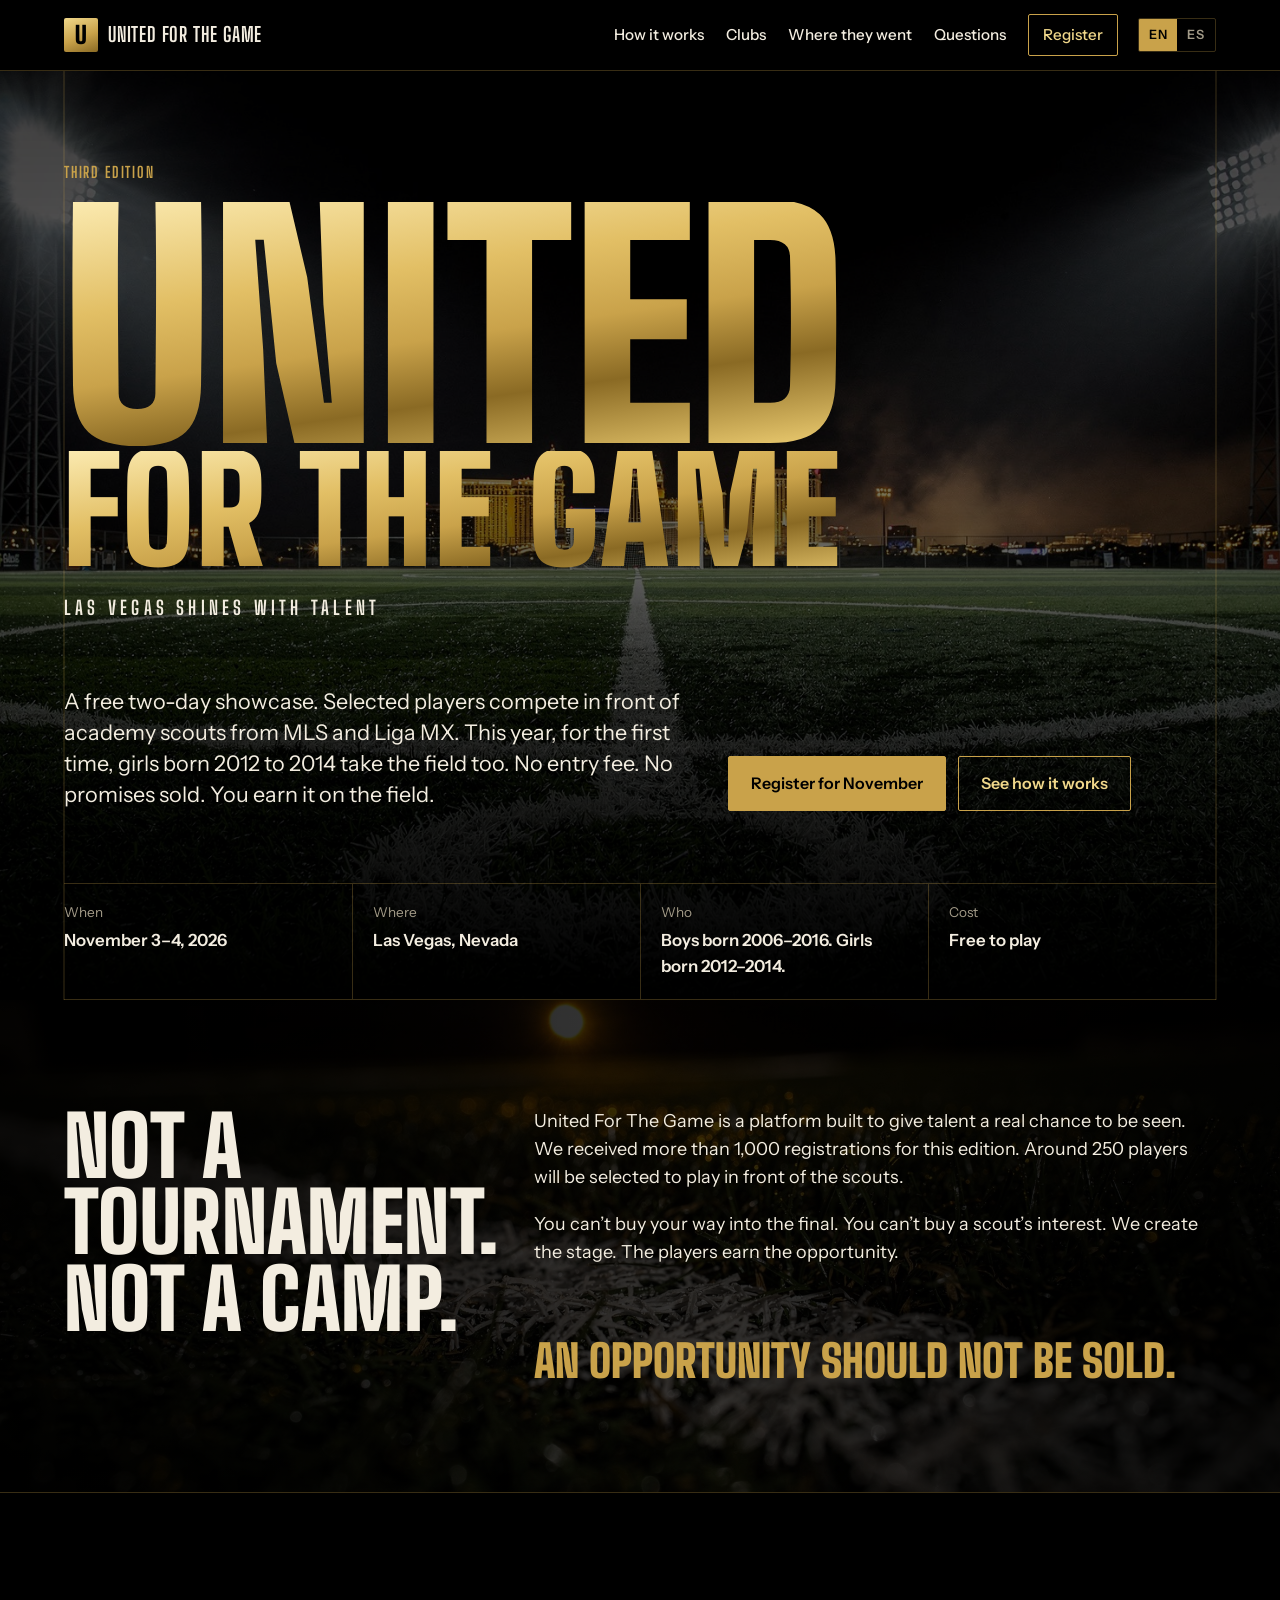
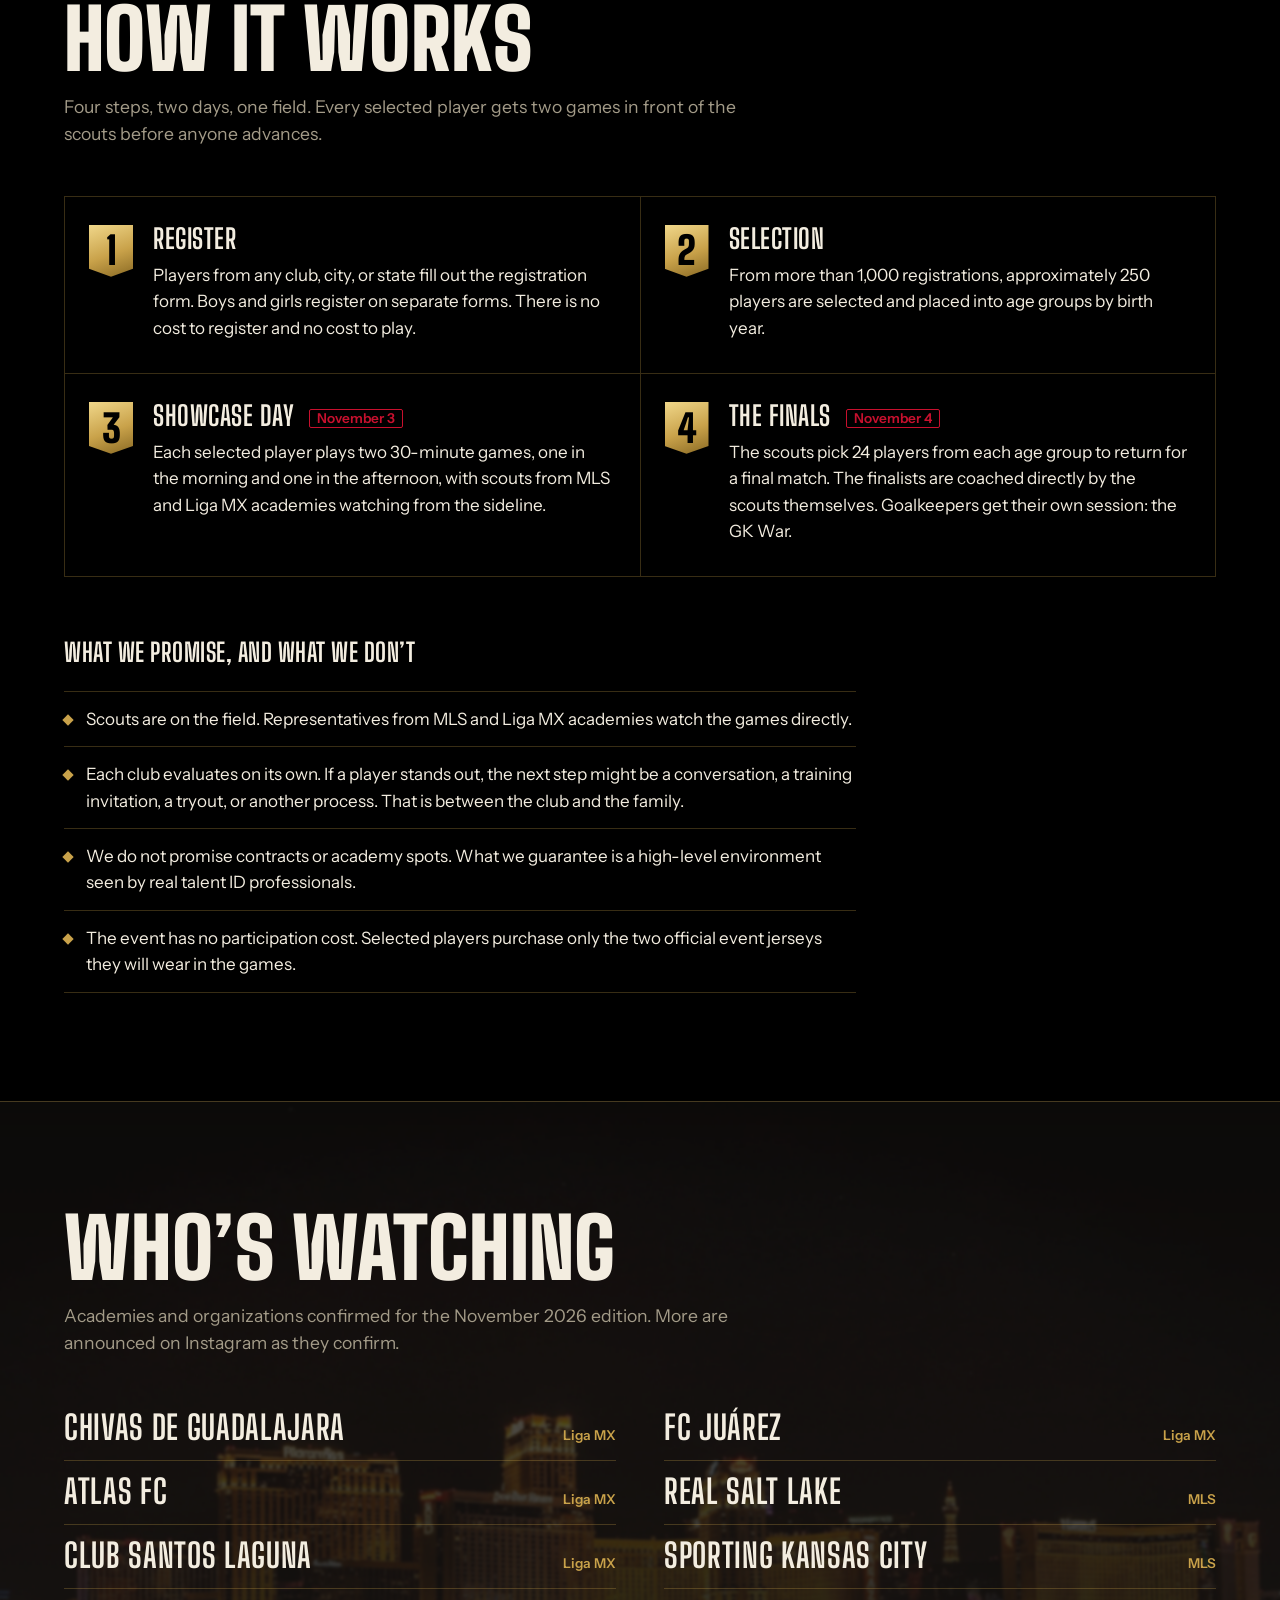
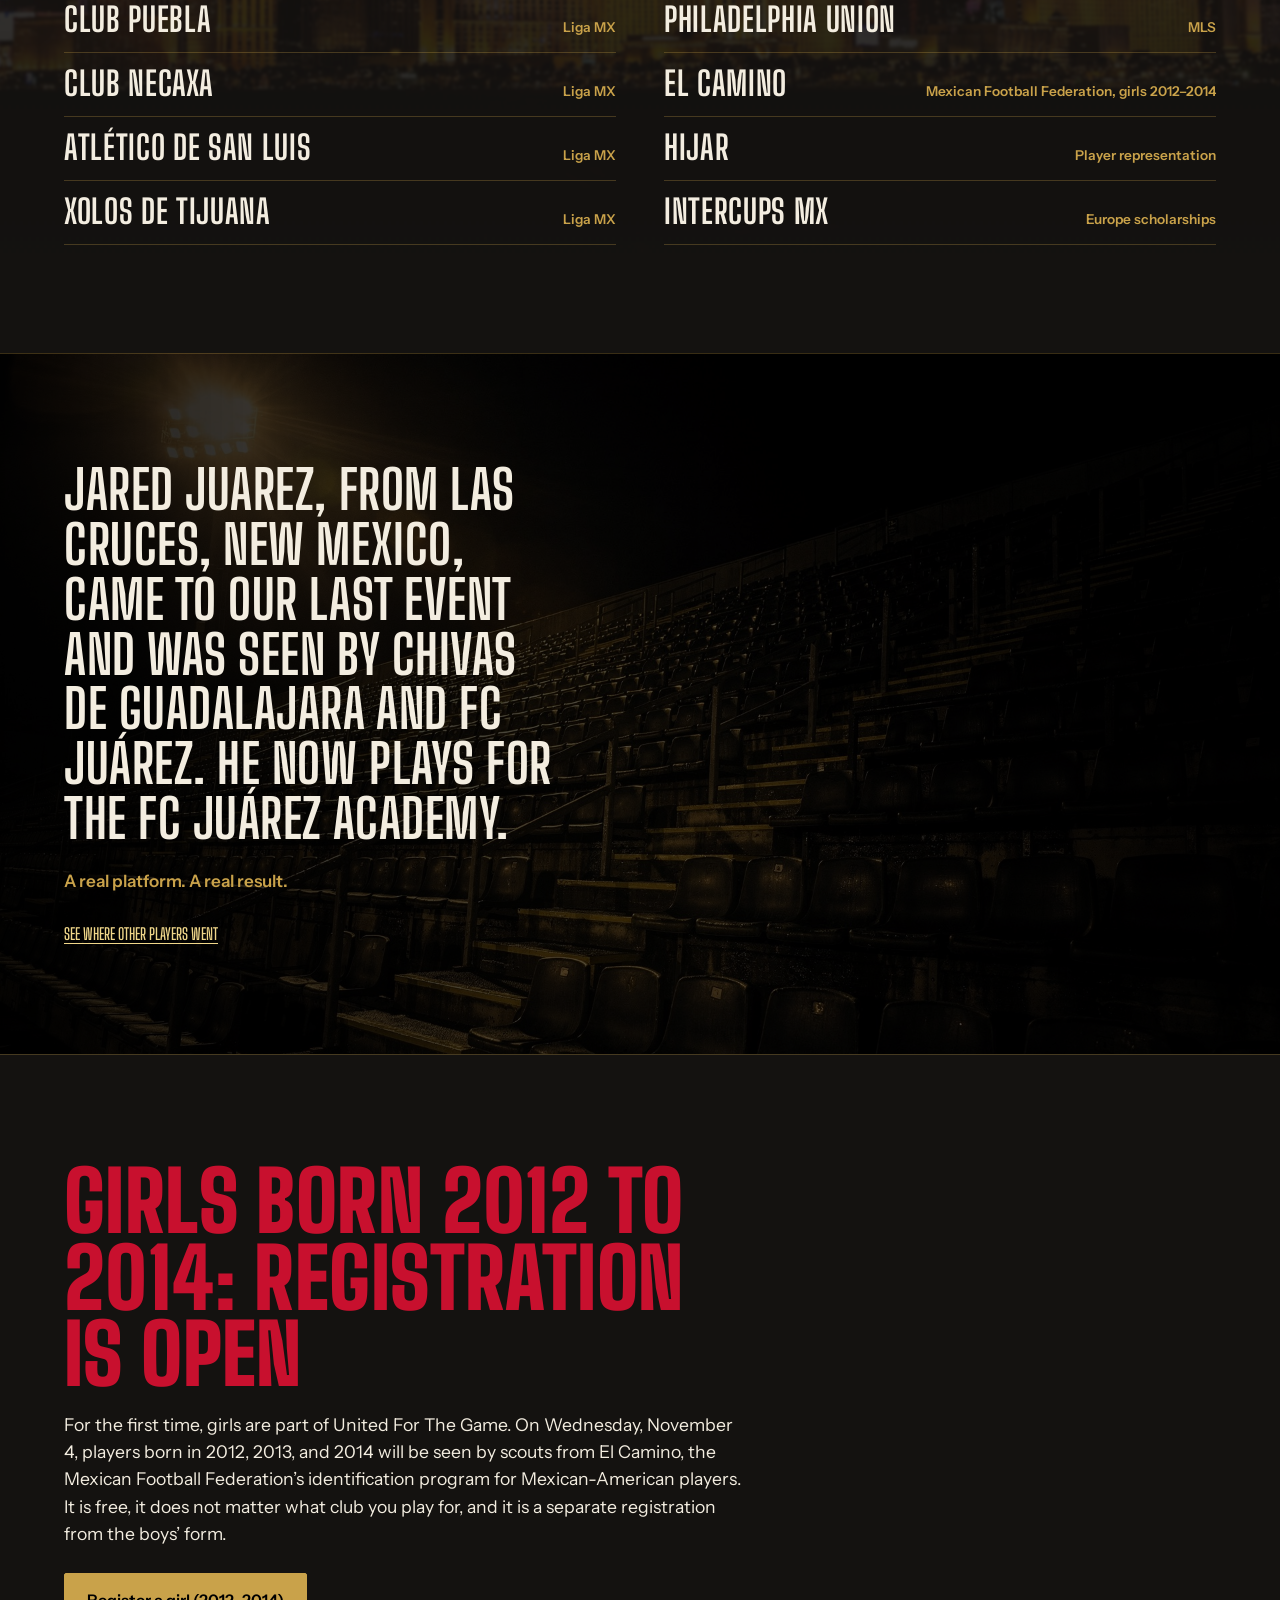
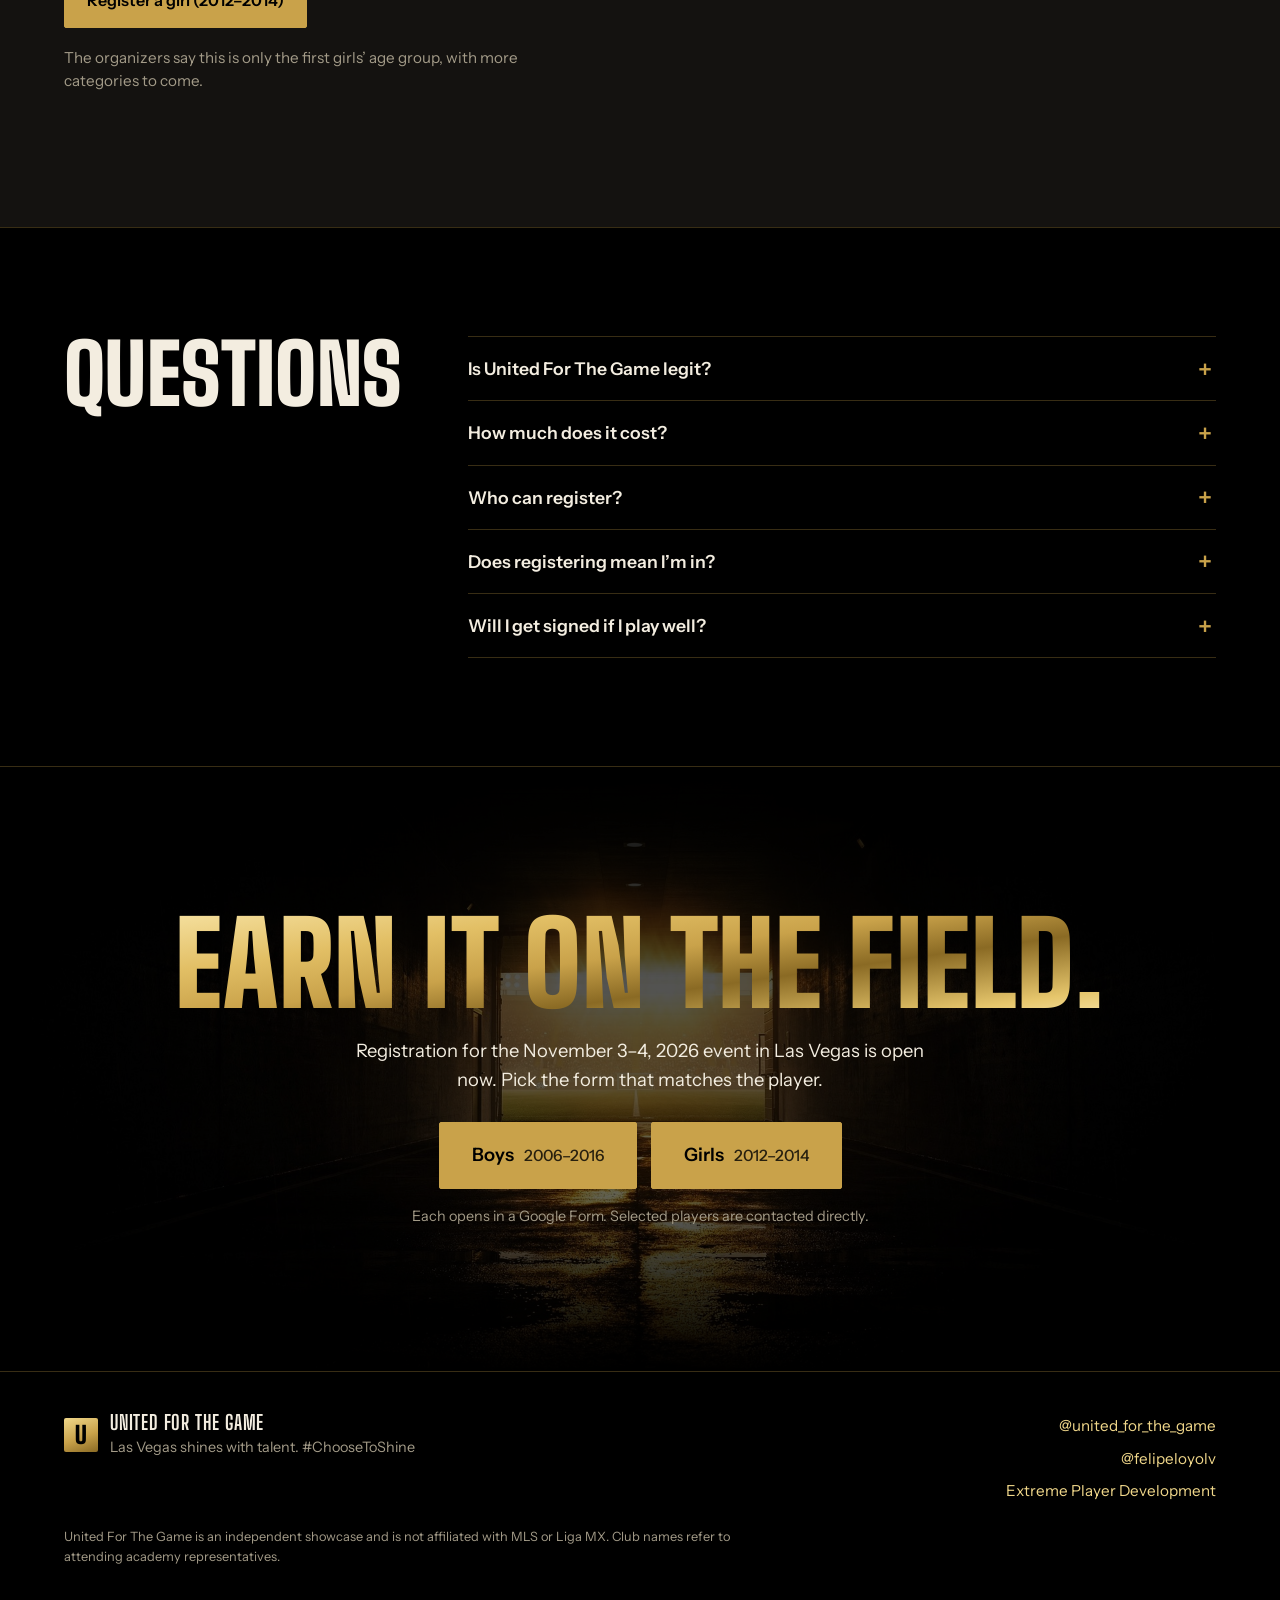
==== public/index.html @ 2190f74b "Add girls registration (2012-2014) and new attendees - Girls section now links to the El Camino / FM" ====
<!doctype html>
<html lang="en">
<head>
  <meta charset="utf-8">
  <meta name="viewport" content="width=device-width, initial-scale=1">
  <title>United For The Game</title>
  <meta name="description" content="A free two-day soccer showcase in Las Vegas where selected players compete in front of MLS and Liga MX academy scouts. November 3–4, 2026.">
  <meta property="og:title" content="United For The Game">
  <meta property="og:description" content="Las Vegas shines with talent. Free showcase in front of MLS and Liga MX academy scouts. November 3–4, 2026.">
  <link rel="preconnect" href="https://fonts.googleapis.com">
  <link rel="preconnect" href="https://fonts.gstatic.com" crossorigin>
  <link href="https://fonts.googleapis.com/css2?family=Big+Shoulders+Display:wght@700;900&family=Instrument+Sans:ital,wght@0,400;0,500;0,600;1,400&display=swap" rel="stylesheet">
  <link rel="stylesheet" href="styles.css">
  <link rel="icon" href="data:image/svg+xml,%3Csvg xmlns='http://www.w3.org/2000/svg' viewBox='0 0 32 32'%3E%3Crect width='32' height='32' fill='%23000'/%3E%3Ctext x='16' y='23' text-anchor='middle' font-family='Impact,Arial Black,sans-serif' font-weight='900' font-size='20' fill='%23c9a24a'%3EU%3C/text%3E%3C/svg%3E">
</head>
<body>

<a class="skip" href="#main" data-i18n="skip">Skip to content</a>

<header class="top">
  <a class="brand" href="#" aria-label="United For The Game, home">
    <span class="brand-mark">U</span>
    <span class="brand-name">United For The Game</span>
  </a>
  <nav class="nav" aria-label="Sections">
    <a href="#how" data-i18n="nav.how">How it works</a>
    <a href="#clubs" data-i18n="nav.clubs">Clubs</a>
    <a href="success.html" data-i18n="nav.results">Where they went</a>
    <a href="#faq" data-i18n="nav.faq">Questions</a>
    <a class="nav-cta" href="#register" data-i18n="nav.register">Register</a>
  </nav>
  <div class="lang" role="group" aria-label="Language">
    <button type="button" data-lang="en" aria-pressed="true">EN</button>
    <button type="button" data-lang="es" aria-pressed="false">ES</button>
  </div>
</header>

<main id="main">

  <!-- HERO -->
  <section class="hero">
    <p class="hero-edition" data-i18n="hero.edition">Third edition</p>
    <h1 class="wordmark" aria-label="United For The Game">
      <span class="wm-line wm-united">United</span>
      <span class="wm-line wm-for">For The Game</span>
    </h1>
    <p class="hero-tag" data-i18n="hero.tag">Las Vegas shines with talent</p>

    <div class="hero-body">
      <p class="hero-lede" data-i18n="hero.lede">A free two-day showcase. Selected players compete in front of academy scouts from MLS and Liga MX. This year, for the first time, girls born 2012 to 2014 take the field too. No entry fee. No promises sold. You earn it on the field.</p>
      <div class="hero-actions">
        <a class="btn btn-gold" href="#register" data-i18n="hero.cta">Register for November</a>
        <a class="btn btn-line" href="#how" data-i18n="hero.cta2">See how it works</a>
      </div>
    </div>

    <dl class="facts">
      <div><dt data-i18n="facts.when">When</dt><dd data-i18n="facts.whenV">November 3–4, 2026</dd></div>
      <div><dt data-i18n="facts.where">Where</dt><dd data-i18n="facts.whereV">Las Vegas, Nevada</dd></div>
      <div><dt data-i18n="facts.who">Who</dt><dd data-i18n="facts.whoV">Boys born 2006–2016. Girls born 2012–2014.</dd></div>
      <div><dt data-i18n="facts.cost">Cost</dt><dd data-i18n="facts.costV">Free to play</dd></div>
    </dl>
  </section>

  <!-- MISSION -->
  <section class="mission">
    <div class="mission-inner">
      <h2 class="display" data-i18n="mission.h">Not a tournament.<br>Not a camp.</h2>
      <div class="mission-text">
        <p data-i18n="mission.p1">United For The Game is a platform built to give talent a real chance to be seen. We received more than 1,000 registrations for this edition. Around 250 players will be selected to play in front of the scouts.</p>
        <p data-i18n="mission.p2">You can’t buy your way into the final. You can’t buy a scout’s interest. We create the stage. The players earn the opportunity.</p>
        <p class="mission-motto" data-i18n="mission.motto">An opportunity should not be sold.</p>
      </div>
    </div>
  </section>

  <!-- HOW IT WORKS -->
  <section class="how" id="how">
    <div class="how-head">
      <h2 class="display" data-i18n="how.h">How it works</h2>
      <p data-i18n="how.sub">Four steps, two days, one field. Every selected player gets two games in front of the scouts before anyone advances.</p>
    </div>

    <ol class="steps">
      <li class="step">
        <span class="step-n">1</span>
        <div class="step-body">
          <h3 data-i18n="s1.h">Register</h3>
          <p data-i18n="s1.p">Players from any club, city, or state fill out the registration form. Boys and girls register on separate forms. There is no cost to register and no cost to play.</p>
        </div>
      </li>
      <li class="step">
        <span class="step-n">2</span>
        <div class="step-body">
          <h3 data-i18n="s2.h">Selection</h3>
          <p data-i18n="s2.p">From more than 1,000 registrations, approximately 250 players are selected and placed into age groups by birth year.</p>
        </div>
      </li>
      <li class="step">
        <span class="step-n">3</span>
        <div class="step-body">
          <h3><span data-i18n="s3.h">Showcase day</span> <span class="step-date" data-i18n="s3.d">November 3</span></h3>
          <p data-i18n="s3.p">Each selected player plays two 30-minute games, one in the morning and one in the afternoon, with scouts from MLS and Liga MX academies watching from the sideline.</p>
        </div>
      </li>
      <li class="step">
        <span class="step-n">4</span>
        <div class="step-body">
          <h3><span data-i18n="s4.h">The finals</span> <span class="step-date" data-i18n="s4.d">November 4</span></h3>
          <p data-i18n="s4.p">The scouts pick 24 players from each age group to return for a final match. The finalists are coached directly by the scouts themselves. Goalkeepers get their own session: the GK War.</p>
        </div>
      </li>
    </ol>

    <div class="promises">
      <h3 data-i18n="pr.h">What we promise, and what we don’t</h3>
      <ul>
        <li data-i18n="pr.1">Scouts are on the field. Representatives from MLS and Liga MX academies watch the games directly.</li>
        <li data-i18n="pr.2">Each club evaluates on its own. If a player stands out, the next step might be a conversation, a training invitation, a tryout, or another process. That is between the club and the family.</li>
        <li data-i18n="pr.3">We do not promise contracts or academy spots. What we guarantee is a high-level environment seen by real talent ID professionals.</li>
        <li data-i18n="pr.4">The event has no participation cost. Selected players purchase only the two official event jerseys they will wear in the games.</li>
      </ul>
    </div>
  </section>

  <!-- CLUBS -->
  <section class="clubs" id="clubs">
    <div class="clubs-head">
      <h2 class="display" data-i18n="clubs.h">Who’s watching</h2>
      <p data-i18n="clubs.sub">Academies and organizations confirmed for the November 2026 edition. More are announced on Instagram as they confirm.</p>
    </div>
    <ul class="club-list">
      <li><span class="club">Chivas de Guadalajara</span><span class="league">Liga MX</span></li>
      <li><span class="club">Atlas FC</span><span class="league">Liga MX</span></li>
      <li><span class="club">Club Santos Laguna</span><span class="league">Liga MX</span></li>
      <li><span class="club">Club Puebla</span><span class="league">Liga MX</span></li>
      <li><span class="club">Club Necaxa</span><span class="league">Liga MX</span></li>
      <li><span class="club">Atlético de San Luis</span><span class="league">Liga MX</span></li>
      <li><span class="club">Xolos de Tijuana</span><span class="league">Liga MX</span></li>
      <li><span class="club">FC Juárez</span><span class="league">Liga MX</span></li>
      <li><span class="club">Real Salt Lake</span><span class="league">MLS</span></li>
      <li><span class="club">Sporting Kansas City</span><span class="league">MLS</span></li>
      <li><span class="club">Philadelphia Union</span><span class="league">MLS</span></li>
      <li><span class="club">El Camino</span><span class="league" data-i18n="org.fmf">Mexican Football Federation, girls 2012–2014</span></li>
      <li><span class="club">HIJAR</span><span class="league" data-i18n="org.hijar">Player representation</span></li>
      <li><span class="club">Intercups MX</span><span class="league" data-i18n="org.intercups">Europe scholarships</span></li>
    </ul>
  </section>

  <!-- STORY -->
  <section class="story">
    <blockquote>
      <p data-i18n="story.q">Jared Juarez, from Las Cruces, New Mexico, came to our last event and was seen by Chivas de Guadalajara and FC Juárez. He now plays for the FC Juárez academy.</p>
      <footer data-i18n="story.f">A real platform. A real result.</footer>
    </blockquote>
    <p class="story-more"><a href="success.html" data-i18n="story.more">See where other players went</a></p>
  </section>

  <!-- GIRLS -->
  <section class="new" id="girls">
    <div class="new-inner">
      <h2 class="display" data-i18n="new.h">Girls born 2012 to 2014: registration is open</h2>
      <p data-i18n="new.p">For the first time, girls are part of United For The Game. On Wednesday, November 4, players born in 2012, 2013, and 2014 will be seen by scouts from El Camino, the Mexican Football Federation’s identification program for Mexican-American players. It is free, it does not matter what club you play for, and it is a separate registration from the boys’ form.</p>
      <a class="btn btn-gold" href="https://docs.google.com/forms/d/e/1FAIpQLSfdWi_WTfTcO3S3W0piuUCB4fBnPrTFHa3G9qvYtv4aIpq_Ag/viewform" target="_blank" rel="noopener" data-i18n="new.cta">Register a girl (2012–2014)</a>
      <p class="new-note" data-i18n="new.note">The organizers say this is only the first girls’ age group, with more categories to come.</p>
    </div>
  </section>

  <!-- FAQ -->
  <section class="faq" id="faq">
    <h2 class="display" data-i18n="faq.h">Questions</h2>
    <div class="faq-list">
      <details>
        <summary data-i18n="q1.q">Is United For The Game legit?</summary>
        <p data-i18n="q1.a">Yes. This is the third edition. Ten MLS and Liga MX academies have confirmed for November 2026, and players from past editions have gone on to academy rosters. Everything we announce is posted publicly on Instagram.</p>
      </details>
      <details>
        <summary data-i18n="q2.q">How much does it cost?</summary>
        <p data-i18n="q2.a">Nothing to register, nothing to play. If you are selected, you buy the two official event jerseys you will wear in your games. That is the only cost.</p>
      </details>
      <details>
        <summary data-i18n="q3.q">Who can register?</summary>
        <p data-i18n="q3.a">Boys born between 2006 and 2016, and girls born in 2012, 2013, or 2014. Any club, city, or state. You do not need to be on a specific team to apply. Boys and girls use separate registration forms.</p>
      </details>
      <details>
        <summary data-i18n="q4.q">Does registering mean I’m in?</summary>
        <p data-i18n="q4.a">No. Registration is the application. Roughly 250 of more than 1,000 applicants are selected. Selected players are contacted directly.</p>
      </details>
      <details>
        <summary data-i18n="q5.q">Will I get signed if I play well?</summary>
        <p data-i18n="q5.a">We don’t promise that, and no one honest can. Each club makes its own evaluation and its own decision. What you get is two games, and possibly a final, in front of people whose job is to find players.</p>
      </details>
    </div>
  </section>

  <!-- REGISTER -->
  <section class="register" id="register">
    <h2 class="display" data-i18n="reg.h">Earn it on the field.</h2>
    <p data-i18n="reg.p">Registration for the November 3–4, 2026 event in Las Vegas is open now. Pick the form that matches the player.</p>
    <div class="reg-choices">
      <a class="btn btn-gold btn-big" href="https://forms.gle/nyDRHo4Hr1bUpFBu7" target="_blank" rel="noopener"><span data-i18n="reg.boys">Boys</span> <span class="btn-sub">2006–2016</span></a>
      <a class="btn btn-gold btn-big" href="https://docs.google.com/forms/d/e/1FAIpQLSfdWi_WTfTcO3S3W0piuUCB4fBnPrTFHa3G9qvYtv4aIpq_Ag/viewform" target="_blank" rel="noopener"><span data-i18n="reg.girls">Girls</span> <span class="btn-sub">2012–2014</span></a>
    </div>
    <p class="register-note" data-i18n="reg.note">Each opens in a Google Form. Selected players are contacted directly.</p>
  </section>

</main>

<footer class="foot">
  <div class="foot-brand">
    <span class="brand-mark">U</span>
    <div>
      <p class="foot-name">United For The Game</p>
      <p class="foot-tag" data-i18n="foot.tag">Las Vegas shines with talent. #ChooseToShine</p>
    </div>
  </div>
  <ul class="foot-links">
    <li><a href="https://www.instagram.com/united_for_the_game/" target="_blank" rel="noopener">@united_for_the_game</a></li>
    <li><a href="https://www.instagram.com/felipeloyolv/" target="_blank" rel="noopener">@felipeloyolv</a></li>
    <li><a href="https://www.instagram.com/extreme_player_development/" target="_blank" rel="noopener">Extreme Player Development</a></li>
  </ul>
  <p class="foot-legal" data-i18n="foot.legal">United For The Game is an independent showcase and is not affiliated with MLS or Liga MX. Club names refer to attending academy representatives.</p>
</footer>

<script src="script.js"></script>
</body>
</html>
---- public/styles.css ----
/* United For The Game — site styles
   Palette: true black, metallic gold, one red for urgency. */

:root {
  --black: #000000;
  --coal: #141210;
  --ink: #f3ede0;
  --muted: #a39b88;
  --line: rgba(201, 162, 74, 0.28);
  --gold: #c9a24a;
  --gold-light: #f0d78a;
  --gold-deep: #8a6a24;
  --red: #c8102e;

  --display: "Big Shoulders Display", Impact, "Arial Narrow", sans-serif;
  --body: "Instrument Sans", "Helvetica Neue", Arial, sans-serif;

  --gutter: clamp(16px, 5vw, 72px);
  --measure: 62ch;
}

*, *::before, *::after { box-sizing: border-box; }

html { scroll-behavior: smooth; }
@media (prefers-reduced-motion: reduce) {
  html { scroll-behavior: auto; }
  *, *::before, *::after { animation: none !important; transition: none !important; }
}

body {
  margin: 0;
  background: var(--black);
  color: var(--ink);
  font-family: var(--body);
  font-size: 1.0625rem;
  line-height: 1.55;
  -webkit-font-smoothing: antialiased;
}

h1, h2, h3 { margin: 0; }
p { margin: 0; }
a { color: inherit; }
a:focus-visible, button:focus-visible, summary:focus-visible {
  outline: 2px solid var(--gold-light);
  outline-offset: 3px;
}

.skip {
  position: absolute; left: -999px; top: 8px;
  background: var(--gold); color: var(--black);
  padding: 8px 12px; z-index: 100; text-decoration: none;
}
.skip:focus { left: 8px; }

/* Display type ---------------------------------------------------- */
.display {
  font-family: var(--display);
  font-weight: 900;
  text-transform: uppercase;
  line-height: 0.92;
  letter-spacing: 0.005em;
  font-size: clamp(2.6rem, 6.5vw, 5.2rem);
  color: var(--ink);
}

.gold-text,
.wordmark .wm-line {
  background: linear-gradient(172deg, #fbeab0 0%, #e2bf65 28%, #c9a24a 46%, #8a6a24 62%, #e6c66c 84%, #fff2c4 100%);
  -webkit-background-clip: text;
  background-clip: text;
  color: transparent;
}

/* Header ------------------------------------------------------------ */
.top {
  position: sticky; top: 0; z-index: 20;
  display: grid;
  grid-template-columns: 1fr auto auto;
  align-items: center;
  gap: 20px;
  padding: 14px var(--gutter);
  background: rgba(0, 0, 0, 0.86);
  backdrop-filter: blur(8px);
  border-bottom: 1px solid var(--line);
}
.brand { display: inline-flex; align-items: center; gap: 10px; text-decoration: none; }
.brand-mark {
  display: inline-grid; place-items: center;
  width: 34px; height: 34px;
  font-family: var(--display); font-weight: 900; font-size: 1.5rem; line-height: 1;
  color: var(--black);
  background: linear-gradient(160deg, #f0d78a, #c9a24a 55%, #8a6a24);
  border-radius: 2px;
}
.brand-name {
  font-family: var(--display); font-weight: 700; text-transform: uppercase;
  font-size: 1.25rem; letter-spacing: 0.04em; white-space: nowrap;
}
@media (max-width: 360px) { .brand-name { display: none; } }
.nav { display: flex; gap: 22px; align-items: center; }
.nav a { text-decoration: none; font-weight: 500; font-size: 0.95rem; color: var(--ink); }
.nav a:hover { color: var(--gold-light); }
.nav-cta {
  padding: 8px 14px;
  border: 1px solid var(--gold);
  color: var(--gold-light) !important;
  border-radius: 2px;
}
.nav-cta:hover { background: var(--gold); color: var(--black) !important; }

.lang { display: inline-flex; border: 1px solid var(--line); border-radius: 2px; overflow: hidden; }
.lang button {
  appearance: none; border: 0; background: transparent; color: var(--muted);
  font: inherit; font-size: 0.8rem; font-weight: 600; letter-spacing: 0.06em;
  padding: 6px 10px; cursor: pointer;
}
.lang button[aria-pressed="true"] { background: var(--gold); color: var(--black); }

@media (max-width: 720px) {
  .top { grid-template-columns: 1fr auto; }
  .nav { display: none; }
}

/* Hero -------------------------------------------------------------- */
.hero {
  position: relative;
  padding: clamp(56px, 10vh, 120px) var(--gutter) 0;
  overflow: hidden;
}
/* Pitch line: the only decoration on the page. Two faint touchline strokes
   framing the wordmark like a stadium seen from the stands. */
.hero::before {
  content: "";
  position: absolute; inset: 0;
  background:
    linear-gradient(to right, transparent calc(var(--gutter) - 1px), var(--line) var(--gutter), transparent calc(var(--gutter) + 1px)),
    linear-gradient(to left, transparent calc(var(--gutter) - 1px), var(--line) var(--gutter), transparent calc(var(--gutter) + 1px));
  pointer-events: none;
}
.hero-edition {
  font-family: var(--display); font-weight: 700; text-transform: uppercase;
  letter-spacing: 0.12em; font-size: 0.95rem; color: var(--gold);
  margin-bottom: 18px;
}
.wordmark {
  display: grid;
  font-family: var(--display);
  font-weight: 900;
  text-transform: uppercase;
  line-height: 0.82;
  letter-spacing: -0.005em;
  margin-left: -0.04em;
}
.wm-united { font-size: clamp(5.4rem, 27vw, 19rem); }
.wm-for   { font-size: clamp(2.6rem, 12.95vw, 9.1rem); letter-spacing: 0.01em; }
.hero-tag {
  margin-top: 22px;
  font-family: var(--display); font-weight: 700; text-transform: uppercase;
  letter-spacing: 0.22em; font-size: clamp(0.9rem, 1.6vw, 1.2rem);
  color: var(--ink);
}

.hero-body {
  display: grid;
  grid-template-columns: minmax(0, 56ch) auto;
  gap: 28px 48px;
  align-items: end;
  margin-top: clamp(40px, 7vh, 80px);
}
.hero-lede { font-size: clamp(1.1rem, 1.7vw, 1.35rem); line-height: 1.45; color: var(--ink); }
.hero-actions { display: flex; flex-wrap: wrap; gap: 12px; }

.btn {
  display: inline-block;
  padding: 14px 22px;
  font-weight: 600; font-size: 1rem;
  text-decoration: none;
  border-radius: 2px;
  border: 1px solid transparent;
  transition: background-color 120ms ease, color 120ms ease;
}
.btn-gold { background: var(--gold); color: var(--black); border-color: var(--gold); }
.btn-gold:hover { background: var(--gold-light); border-color: var(--gold-light); }
.btn-line { border-color: var(--gold); color: var(--gold-light); }
.btn-line:hover { background: rgba(201,162,74,0.12); }
.btn-big { padding: 18px 32px; font-size: 1.15rem; }

.facts {
  display: grid;
  grid-template-columns: repeat(4, 1fr);
  margin: clamp(48px, 8vh, 96px) 0 0;
  border-top: 1px solid var(--line);
  border-bottom: 1px solid var(--line);
}
.facts > div { padding: 18px 20px 20px 0; }
.facts > div + div { padding-left: 20px; border-left: 1px solid var(--line); }
.facts dt { font-size: 0.85rem; color: var(--muted); margin-bottom: 4px; }
.facts dd { margin: 0; font-weight: 600; font-size: 1.05rem; }

@media (max-width: 860px) {
  .hero-body { grid-template-columns: 1fr; }
  .facts { grid-template-columns: 1fr 1fr; }
  .facts > div { padding: 16px 16px 16px 0; }
  .facts > div:nth-child(odd) { border-left: 0; padding-left: 0; }
  .facts > div:nth-child(n+3) { border-top: 1px solid var(--line); }
}
@media (max-width: 460px) {
  .facts { grid-template-columns: 1fr; }
  .facts > div { padding-left: 0 !important; border-left: 0 !important; }
  .facts > div + div { border-top: 1px solid var(--line); }
}

/* Mission ----------------------------------------------------------- */
.mission { padding: clamp(72px, 12vh, 140px) var(--gutter); }
.mission-inner {
  display: grid;
  grid-template-columns: minmax(0, 1fr) minmax(0, var(--measure));
  gap: 40px 64px;
  align-items: start;
}
.mission-text p + p { margin-top: 1.1em; }
.mission-text { font-size: 1.125rem; }
.mission-motto {
  margin-top: 1.6em !important;
  font-family: var(--display); font-weight: 900; text-transform: uppercase;
  font-size: clamp(1.8rem, 3.6vw, 2.8rem); line-height: 1;
  color: var(--gold);
}
@media (max-width: 860px) { .mission-inner { grid-template-columns: 1fr; } }

/* How it works ------------------------------------------------------ */
.how {
  padding: clamp(72px, 12vh, 140px) var(--gutter);
  border-top: 1px solid var(--line);
}
.how-head { max-width: var(--measure); margin-bottom: 48px; }
.how-head p { margin-top: 16px; color: var(--muted); font-size: 1.1rem; }

.steps {
  list-style: none; margin: 0; padding: 0;
  display: grid;
  grid-template-columns: repeat(2, minmax(0, 1fr));
  gap: 0;
  border-top: 1px solid var(--line);
  border-left: 1px solid var(--line);
}
.step {
  display: grid;
  grid-template-columns: auto 1fr;
  gap: 20px;
  padding: 28px 28px 32px 24px;
  border-right: 1px solid var(--line);
  border-bottom: 1px solid var(--line);
}
.step-n {
  display: grid; place-items: center;
  width: 44px; height: 52px;
  font-family: var(--display); font-weight: 900; font-size: 2.4rem; line-height: 1;
  color: var(--black);
  background: linear-gradient(160deg, #f0d78a, #c9a24a 55%, #8a6a24);
  clip-path: polygon(0 0, 100% 0, 100% 85%, 50% 100%, 0 85%);
}
.step h3 {
  font-family: var(--display); font-weight: 700; text-transform: uppercase;
  font-size: 1.7rem; line-height: 1; letter-spacing: 0.02em;
  margin-bottom: 10px;
}
.step-date {
  display: inline-block;
  margin-left: 8px;
  font-family: var(--body); font-weight: 600; text-transform: none; letter-spacing: 0;
  font-size: 0.85rem; color: var(--red);
  border: 1px solid var(--red); padding: 2px 7px; vertical-align: 3px; border-radius: 2px;
}
.step p { color: var(--ink); }
@media (max-width: 760px) { .steps { grid-template-columns: 1fr; } }

.promises {
  margin-top: 56px;
  max-width: 72ch;
}
.promises h3 {
  font-family: var(--display); font-weight: 700; text-transform: uppercase;
  font-size: 1.6rem; letter-spacing: 0.02em; margin-bottom: 18px;
}
.promises ul { margin: 0; padding: 0; list-style: none; }
.promises li {
  padding: 14px 0 14px 22px;
  border-top: 1px solid var(--line);
  position: relative;
}
.promises li:last-child { border-bottom: 1px solid var(--line); }
.promises li::before {
  content: ""; position: absolute; left: 0; top: 24px;
  width: 8px; height: 8px; background: var(--gold); transform: rotate(45deg);
}

/* Clubs ------------------------------------------------------------- */
.clubs {
  padding: clamp(72px, 12vh, 140px) var(--gutter);
  border-top: 1px solid var(--line);
  background: var(--coal);
}
.clubs-head { max-width: var(--measure); margin-bottom: 40px; }
.clubs-head p { margin-top: 16px; color: var(--muted); font-size: 1.1rem; }
.club-list {
  list-style: none; margin: 0; padding: 0;
  columns: 2; column-gap: 48px;
}
.club-list li {
  break-inside: avoid;
  display: flex; justify-content: space-between; align-items: baseline; gap: 16px;
  padding: 14px 0;
  border-bottom: 1px solid var(--line);
}
.club {
  font-family: var(--display); font-weight: 700; text-transform: uppercase;
  font-size: clamp(1.5rem, 2.6vw, 2.2rem); line-height: 1; letter-spacing: 0.02em;
}
.league { font-size: 0.85rem; color: var(--gold); font-weight: 600; white-space: nowrap; }
@media (max-width: 640px) { .club-list { columns: 1; } }

/* Story ------------------------------------------------------------- */
.story {
  padding: clamp(72px, 12vh, 140px) var(--gutter);
  border-top: 1px solid var(--line);
}
.story blockquote { margin: 0; max-width: 46ch; }
.story p {
  font-family: var(--display); font-weight: 700; text-transform: uppercase;
  font-size: clamp(1.9rem, 4.2vw, 3.4rem); line-height: 1.02; letter-spacing: 0.01em;
}
.story footer {
  margin-top: 22px; font-weight: 600; color: var(--gold);
}

/* New this year ----------------------------------------------------- */
.new {
  padding: clamp(72px, 12vh, 140px) var(--gutter);
  border-top: 1px solid var(--line);
  background: var(--coal);
}
.new-inner { max-width: var(--measure); }
.new p { margin: 18px 0 26px; font-size: 1.1rem; }
.new .display { color: var(--red); }

/* FAQ --------------------------------------------------------------- */
.faq {
  padding: clamp(72px, 12vh, 140px) var(--gutter);
  border-top: 1px solid var(--line);
  display: grid;
  grid-template-columns: minmax(0, 1fr) minmax(0, 68ch);
  gap: 32px 64px;
  align-items: start;
}
.faq-list details { border-top: 1px solid var(--line); }
.faq-list details:last-child { border-bottom: 1px solid var(--line); }
.faq-list summary {
  cursor: pointer; list-style: none;
  padding: 18px 40px 18px 0;
  font-weight: 600; font-size: 1.1rem;
  position: relative;
}
.faq-list summary::-webkit-details-marker { display: none; }
.faq-list summary::after {
  content: "+"; position: absolute; right: 4px; top: 50%;
  transform: translateY(-50%);
  font-family: var(--display); font-weight: 700; font-size: 1.8rem; color: var(--gold);
}
.faq-list details[open] summary::after { content: "–"; }
.faq-list details p { padding: 0 0 20px; color: var(--ink); max-width: 62ch; }
@media (max-width: 860px) { .faq { grid-template-columns: 1fr; } }

/* Register ---------------------------------------------------------- */
.register {
  padding: clamp(88px, 16vh, 180px) var(--gutter);
  border-top: 1px solid var(--line);
  text-align: center;
}
.register .display {
  font-size: clamp(3rem, 9vw, 7.5rem);
  background: linear-gradient(172deg, #fbeab0 0%, #e2bf65 28%, #c9a24a 46%, #8a6a24 62%, #e6c66c 84%, #fff2c4 100%);
  -webkit-background-clip: text; background-clip: text; color: transparent;
}
.register p { margin: 20px auto 28px; max-width: 48ch; font-size: 1.15rem; }
.register-note { font-size: 0.9rem !important; color: var(--muted); margin: 16px auto 0 !important; }

/* Footer ------------------------------------------------------------ */
.foot {
  padding: 40px var(--gutter) 48px;
  border-top: 1px solid var(--line);
  display: grid;
  grid-template-columns: 1fr auto;
  gap: 24px 48px;
  align-items: start;
}
.foot-brand { display: flex; gap: 12px; align-items: center; }
.foot-name {
  font-family: var(--display); font-weight: 700; text-transform: uppercase;
  font-size: 1.25rem; letter-spacing: 0.04em; line-height: 1;
}
.foot-tag { color: var(--muted); font-size: 0.9rem; margin-top: 4px; }
.foot-links { list-style: none; margin: 0; padding: 0; display: grid; gap: 6px; text-align: right; }
.foot-links a { color: var(--gold-light); text-decoration: none; font-size: 0.95rem; }
.foot-links a:hover { text-decoration: underline; }
.foot-legal { grid-column: 1 / -1; font-size: 0.8rem; color: var(--muted); max-width: 80ch; }
@media (max-width: 640px) {
  .foot { grid-template-columns: 1fr; }
  .foot-links { text-align: left; }
}

/* Where they went (success.html) ----------------------------------- */
.nav a[aria-current="page"] { color: var(--gold-light); }

.results-hero {
  padding: clamp(56px, 10vh, 120px) var(--gutter) 0;
}
.results-hero .display {
  font-size: clamp(3.2rem, 11vw, 9.5rem);
  line-height: 0.85;
  margin-left: -0.03em;
}
.results-lede {
  max-width: 60ch;
  margin-top: 28px;
  font-size: clamp(1.05rem, 1.5vw, 1.25rem);
  line-height: 1.5;
}
.results-facts { grid-template-columns: repeat(3, 1fr); margin-top: clamp(40px, 6vh, 72px); }
@media (max-width: 860px) {
  .results-facts { grid-template-columns: 1fr; }
  .results-facts > div { padding-left: 0 !important; border-left: 0 !important; }
  .results-facts > div + div { border-top: 1px solid var(--line); }
}

.results-group {
  padding: clamp(56px, 9vh, 110px) var(--gutter);
}
.results-group + .results-group { border-top: 1px solid var(--line); }
.results-group > h2 {
  font-family: var(--display); font-weight: 900; text-transform: uppercase;
  font-size: clamp(2rem, 4.2vw, 3.4rem); line-height: 0.95;
}
.results-group > p {
  margin: 14px 0 36px;
  max-width: var(--measure);
  color: var(--muted);
  font-size: 1.05rem;
}

.ledger {
  list-style: none; margin: 0; padding: 0;
  border-top: 1px solid var(--line);
}
.ledger li {
  display: grid;
  grid-template-columns: minmax(0, 1fr) minmax(0, 1.5fr);
  gap: 12px 56px;
  padding: 30px 0 34px;
  border-bottom: 1px solid var(--line);
}
.ledger .who {
  font-family: var(--display); font-weight: 900; text-transform: uppercase;
  font-size: clamp(2rem, 4vw, 3.2rem); line-height: 0.95; letter-spacing: 0.005em;
}
.ledger .where {
  margin-top: 10px;
  color: var(--gold);
  font-weight: 600;
  font-size: 1.05rem;
}
.ledger .what p { max-width: 62ch; }
.ledger .src {
  margin-top: 14px;
  font-size: 0.9rem;
  color: var(--muted);
}
.ledger .src a { color: var(--gold-light); text-decoration: underline; text-underline-offset: 3px; }
.ledger .src a:hover { color: var(--ink); }
@media (max-width: 760px) {
  .ledger li { grid-template-columns: 1fr; gap: 14px; }
}
.story-more { margin-top: 28px; font-family: var(--body); font-weight: 400; text-transform: none; font-size: 1rem !important; line-height: 1.5 !important; letter-spacing: 0 !important; }
.story-more a { color: var(--gold-light); font-weight: 600; text-decoration: underline; text-underline-offset: 3px; }

/* Section backgrounds ------------------------------------------------
   Each image sits under a black gradient so the type keeps its contrast.
   The gradient always resolves to solid black at the section edges so
   sections still meet cleanly. */
.hero {
  background:
    linear-gradient(to bottom, rgba(0,0,0,0.75) 0%, rgba(0,0,0,0.55) 45%, rgba(0,0,0,0.85) 80%, #000 100%),
    url("img/hero.jpg") center 70% / cover no-repeat;
}
.mission {
  background:
    linear-gradient(to right, rgba(0,0,0,0.92) 0%, rgba(0,0,0,0.78) 55%, rgba(0,0,0,0.92) 100%),
    url("img/turf.jpg") center / cover no-repeat;
}
.clubs {
  position: relative;
  isolation: isolate;
  overflow: hidden;
}
.clubs::before {
  content: "";
  position: absolute; inset: -8px;
  z-index: -1;
  background:
    linear-gradient(to bottom, rgba(20,18,16,0.55) 0%, rgba(20,18,16,0.88) 60%, var(--coal) 100%),
    url("img/skyline.jpg") center 35% / cover no-repeat;
  filter: blur(1.5px);
}
.story {
  background:
    linear-gradient(to right, rgba(0,0,0,0.88) 0%, rgba(0,0,0,0.6) 60%, rgba(0,0,0,0.85) 100%),
    url("img/stands.jpg") center / cover no-repeat;
}
.register {
  background:
    linear-gradient(to bottom, #000 0%, rgba(0,0,0,0.68) 35%, rgba(0,0,0,0.6) 70%, #000 100%),
    url("img/tunnel.jpg") center / cover no-repeat;
}
.results-hero {
  padding-bottom: clamp(40px, 6vh, 72px);
  background:
    linear-gradient(to bottom, rgba(0,0,0,0.7) 0%, rgba(0,0,0,0.6) 50%, #000 100%),
    url("img/stands.jpg") center 30% / cover no-repeat;
}

/* Register: two forms side by side ---------------------------------- */
.reg-choices {
  display: flex; flex-wrap: wrap; justify-content: center; gap: 14px;
}
.reg-choices .btn { display: inline-flex; align-items: baseline; gap: 10px; }
.btn-sub { font-size: 0.85em; font-weight: 500; opacity: 0.8; }
.new-note { margin-top: 18px !important; font-size: 0.95rem !important; color: var(--muted); max-width: 52ch; }
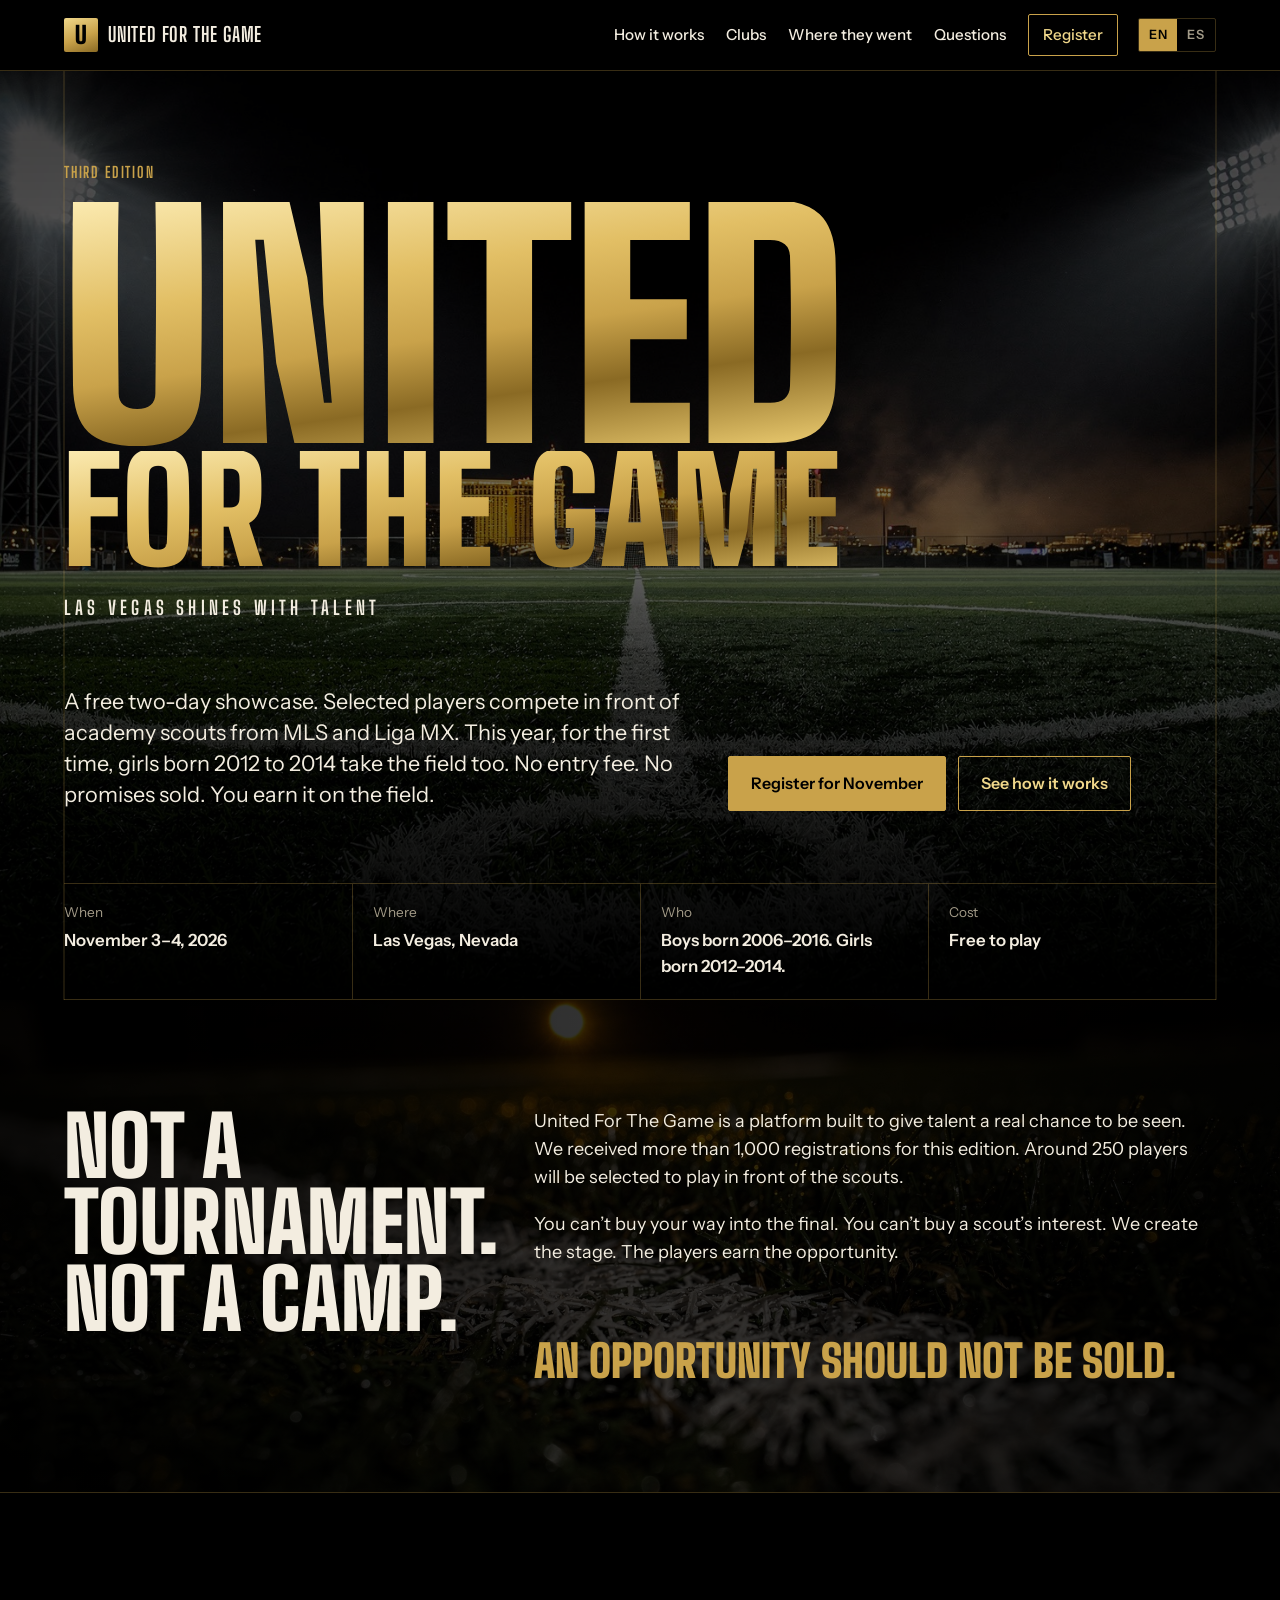
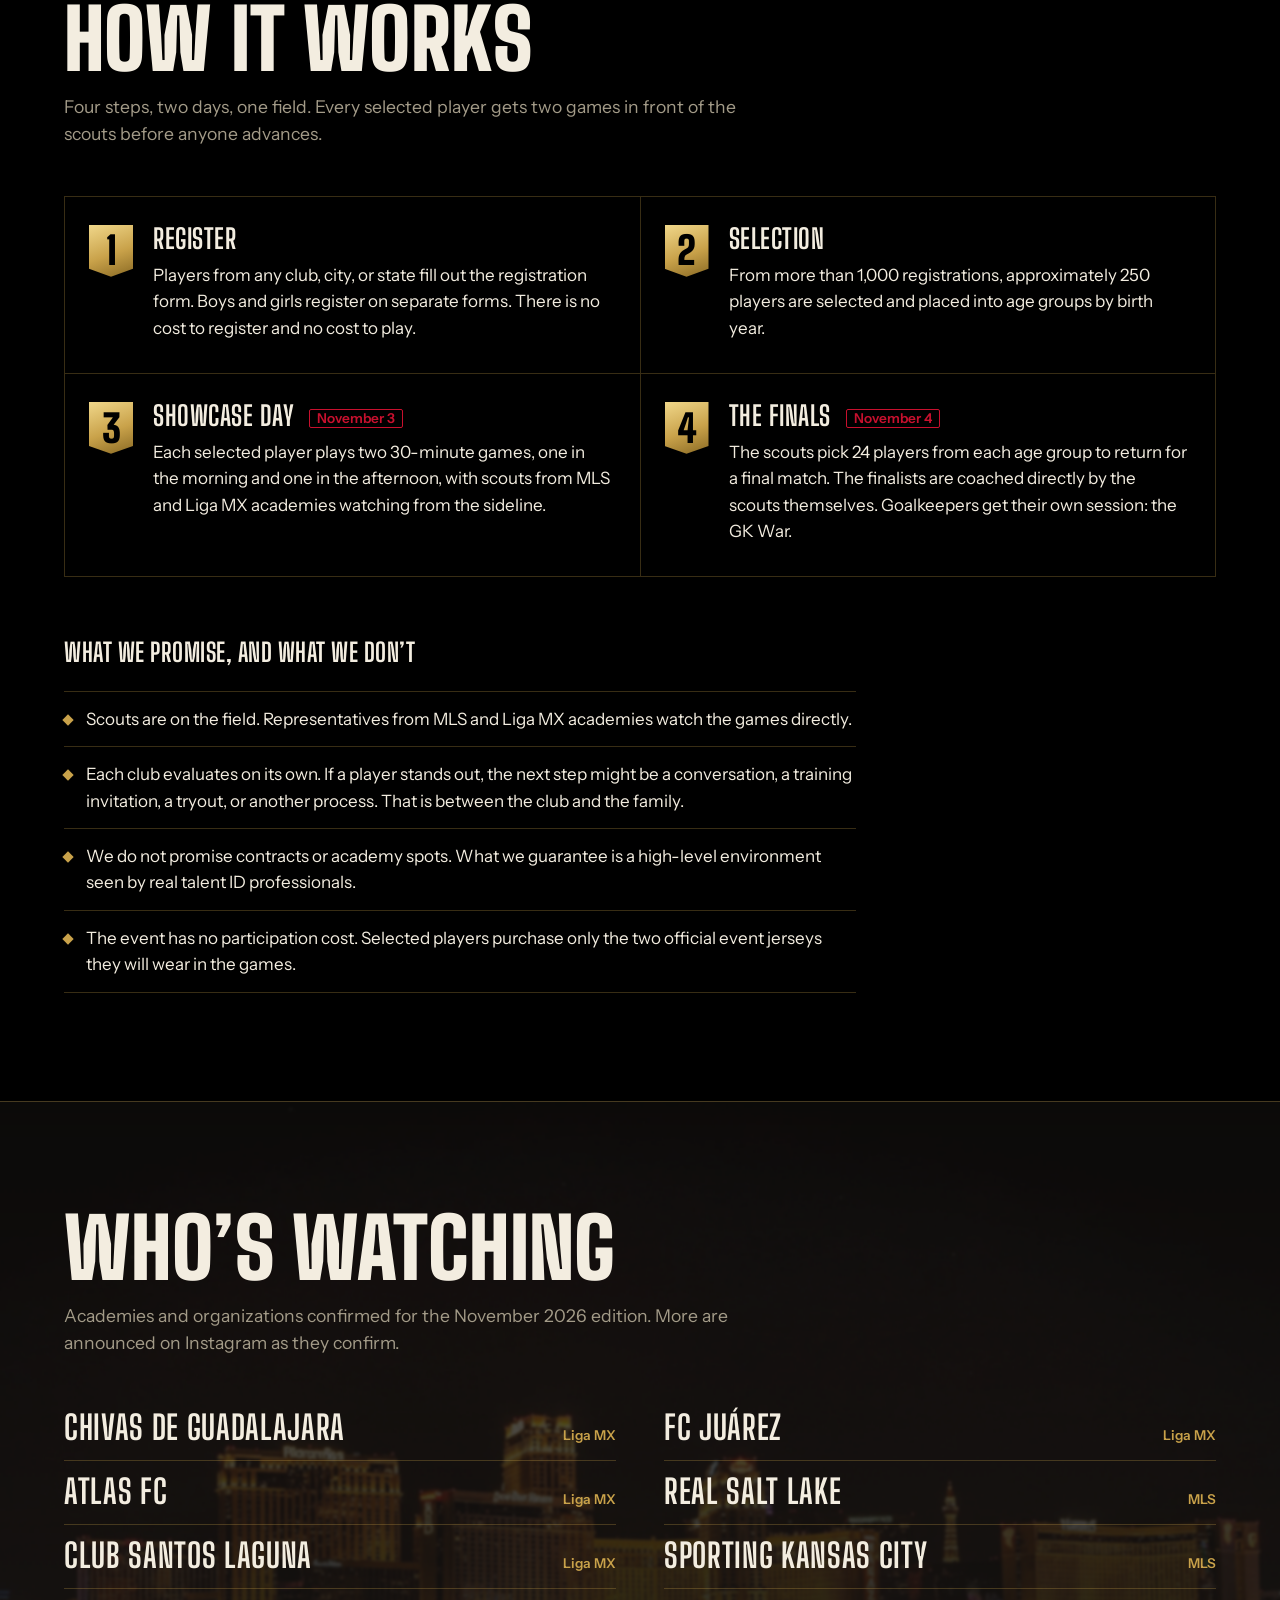
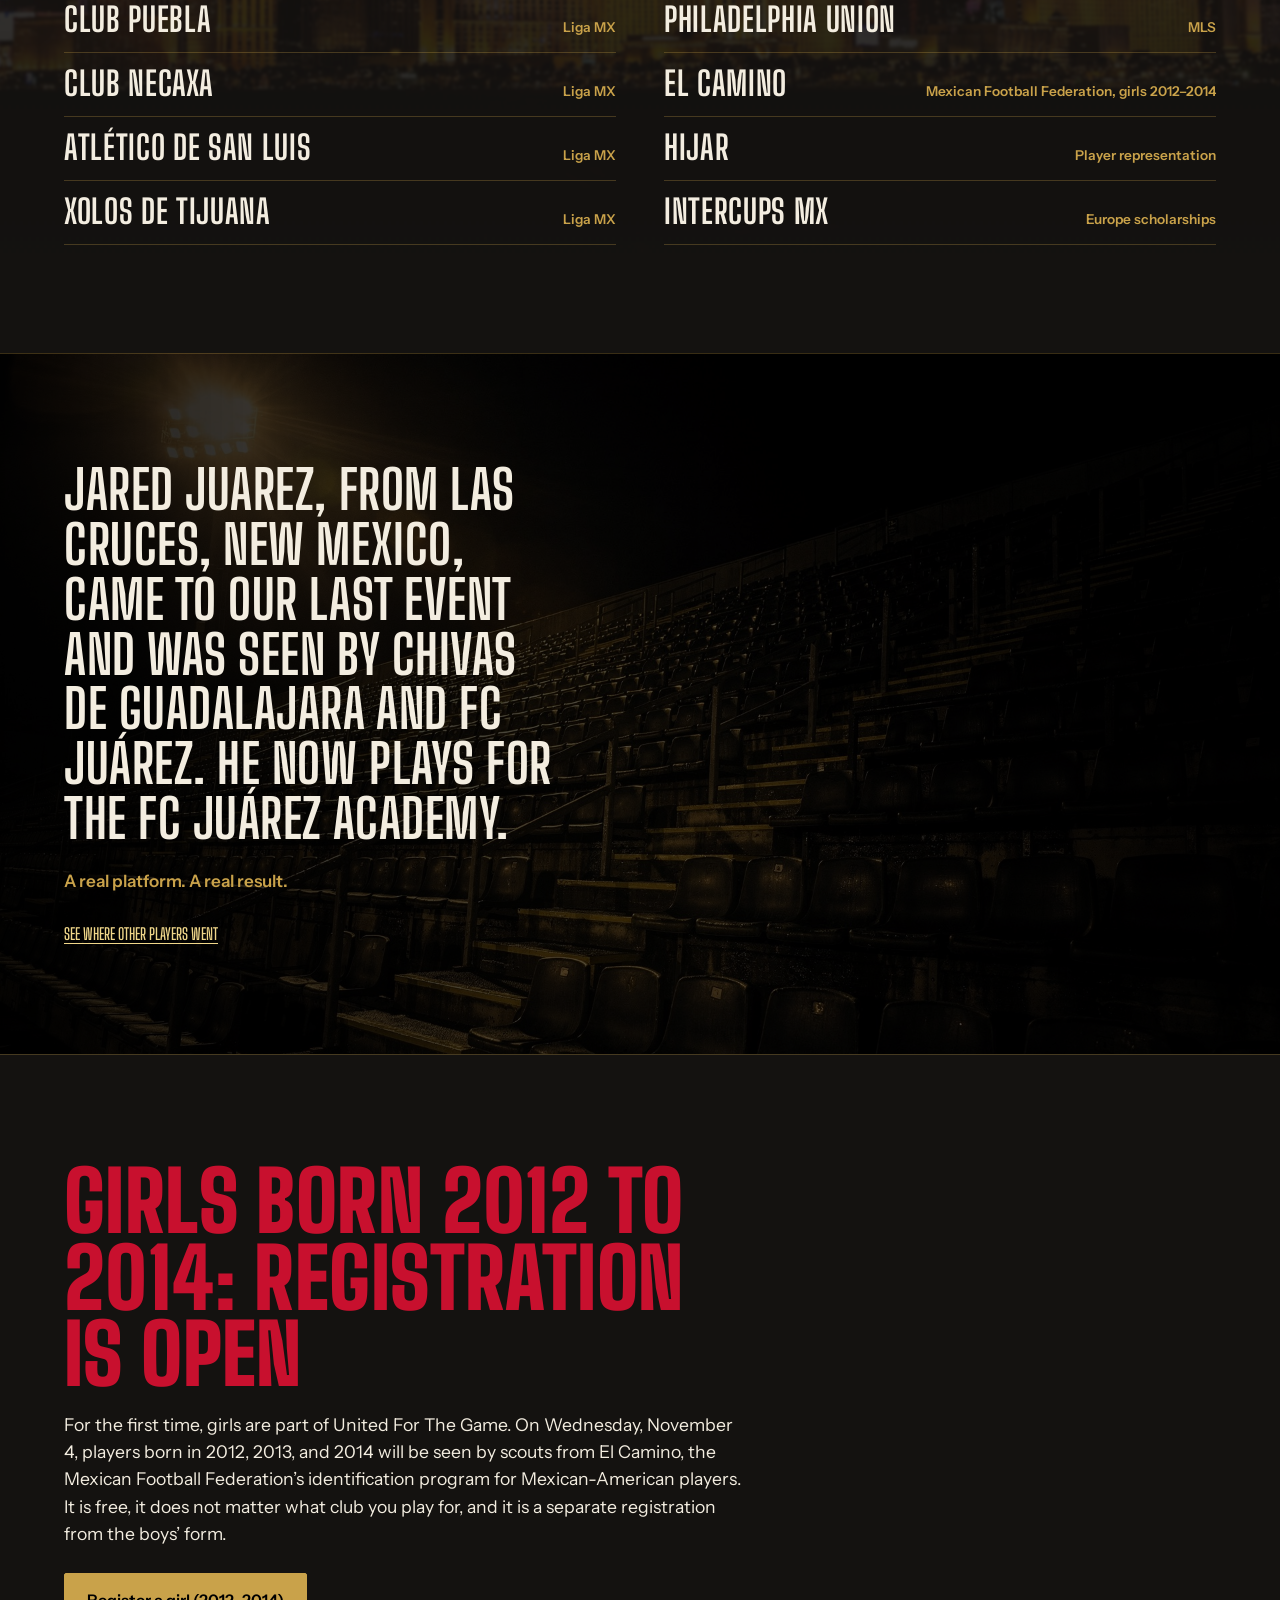
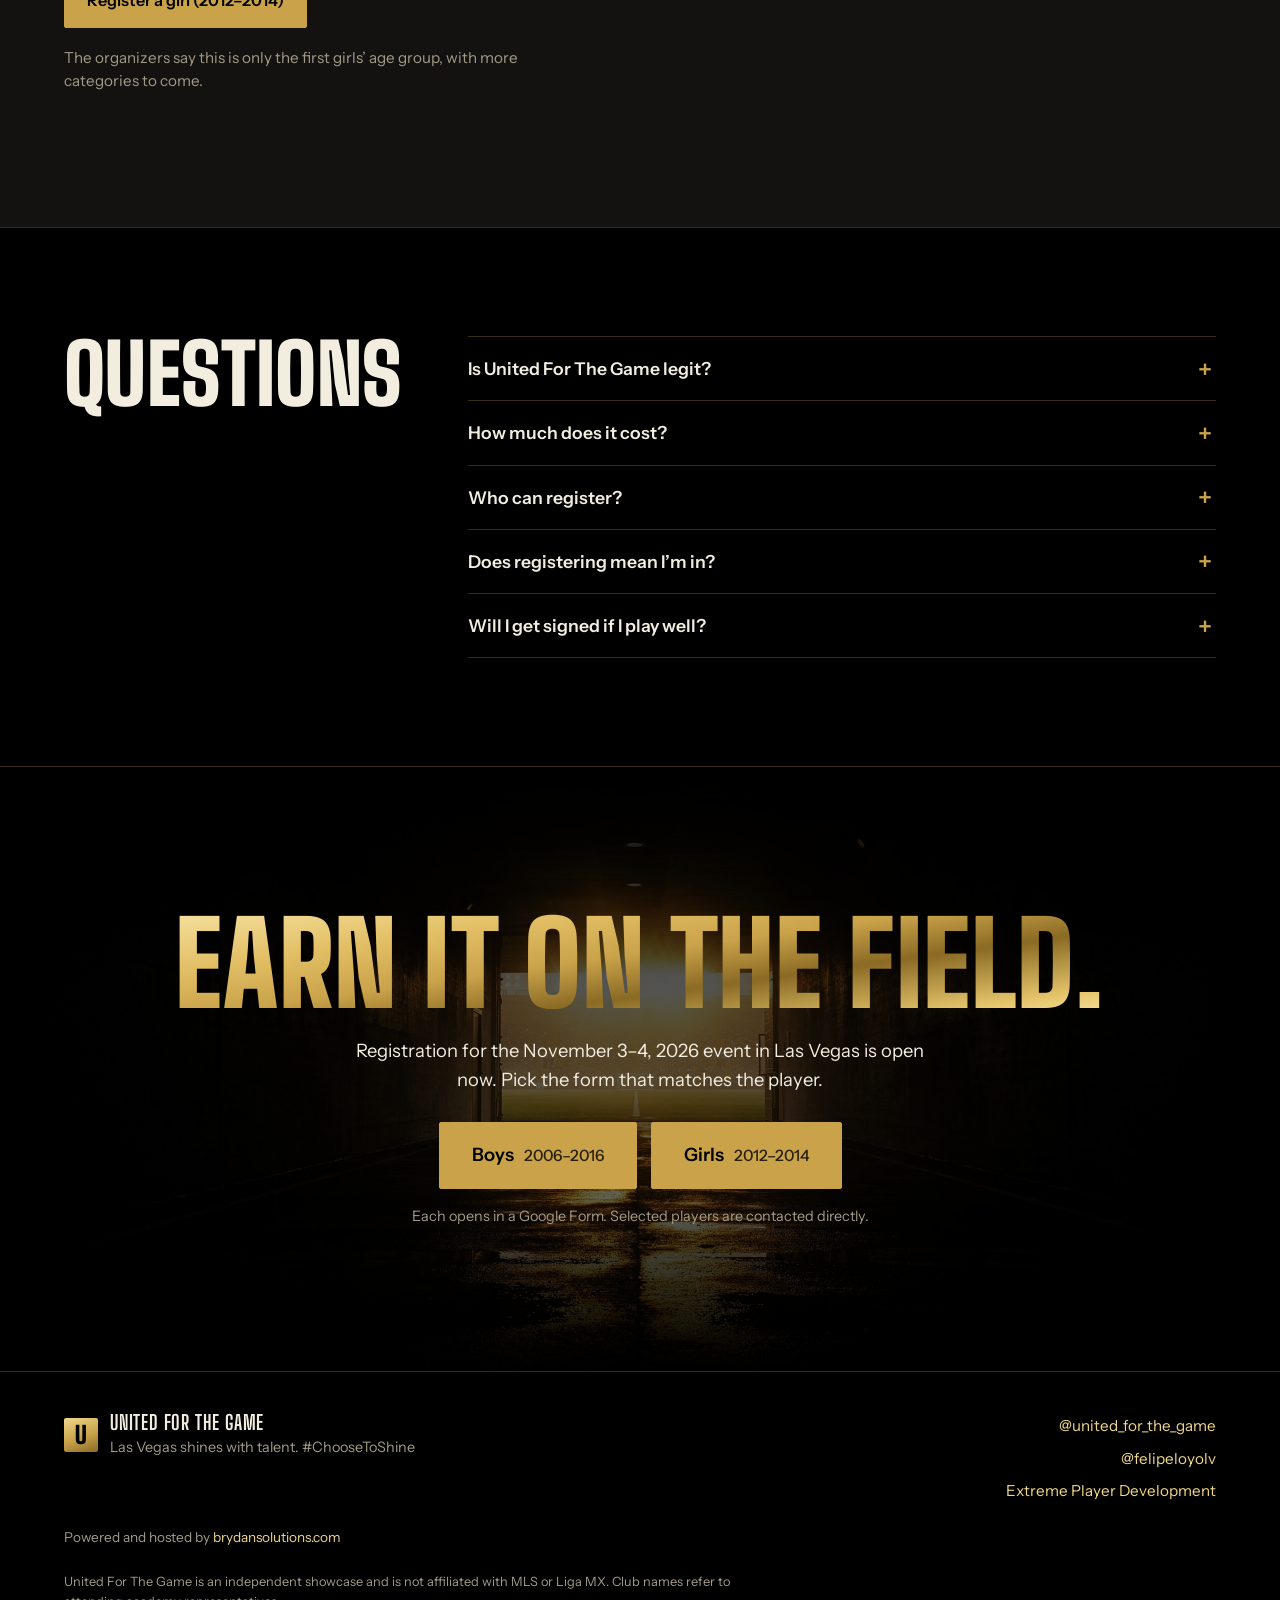
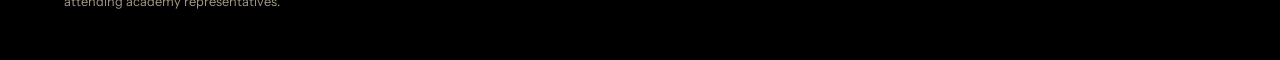
==== commit ac90e175: "Add Brydan Solutions hosting credit to footer" ====
--- a/public/index.html
+++ b/public/index.html
@@ -5,6 +5,8 @@
   <meta name="viewport" content="width=device-width, initial-scale=1">
   <title>United For The Game</title>
   <meta name="description" content="A free two-day soccer showcase in Las Vegas where selected players compete in front of MLS and Liga MX academy scouts. November 3–4, 2026.">
+  <link rel="canonical" href="https://www.united-for-the-game.com/">
+  <meta property="og:url" content="https://www.united-for-the-game.com/">
   <meta property="og:title" content="United For The Game">
   <meta property="og:description" content="Las Vegas shines with talent. Free showcase in front of MLS and Liga MX academy scouts. November 3–4, 2026.">
   <link rel="preconnect" href="https://fonts.googleapis.com">
@@ -219,6 +221,7 @@
     <li><a href="https://www.instagram.com/felipeloyolv/" target="_blank" rel="noopener">@felipeloyolv</a></li>
     <li><a href="https://www.instagram.com/extreme_player_development/" target="_blank" rel="noopener">Extreme Player Development</a></li>
   </ul>
+  <p class="foot-credit"><span data-i18n="foot.credit">Powered and hosted by</span> <a href="https://brydansolutions.com" target="_blank" rel="noopener">brydansolutions.com</a></p>
   <p class="foot-legal" data-i18n="foot.legal">United For The Game is an independent showcase and is not affiliated with MLS or Liga MX. Club names refer to attending academy representatives.</p>
 </footer>
 
--- a/public/styles.css
+++ b/public/styles.css
@@ -535,3 +535,7 @@
 .reg-choices .btn { display: inline-flex; align-items: baseline; gap: 10px; }
 .btn-sub { font-size: 0.85em; font-weight: 500; opacity: 0.8; }
 .new-note { margin-top: 18px !important; font-size: 0.95rem !important; color: var(--muted); max-width: 52ch; }
+
+.foot-credit { grid-column: 1 / -1; font-size: 0.85rem; color: var(--muted); }
+.foot-credit a { color: var(--gold-light); text-decoration: none; }
+.foot-credit a:hover { text-decoration: underline; }
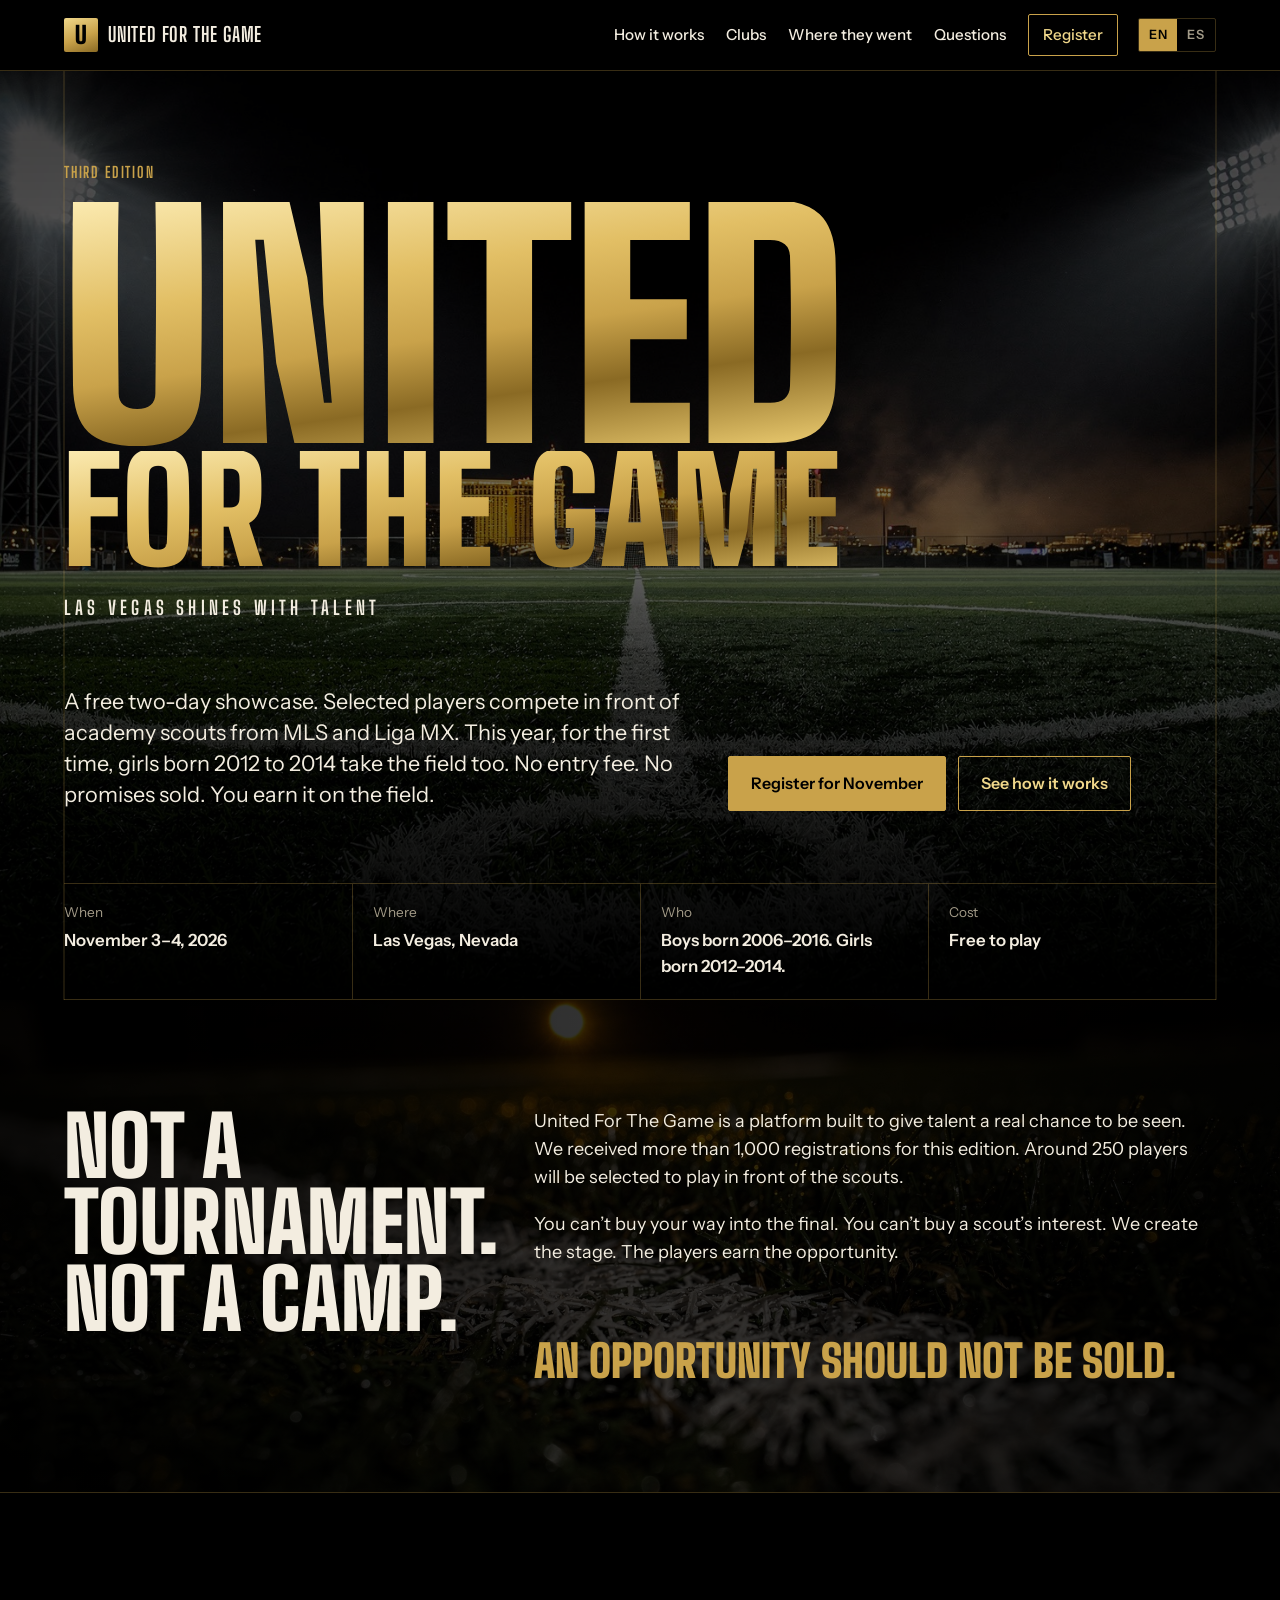
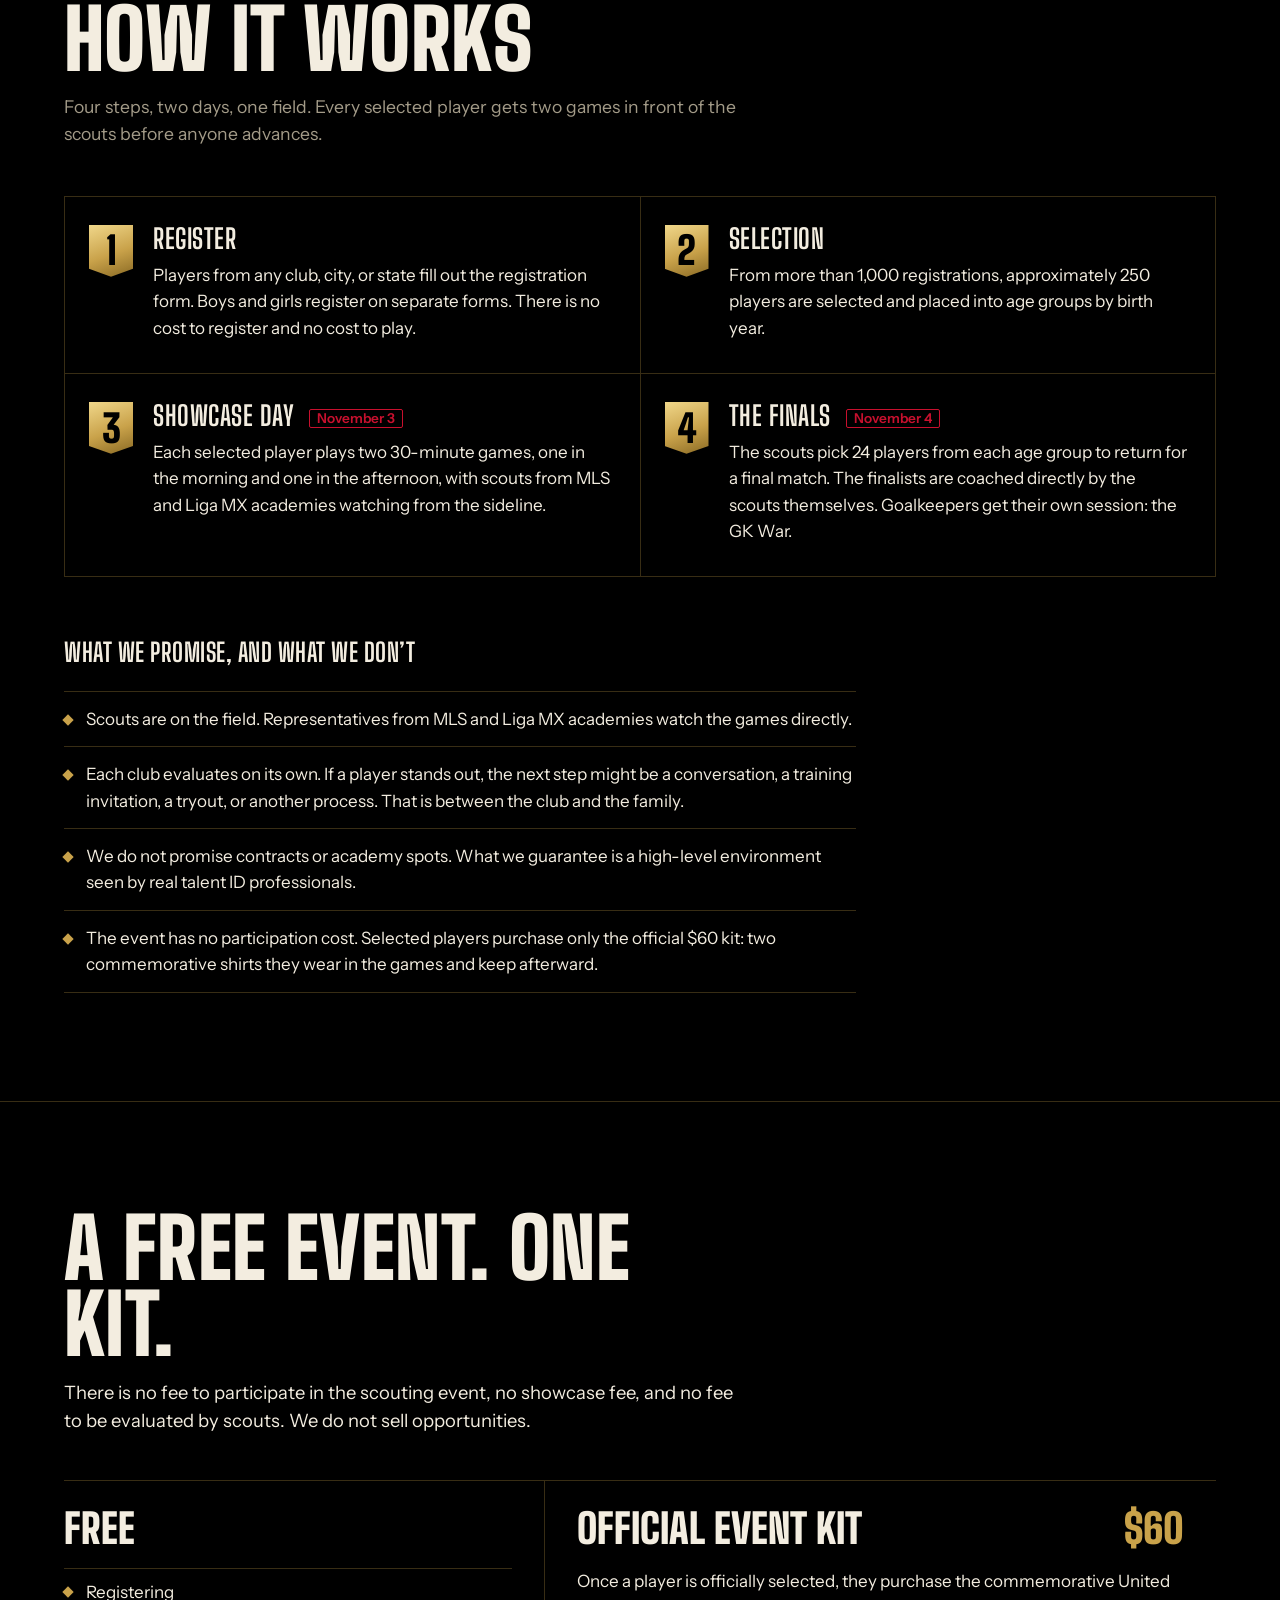
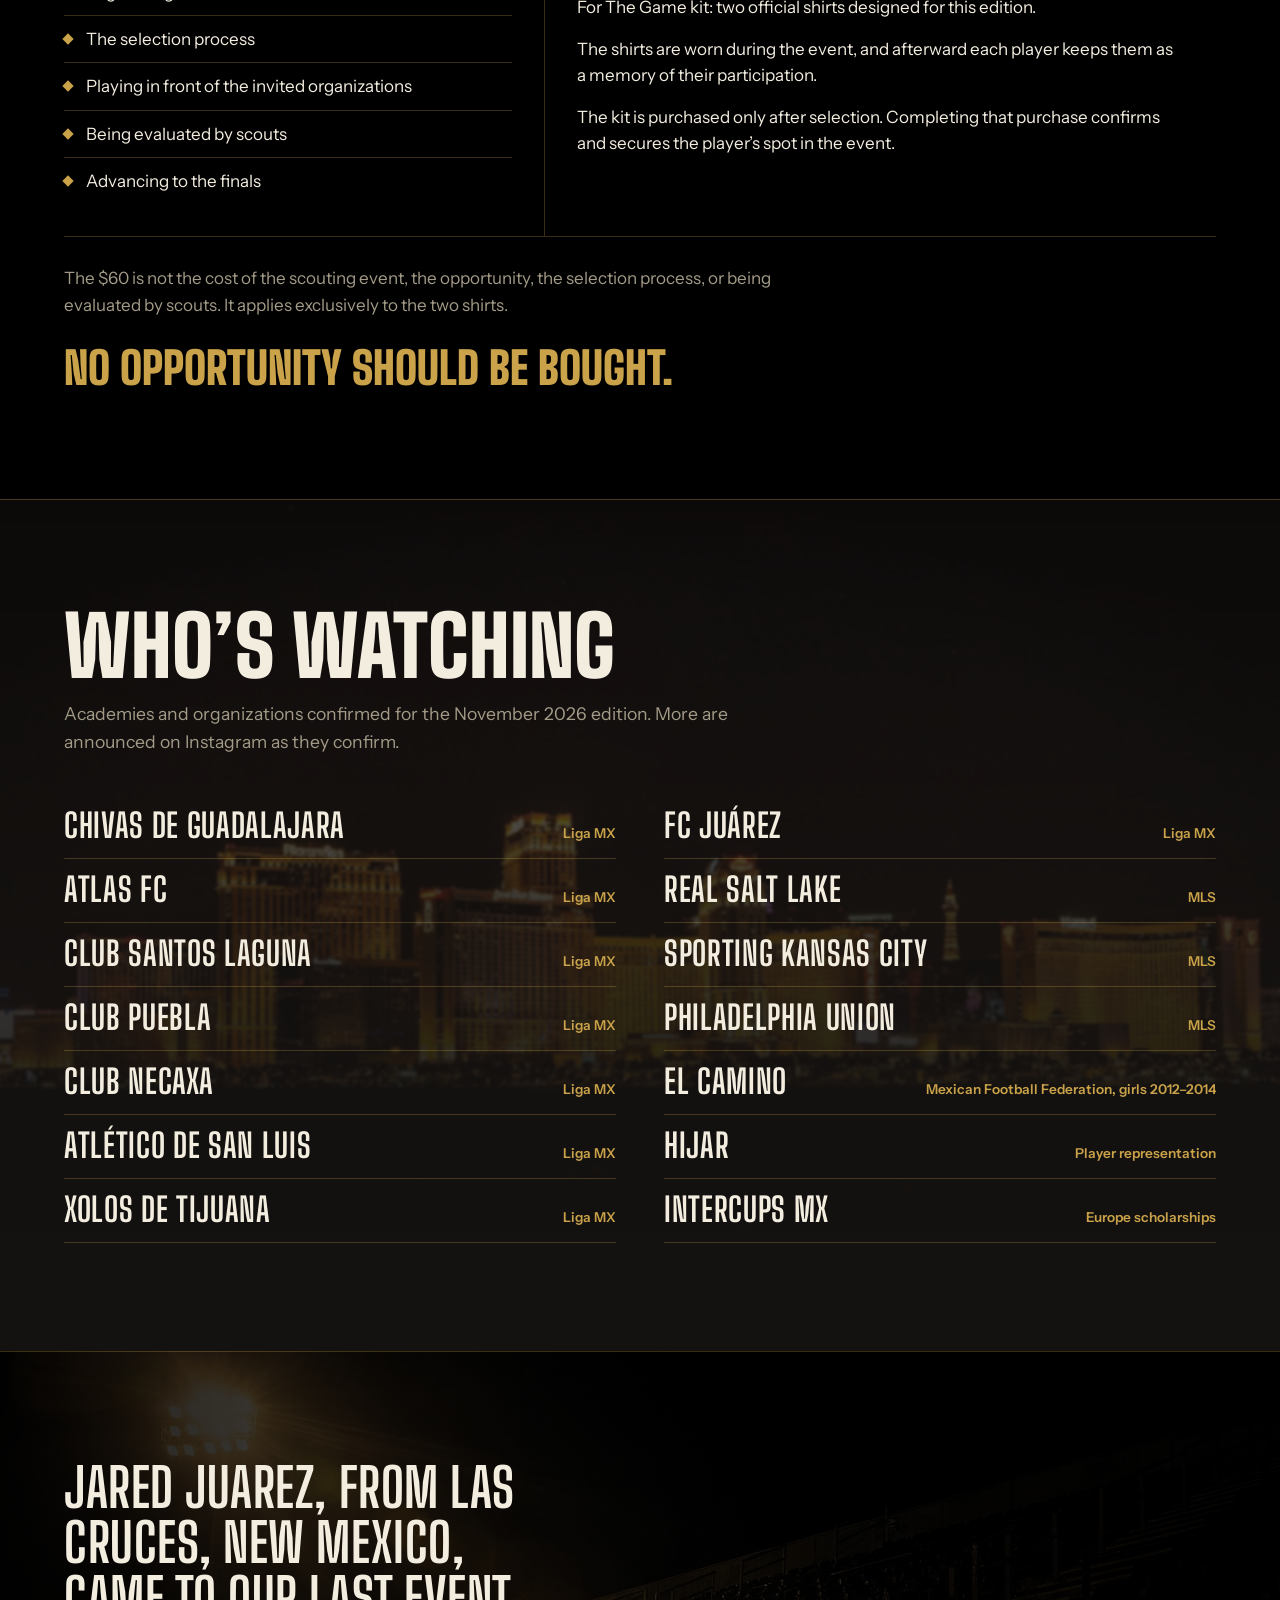
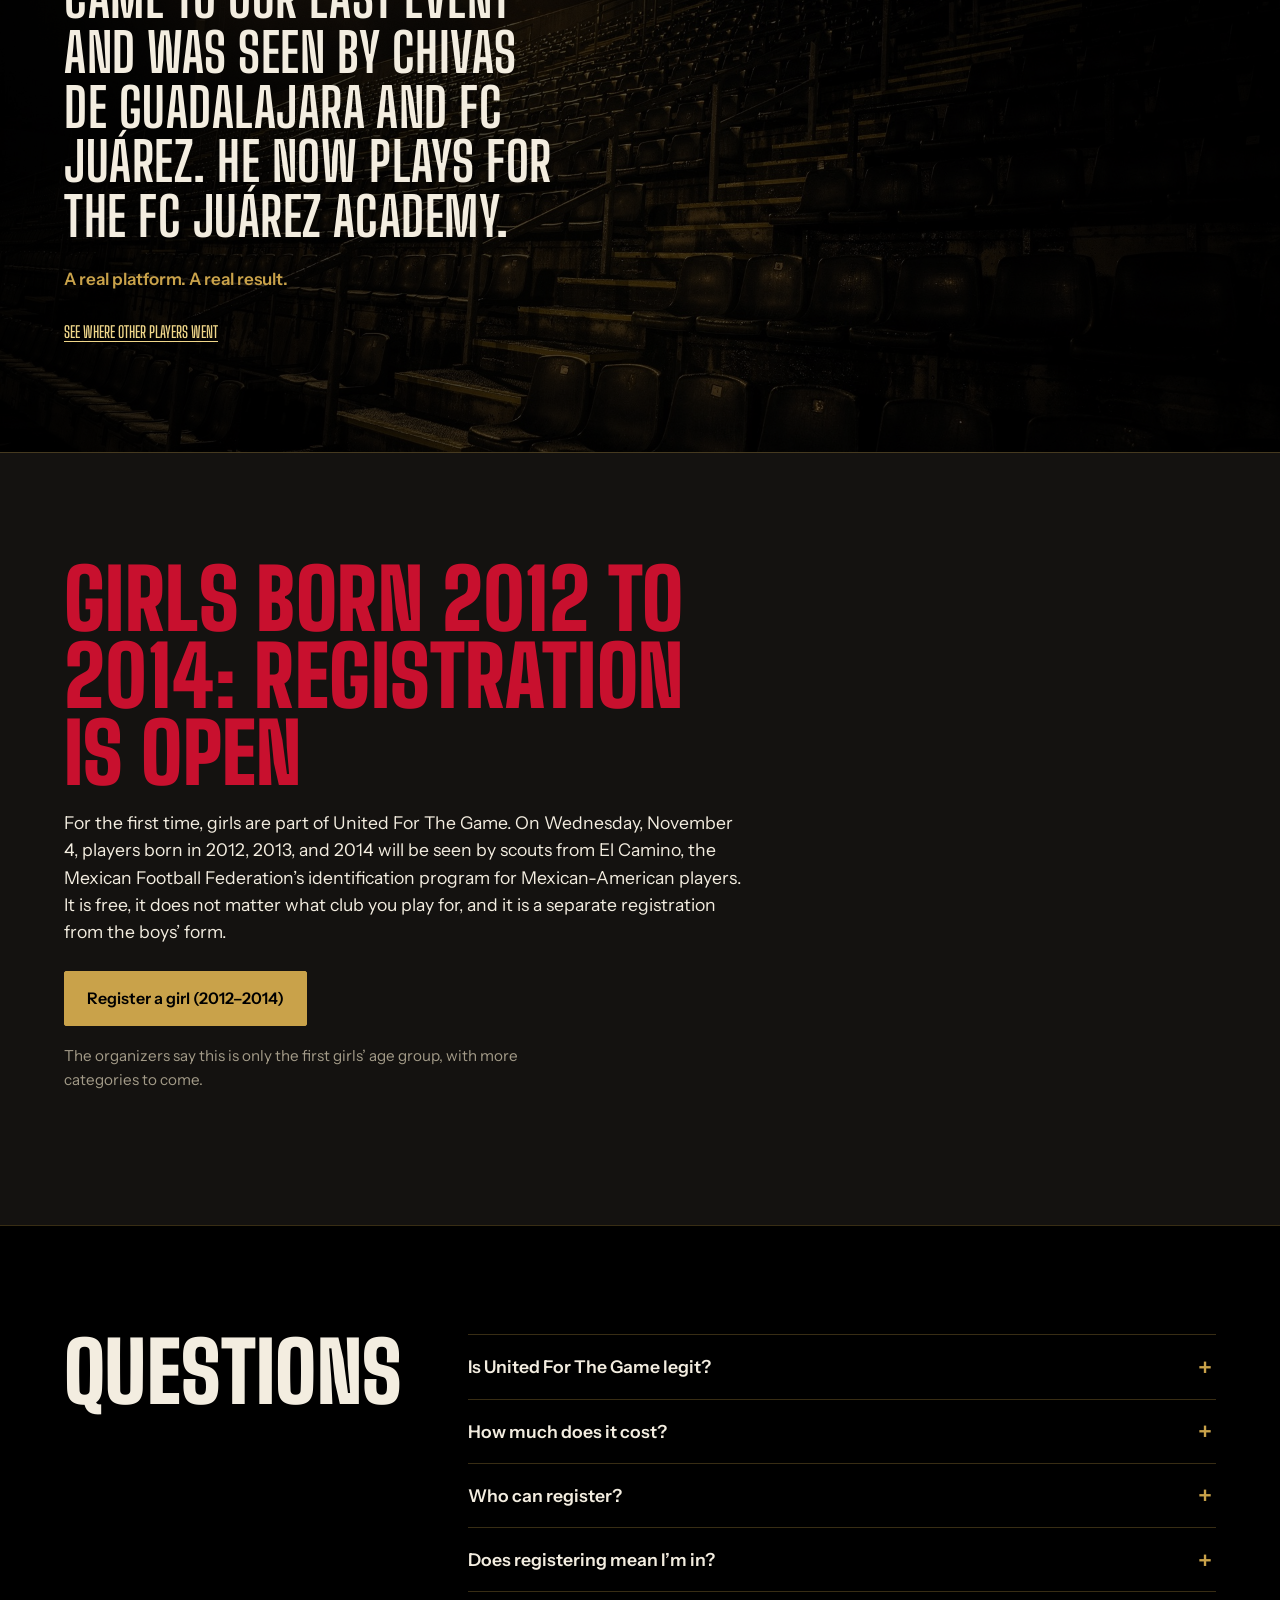
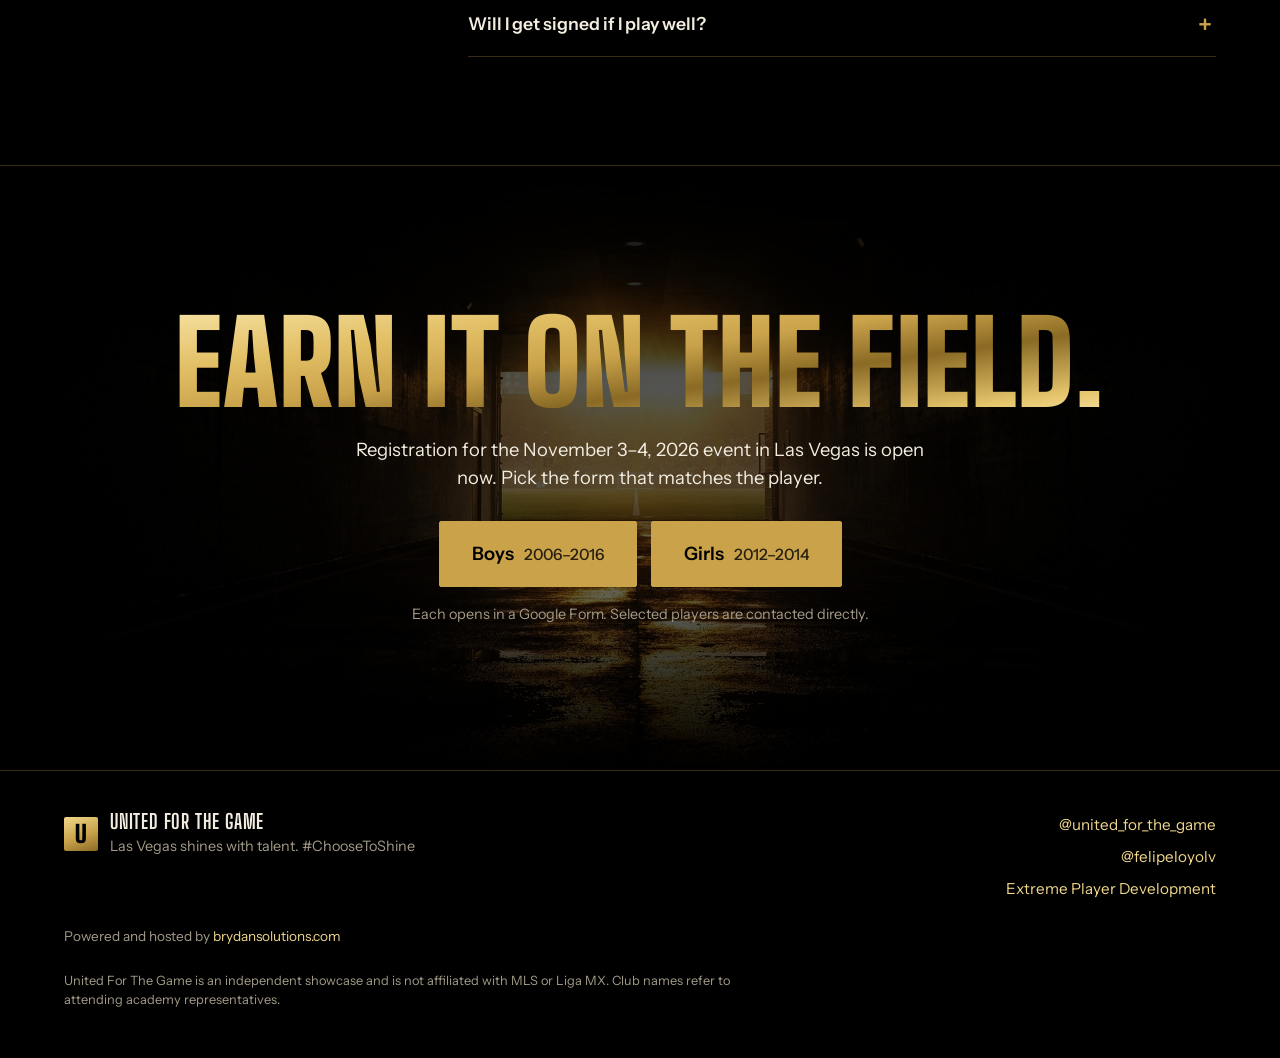
==== commit 49e2c478: "Add free-event and $60 kit section; align jersey mentions New 'A free event. One kit.' section after" ====
--- a/public/index.html
+++ b/public/index.html
@@ -120,9 +120,37 @@
         <li data-i18n="pr.1">Scouts are on the field. Representatives from MLS and Liga MX academies watch the games directly.</li>
         <li data-i18n="pr.2">Each club evaluates on its own. If a player stands out, the next step might be a conversation, a training invitation, a tryout, or another process. That is between the club and the family.</li>
         <li data-i18n="pr.3">We do not promise contracts or academy spots. What we guarantee is a high-level environment seen by real talent ID professionals.</li>
-        <li data-i18n="pr.4">The event has no participation cost. Selected players purchase only the two official event jerseys they will wear in the games.</li>
+        <li data-i18n="pr.4">The event has no participation cost. Selected players purchase only the official $60 kit: two commemorative shirts they wear in the games and keep afterward.</li>
       </ul>
     </div>
+  </section>
+
+  <!-- COST -->
+  <section class="cost" id="cost">
+    <div class="cost-head">
+      <h2 class="display" data-i18n="cost.h">A free event. One kit.</h2>
+      <p data-i18n="cost.lede">There is no fee to participate in the scouting event, no showcase fee, and no fee to be evaluated by scouts. We do not sell opportunities.</p>
+    </div>
+    <div class="cost-grid">
+      <div class="cost-col">
+        <h3 data-i18n="cost.free.h">Free</h3>
+        <ul>
+          <li data-i18n="cost.free.1">Registering</li>
+          <li data-i18n="cost.free.2">The selection process</li>
+          <li data-i18n="cost.free.3">Playing in front of the invited organizations</li>
+          <li data-i18n="cost.free.4">Being evaluated by scouts</li>
+          <li data-i18n="cost.free.5">Advancing to the finals</li>
+        </ul>
+      </div>
+      <div class="cost-col cost-kit">
+        <h3><span data-i18n="cost.kit.h">Official event kit</span> <span class="cost-price">$60</span></h3>
+        <p data-i18n="cost.kit.1">Once a player is officially selected, they purchase the commemorative United For The Game kit: two official shirts designed for this edition.</p>
+        <p data-i18n="cost.kit.2">The shirts are worn during the event, and afterward each player keeps them as a memory of their participation.</p>
+        <p data-i18n="cost.kit.3">The kit is purchased only after selection. Completing that purchase confirms and secures the player’s spot in the event.</p>
+      </div>
+    </div>
+    <p class="cost-clarify" data-i18n="cost.clarify">The $60 is not the cost of the scouting event, the opportunity, the selection process, or being evaluated by scouts. It applies exclusively to the two shirts.</p>
+    <p class="cost-motto" data-i18n="cost.motto">No opportunity should be bought.</p>
   </section>
 
   <!-- CLUBS -->
@@ -178,7 +206,7 @@
       </details>
       <details>
         <summary data-i18n="q2.q">How much does it cost?</summary>
-        <p data-i18n="q2.a">Nothing to register, nothing to play. If you are selected, you buy the two official event jerseys you will wear in your games. That is the only cost.</p>
+        <p data-i18n="q2.a">Nothing to register, nothing to be evaluated, nothing to play. If you are selected, you buy the official $60 kit, which is two commemorative shirts you wear in your games and keep. That purchase confirms your spot, and it is the only cost.</p>
       </details>
       <details>
         <summary data-i18n="q3.q">Who can register?</summary>
--- a/public/styles.css
+++ b/public/styles.css
@@ -539,3 +539,45 @@
 .foot-credit { grid-column: 1 / -1; font-size: 0.85rem; color: var(--muted); }
 .foot-credit a { color: var(--gold-light); text-decoration: none; }
 .foot-credit a:hover { text-decoration: underline; }
+
+/* Cost ---------------------------------------------------------------- */
+.cost {
+  padding: clamp(72px, 12vh, 140px) var(--gutter);
+  border-top: 1px solid var(--line);
+}
+.cost-head { max-width: var(--measure); margin-bottom: 44px; }
+.cost-head p { margin-top: 16px; font-size: 1.15rem; }
+.cost-grid {
+  display: grid;
+  grid-template-columns: minmax(0, 1fr) minmax(0, 1.4fr);
+  gap: 0;
+  border-top: 1px solid var(--line);
+  border-bottom: 1px solid var(--line);
+}
+.cost-col { padding: 28px 32px 32px 0; }
+.cost-col + .cost-col { padding-left: 32px; border-left: 1px solid var(--line); }
+.cost-col h3 {
+  font-family: var(--display); font-weight: 900; text-transform: uppercase;
+  font-size: clamp(1.8rem, 3.2vw, 2.6rem); line-height: 1;
+  display: flex; align-items: baseline; justify-content: space-between; gap: 16px;
+  margin-bottom: 18px;
+}
+.cost-price { color: var(--gold); white-space: nowrap; }
+.cost-col ul { list-style: none; margin: 0; padding: 0; }
+.cost-col li { padding: 10px 0 10px 22px; position: relative; border-top: 1px solid var(--line); }
+.cost-col li::before {
+  content: ""; position: absolute; left: 0; top: 19px;
+  width: 8px; height: 8px; background: var(--gold); transform: rotate(45deg);
+}
+.cost-kit p + p { margin-top: 0.9em; }
+.cost-clarify { margin-top: 28px; max-width: 70ch; color: var(--muted); }
+.cost-motto {
+  margin-top: 28px;
+  font-family: var(--display); font-weight: 900; text-transform: uppercase;
+  font-size: clamp(1.8rem, 3.6vw, 2.8rem); line-height: 1; color: var(--gold);
+}
+@media (max-width: 760px) {
+  .cost-grid { grid-template-columns: 1fr; }
+  .cost-col { padding: 24px 0; }
+  .cost-col + .cost-col { padding-left: 0; border-left: 0; border-top: 1px solid var(--line); }
+}
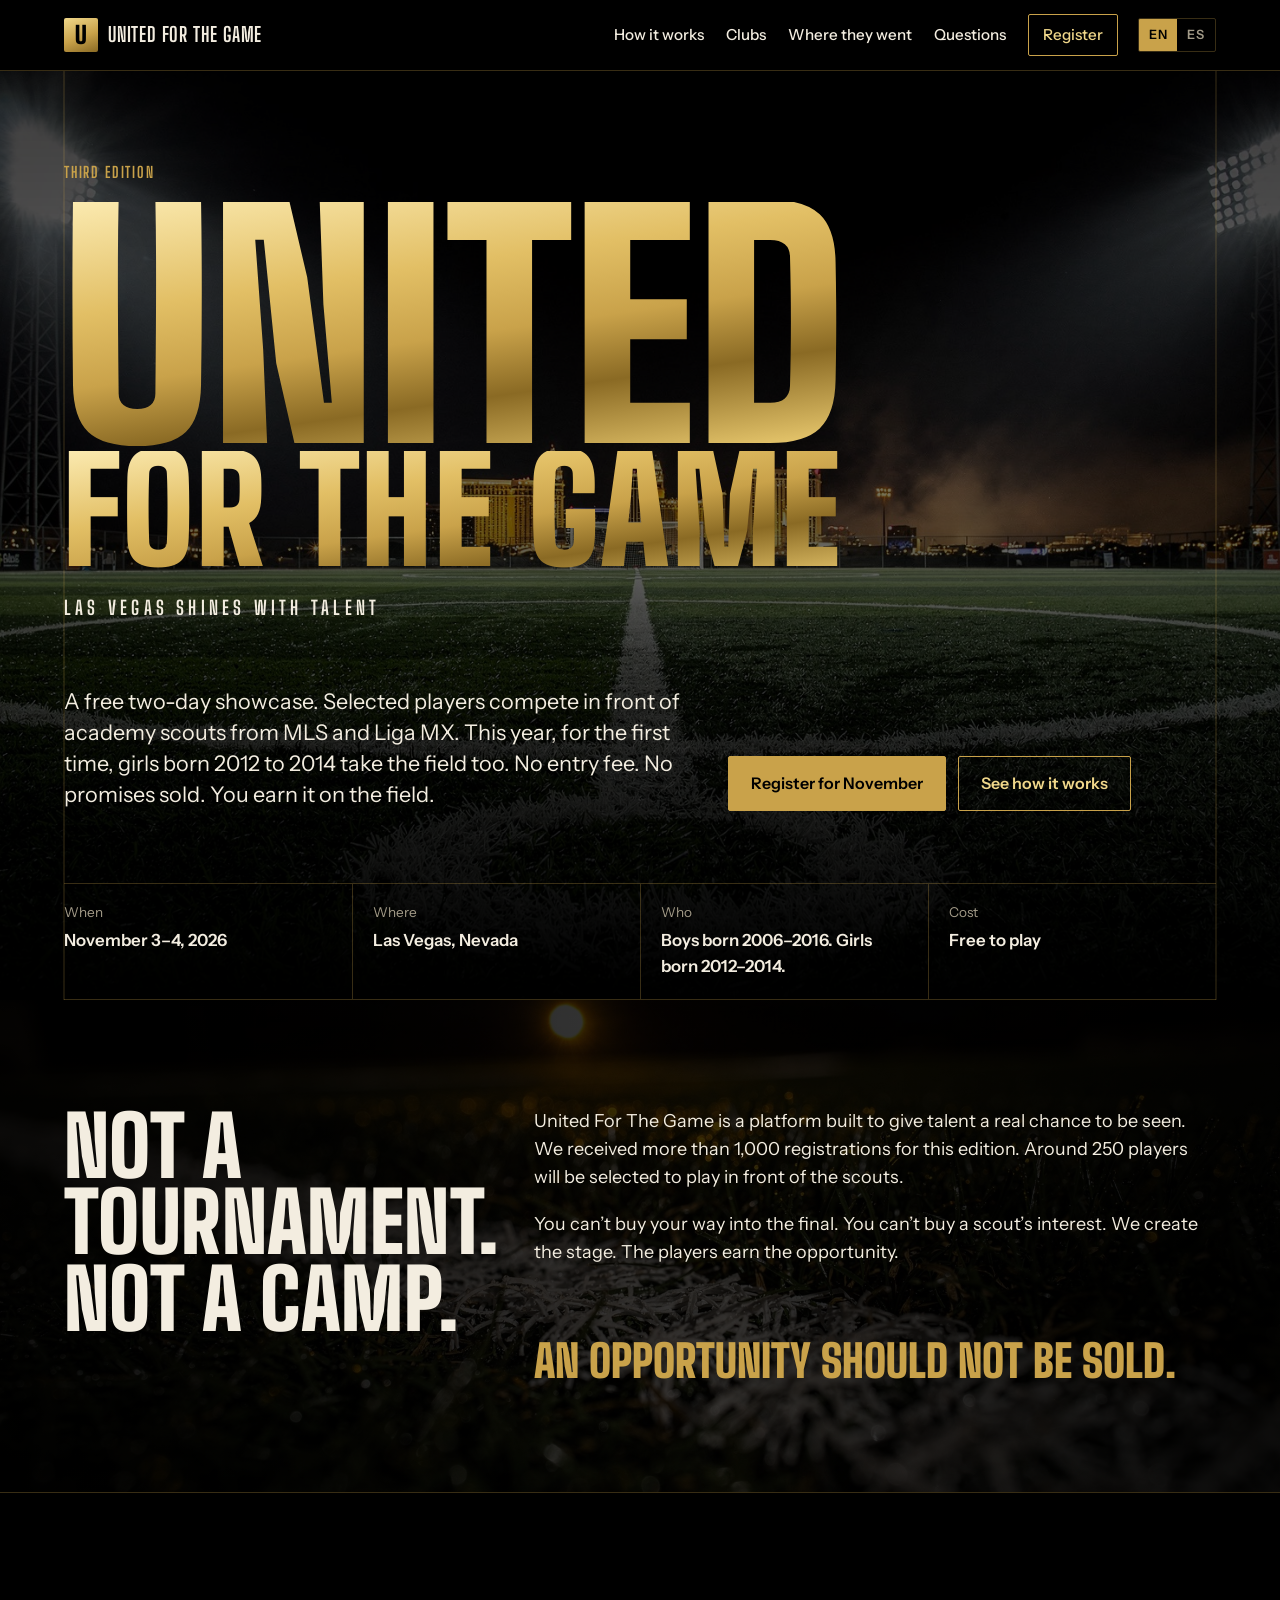
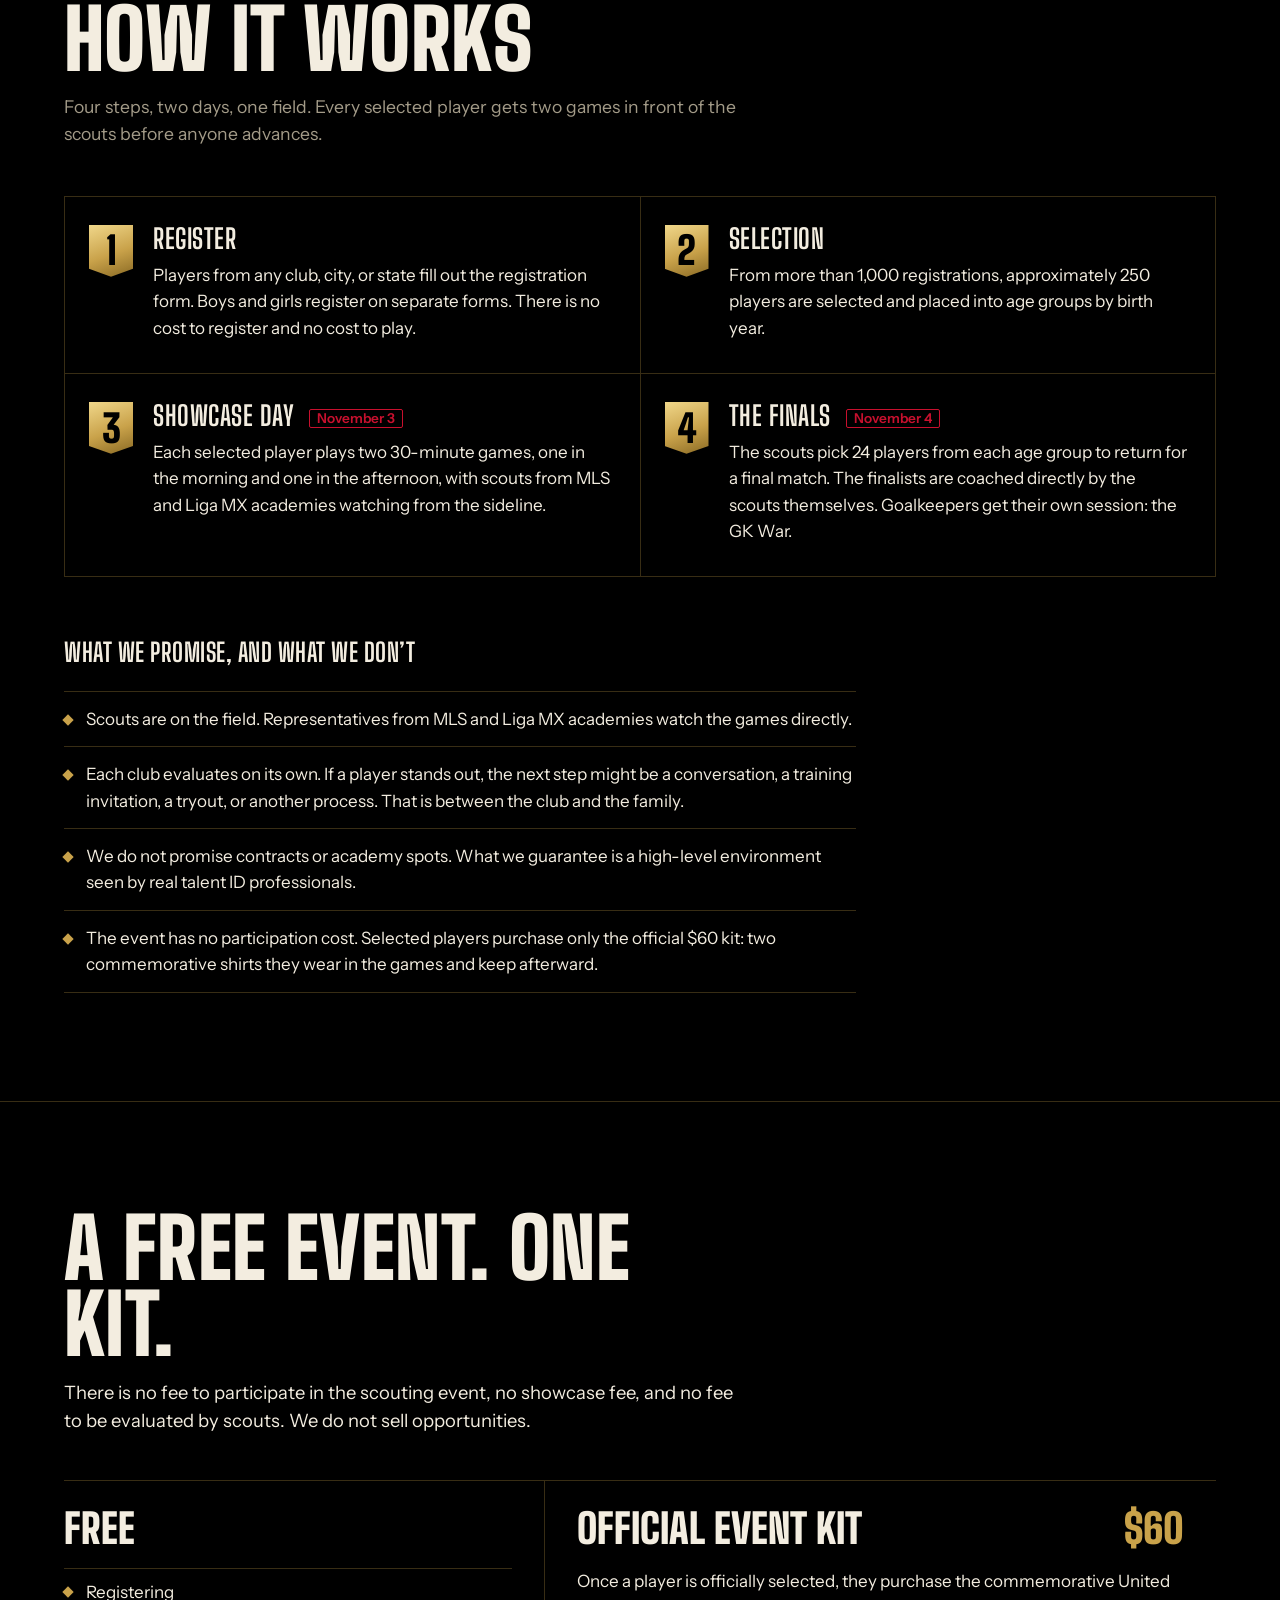
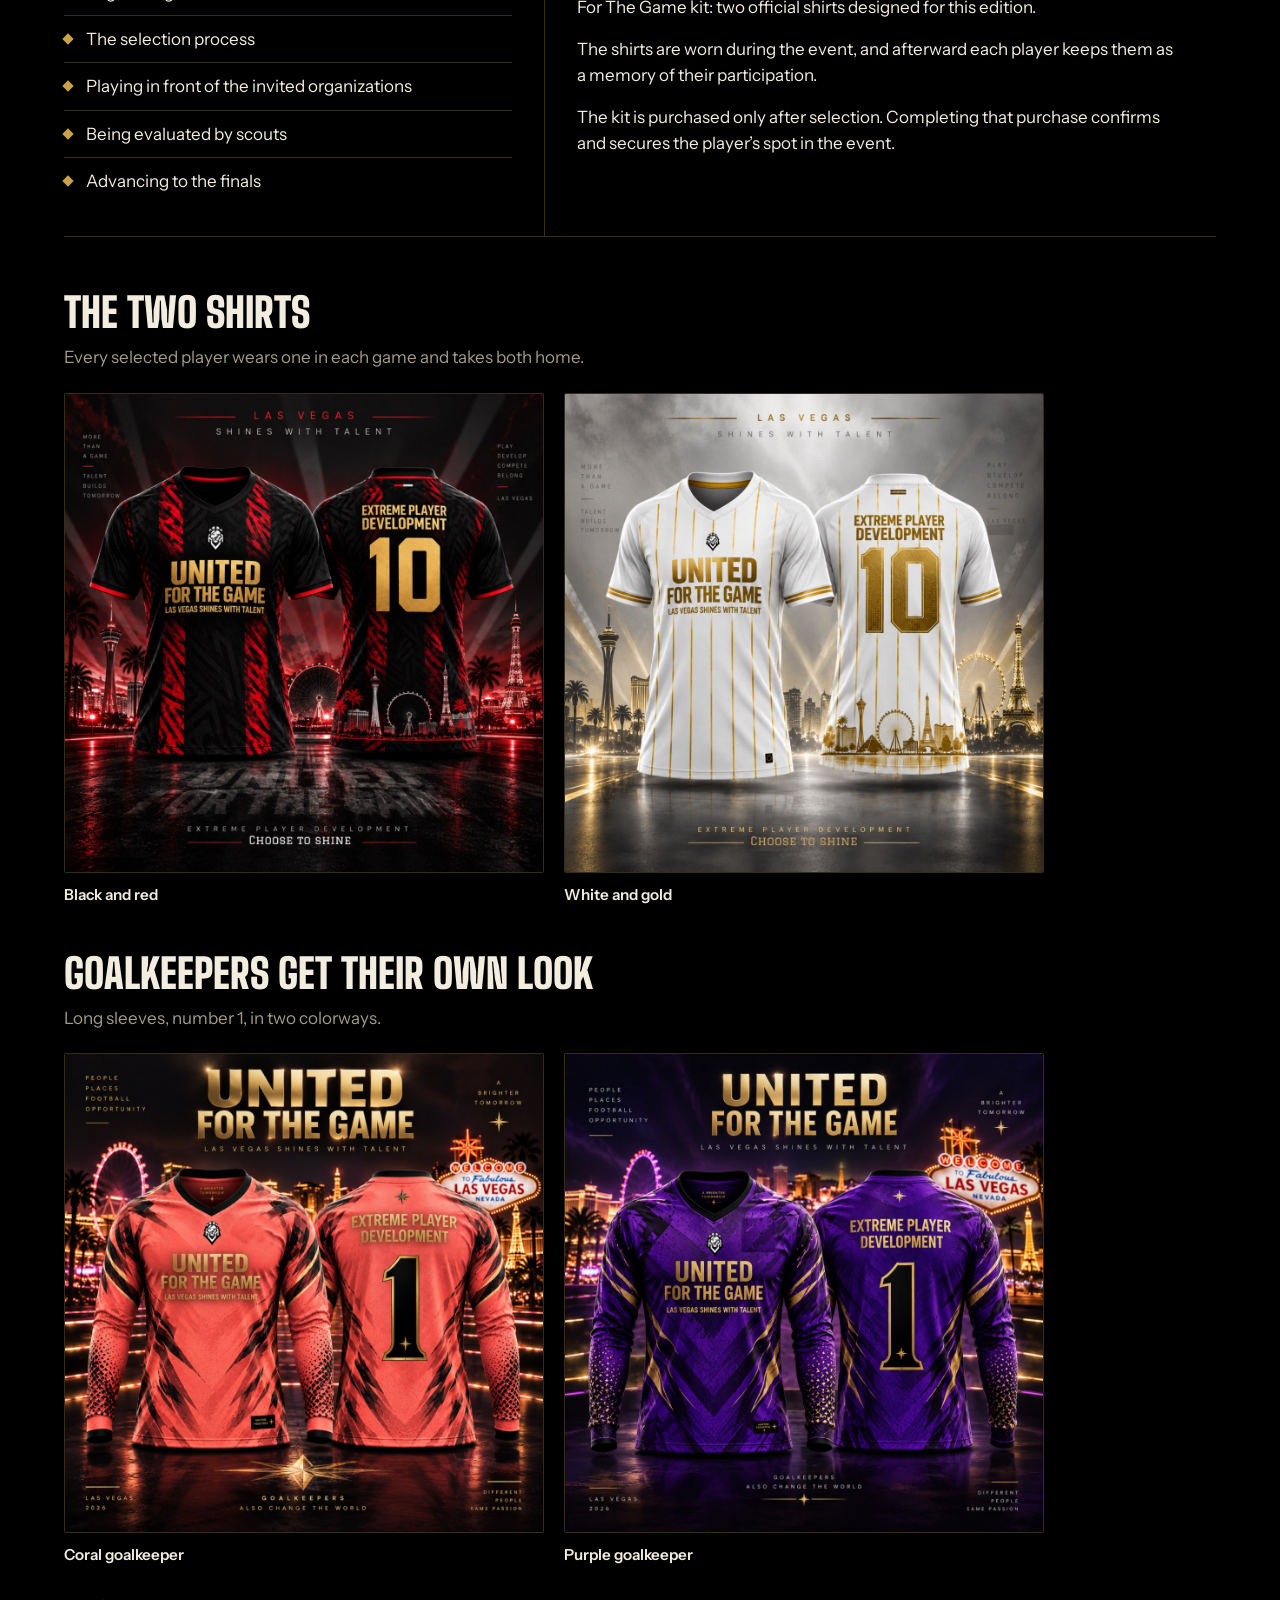
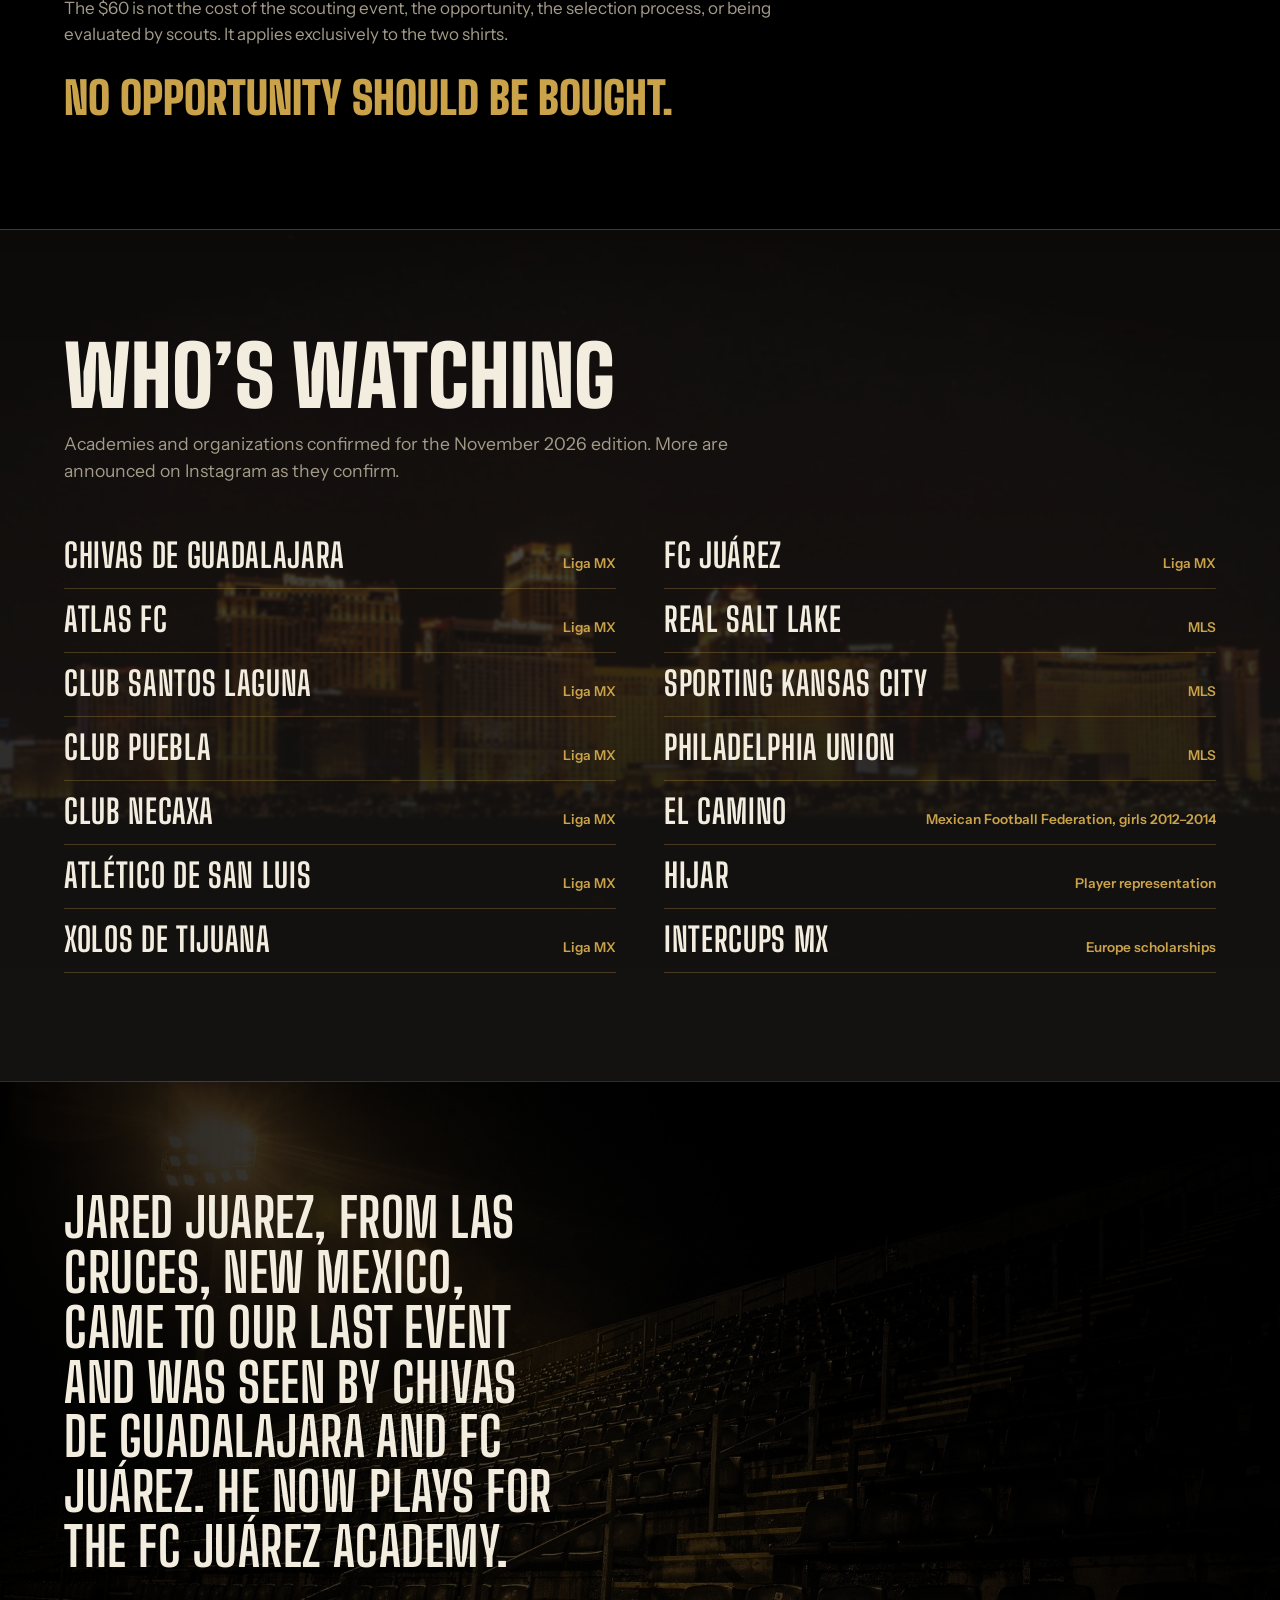
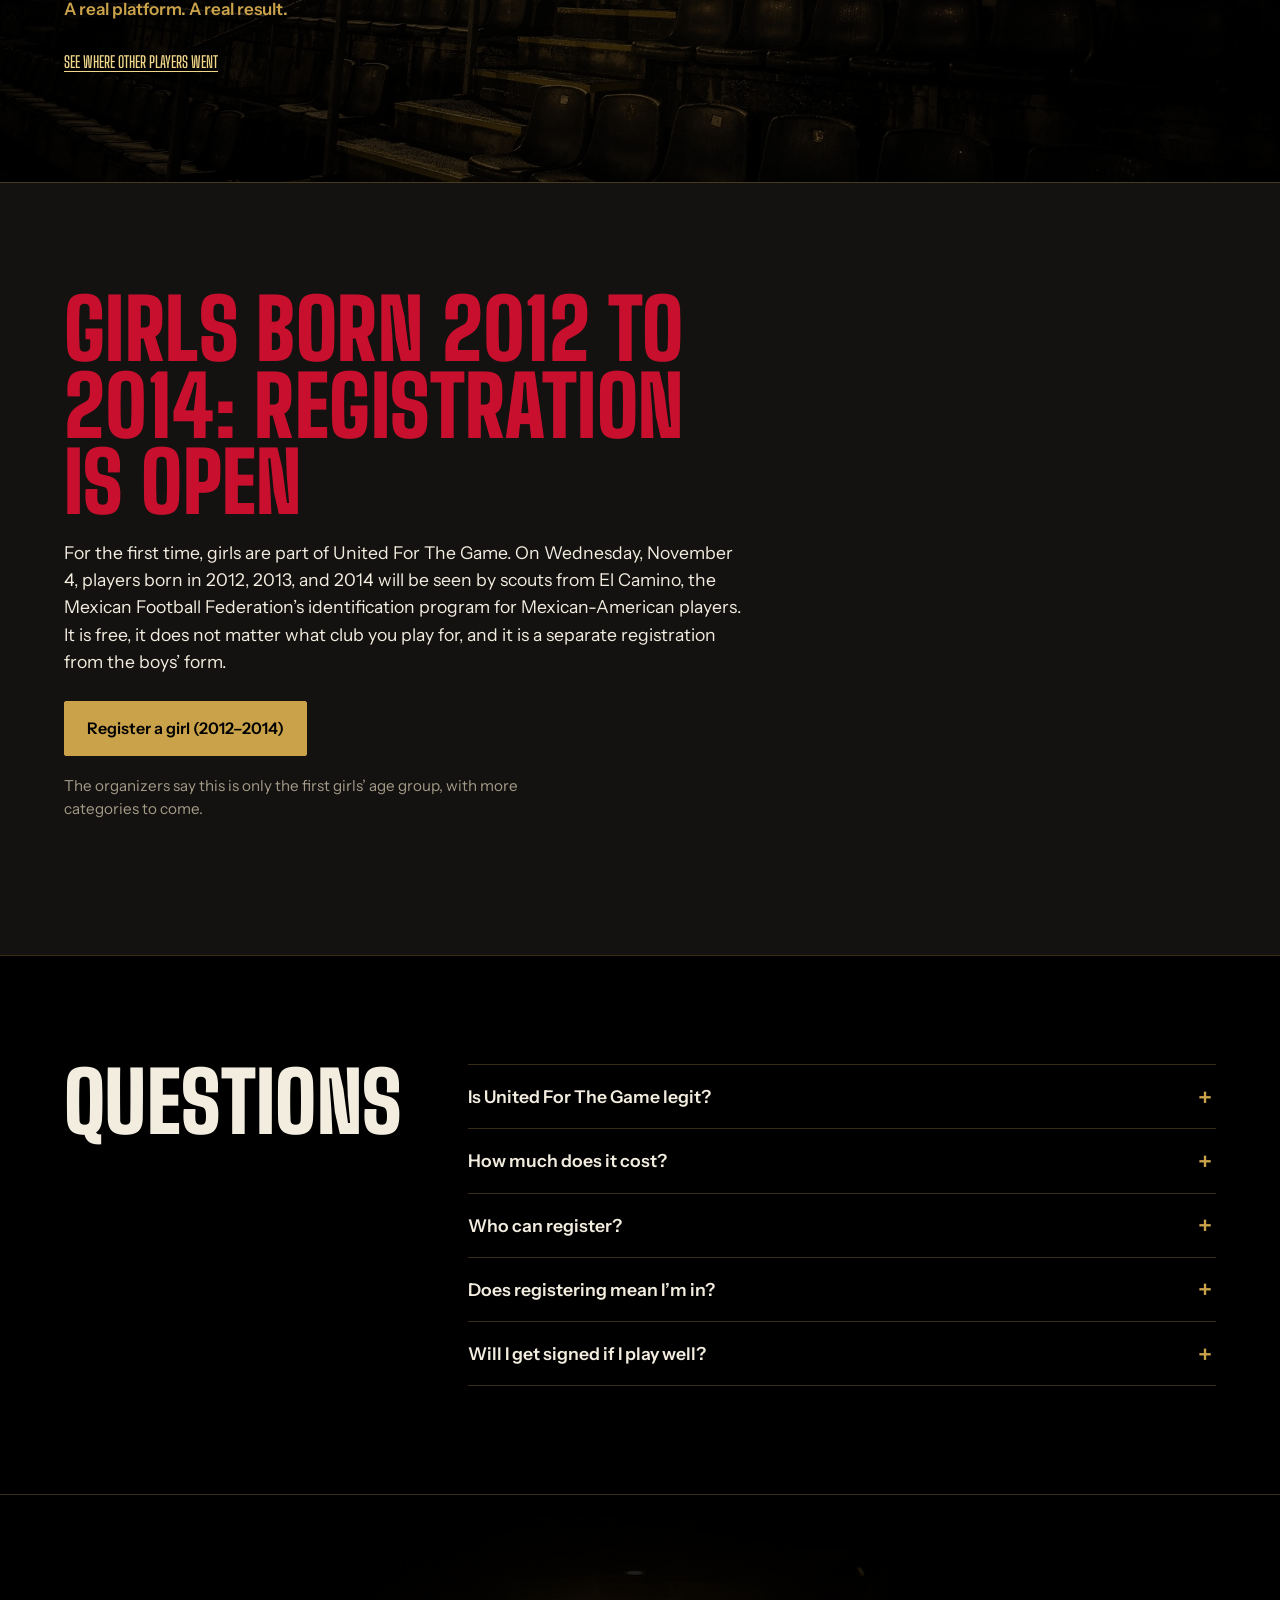
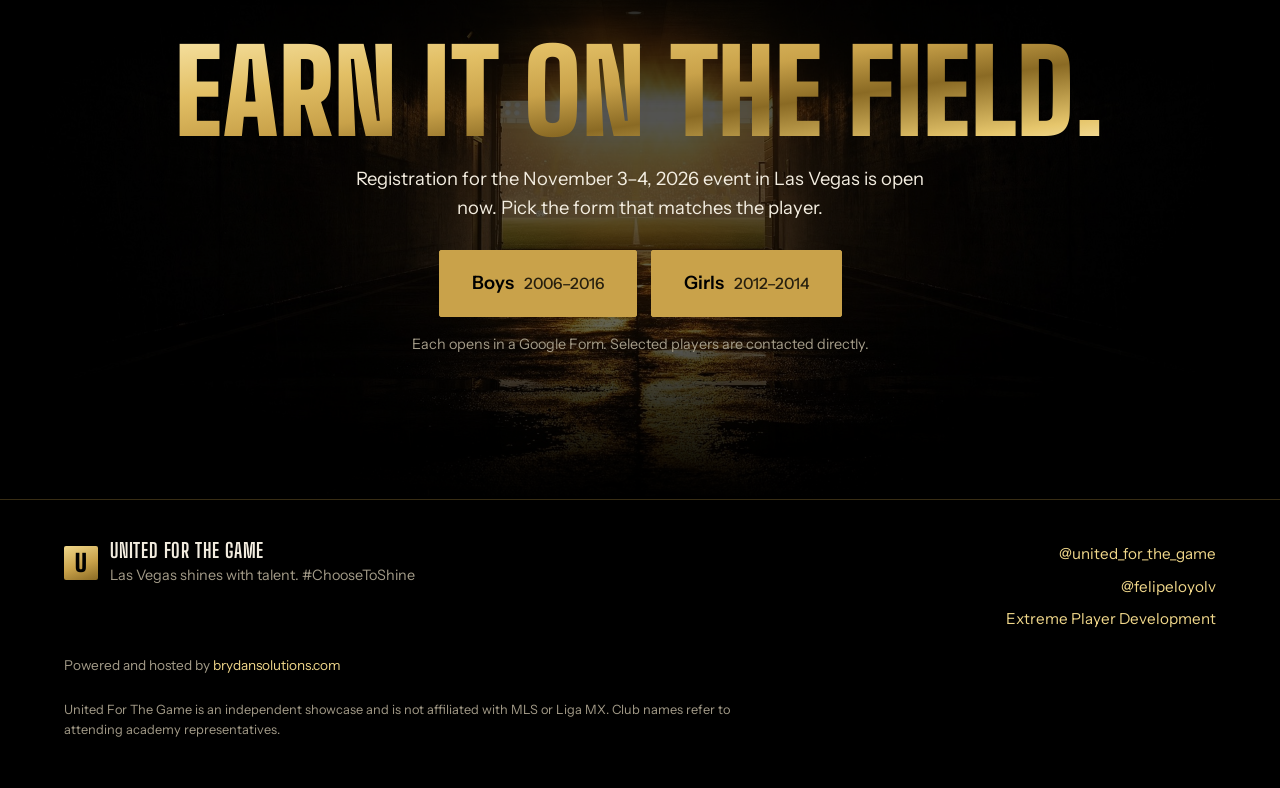
==== commit 40521153: "Add jersey gallery to the cost section Two field shirts (black/red, white/gold) and two goalkeeper c" ====
--- a/public/index.html
+++ b/public/index.html
@@ -149,6 +149,32 @@
         <p data-i18n="cost.kit.3">The kit is purchased only after selection. Completing that purchase confirms and secures the player’s spot in the event.</p>
       </div>
     </div>
+    <div class="kit">
+      <h3 data-i18n="kit.h">The two shirts</h3>
+      <p data-i18n="kit.p">Every selected player wears one in each game and takes both home.</p>
+      <ul class="kit-grid">
+        <li>
+          <a href="img/kit-black-red.jpg" target="_blank" rel="noopener"><img src="img/kit-black-red.jpg" alt="Black and red United For The Game shirt, front and back, number 10" loading="lazy" width="1100" height="1100"></a>
+          <p class="kit-cap"><span data-i18n="kit.1">Black and red</span></p>
+        </li>
+        <li>
+          <a href="img/kit-white-gold.jpg" target="_blank" rel="noopener"><img src="img/kit-white-gold.jpg" alt="White and gold United For The Game shirt, front and back, number 10" loading="lazy" width="1100" height="1100"></a>
+          <p class="kit-cap"><span data-i18n="kit.2">White and gold</span></p>
+        </li>
+      </ul>
+      <h3 class="kit-gk-h" data-i18n="kit.gk.h">Goalkeepers get their own look</h3>
+      <p data-i18n="kit.gk.p">Long sleeves, number 1, in two colorways.</p>
+      <ul class="kit-grid">
+        <li>
+          <a href="img/kit-gk-coral.jpg" target="_blank" rel="noopener"><img src="img/kit-gk-coral.jpg" alt="Coral goalkeeper shirt, long sleeve, number 1" loading="lazy" width="1100" height="1100"></a>
+          <p class="kit-cap"><span data-i18n="kit.3">Coral goalkeeper</span></p>
+        </li>
+        <li>
+          <a href="img/kit-gk-purple.jpg" target="_blank" rel="noopener"><img src="img/kit-gk-purple.jpg" alt="Purple goalkeeper shirt, long sleeve, number 1" loading="lazy" width="1100" height="1100"></a>
+          <p class="kit-cap"><span data-i18n="kit.4">Purple goalkeeper</span></p>
+        </li>
+      </ul>
+    </div>
     <p class="cost-clarify" data-i18n="cost.clarify">The $60 is not the cost of the scouting event, the opportunity, the selection process, or being evaluated by scouts. It applies exclusively to the two shirts.</p>
     <p class="cost-motto" data-i18n="cost.motto">No opportunity should be bought.</p>
   </section>
--- a/public/styles.css
+++ b/public/styles.css
@@ -581,3 +581,22 @@
   .cost-col { padding: 24px 0; }
   .cost-col + .cost-col { padding-left: 0; border-left: 0; border-top: 1px solid var(--line); }
 }
+
+/* Kit gallery --------------------------------------------------------- */
+.kit { margin-top: 56px; }
+.kit h3 {
+  font-family: var(--display); font-weight: 900; text-transform: uppercase;
+  font-size: clamp(1.8rem, 3.2vw, 2.6rem); line-height: 1;
+}
+.kit > p { margin: 10px 0 22px; color: var(--muted); }
+.kit-gk-h { margin-top: 48px; }
+.kit-grid {
+  list-style: none; margin: 0; padding: 0;
+  display: grid; grid-template-columns: repeat(2, minmax(0, 1fr)); gap: 20px;
+  max-width: 980px;
+}
+.kit-grid a { display: block; border: 1px solid var(--line); border-radius: 2px; overflow: hidden; background: #000; }
+.kit-grid a:hover { border-color: var(--gold); }
+.kit-grid img { display: block; width: 100%; height: auto; }
+.kit-cap { margin-top: 10px; font-weight: 600; font-size: 0.95rem; }
+@media (max-width: 560px) { .kit-grid { grid-template-columns: 1fr; } }
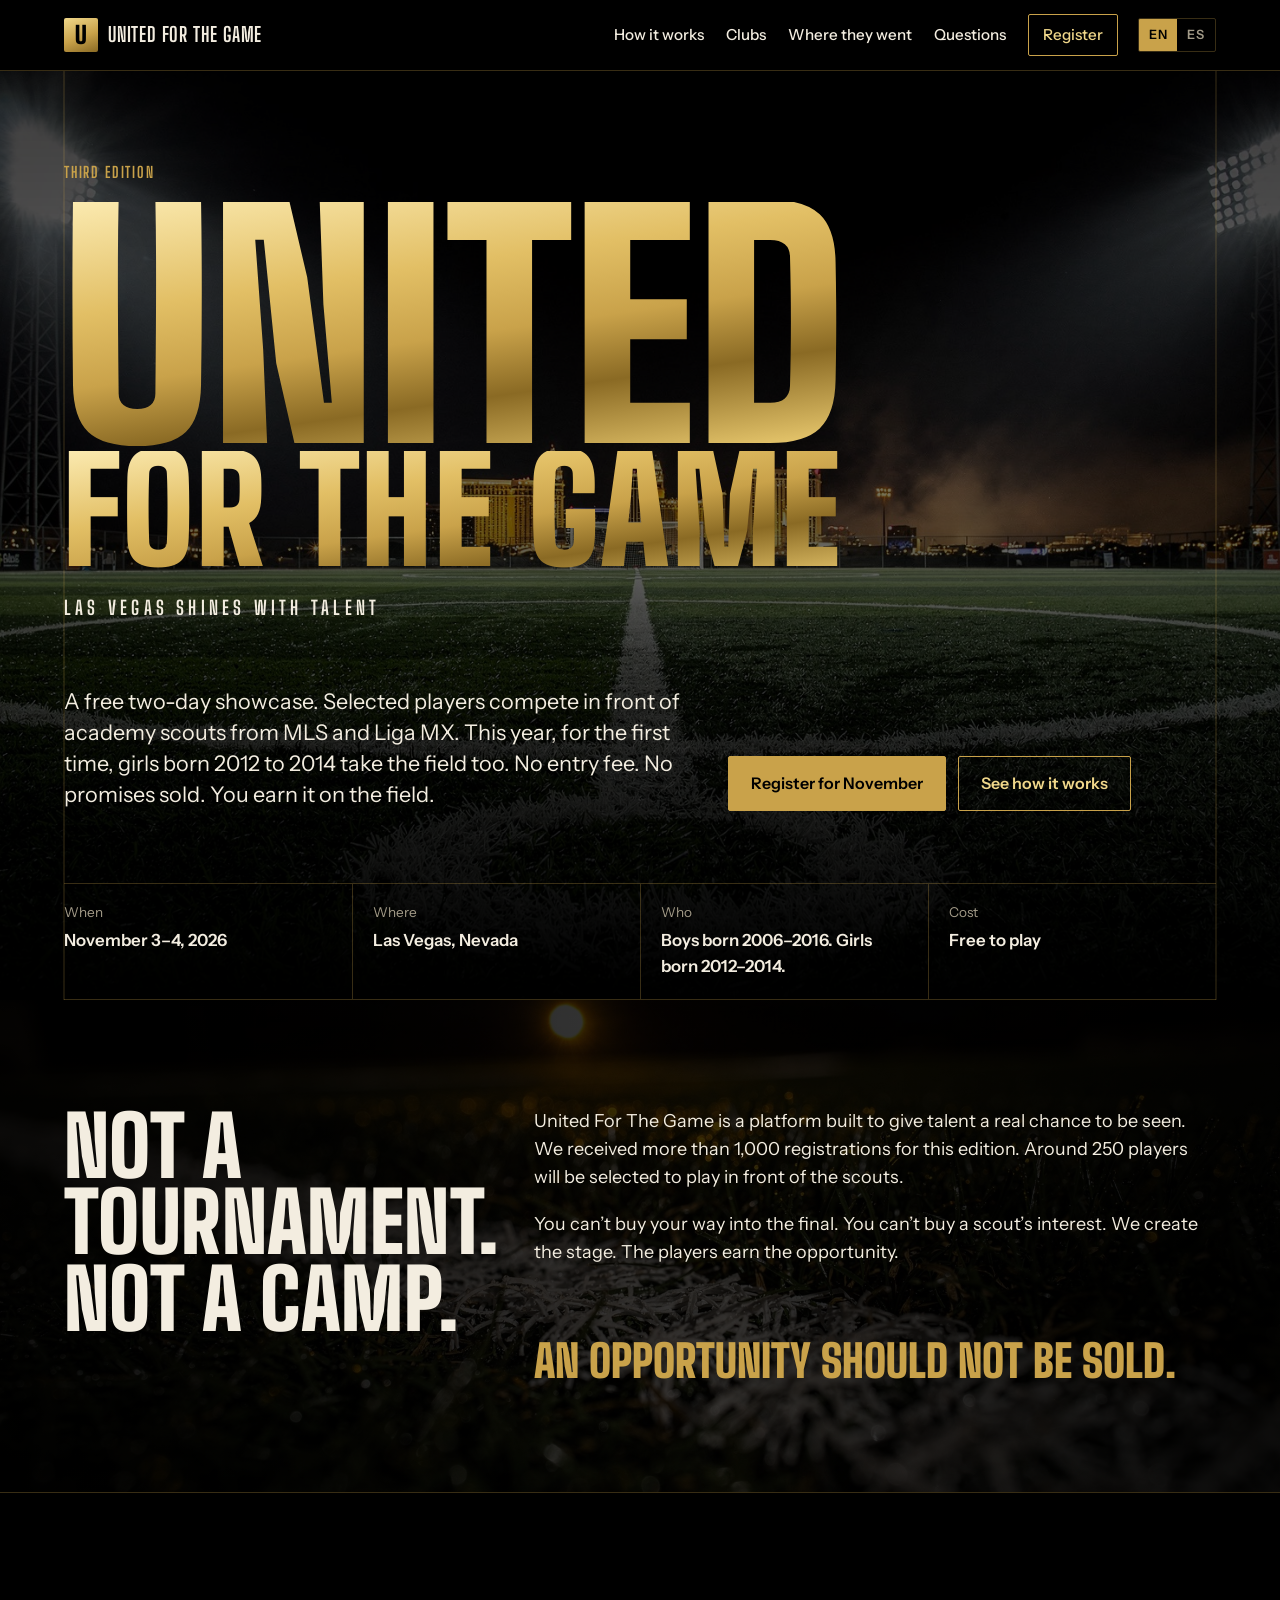
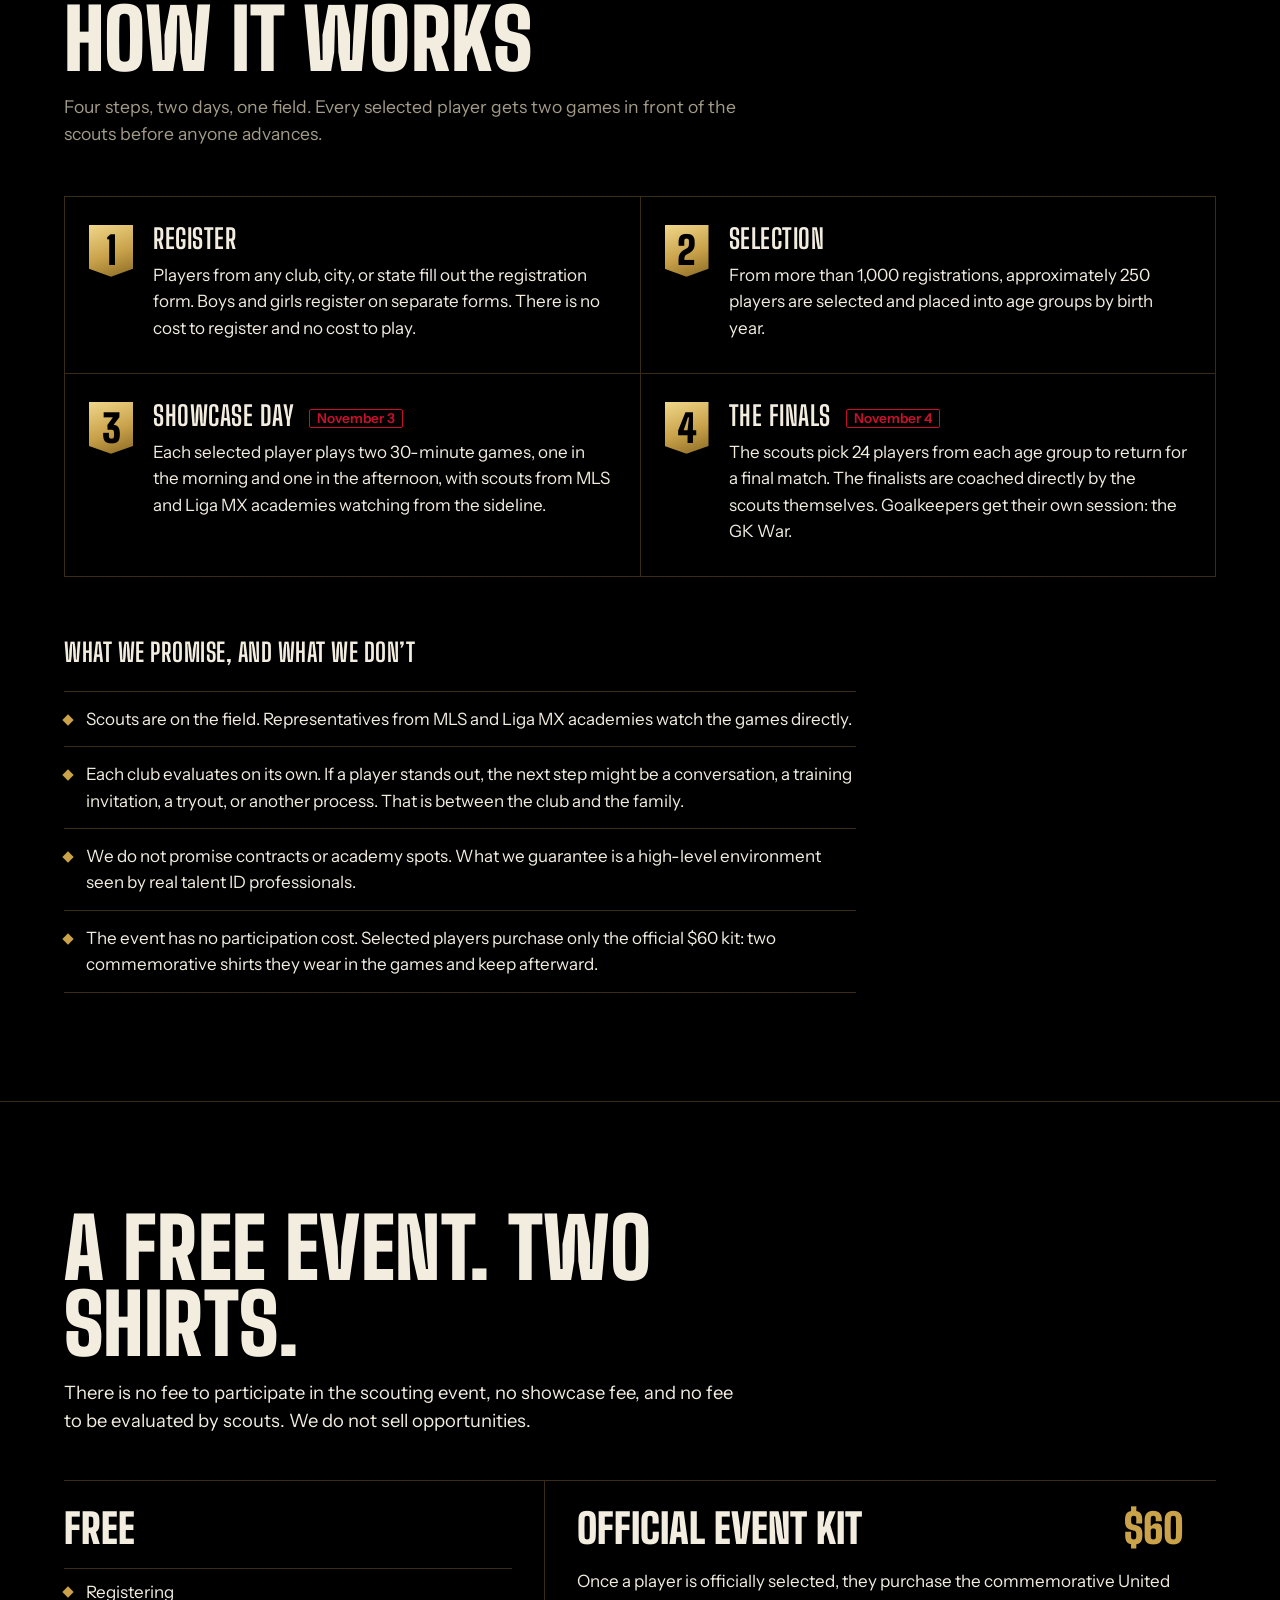
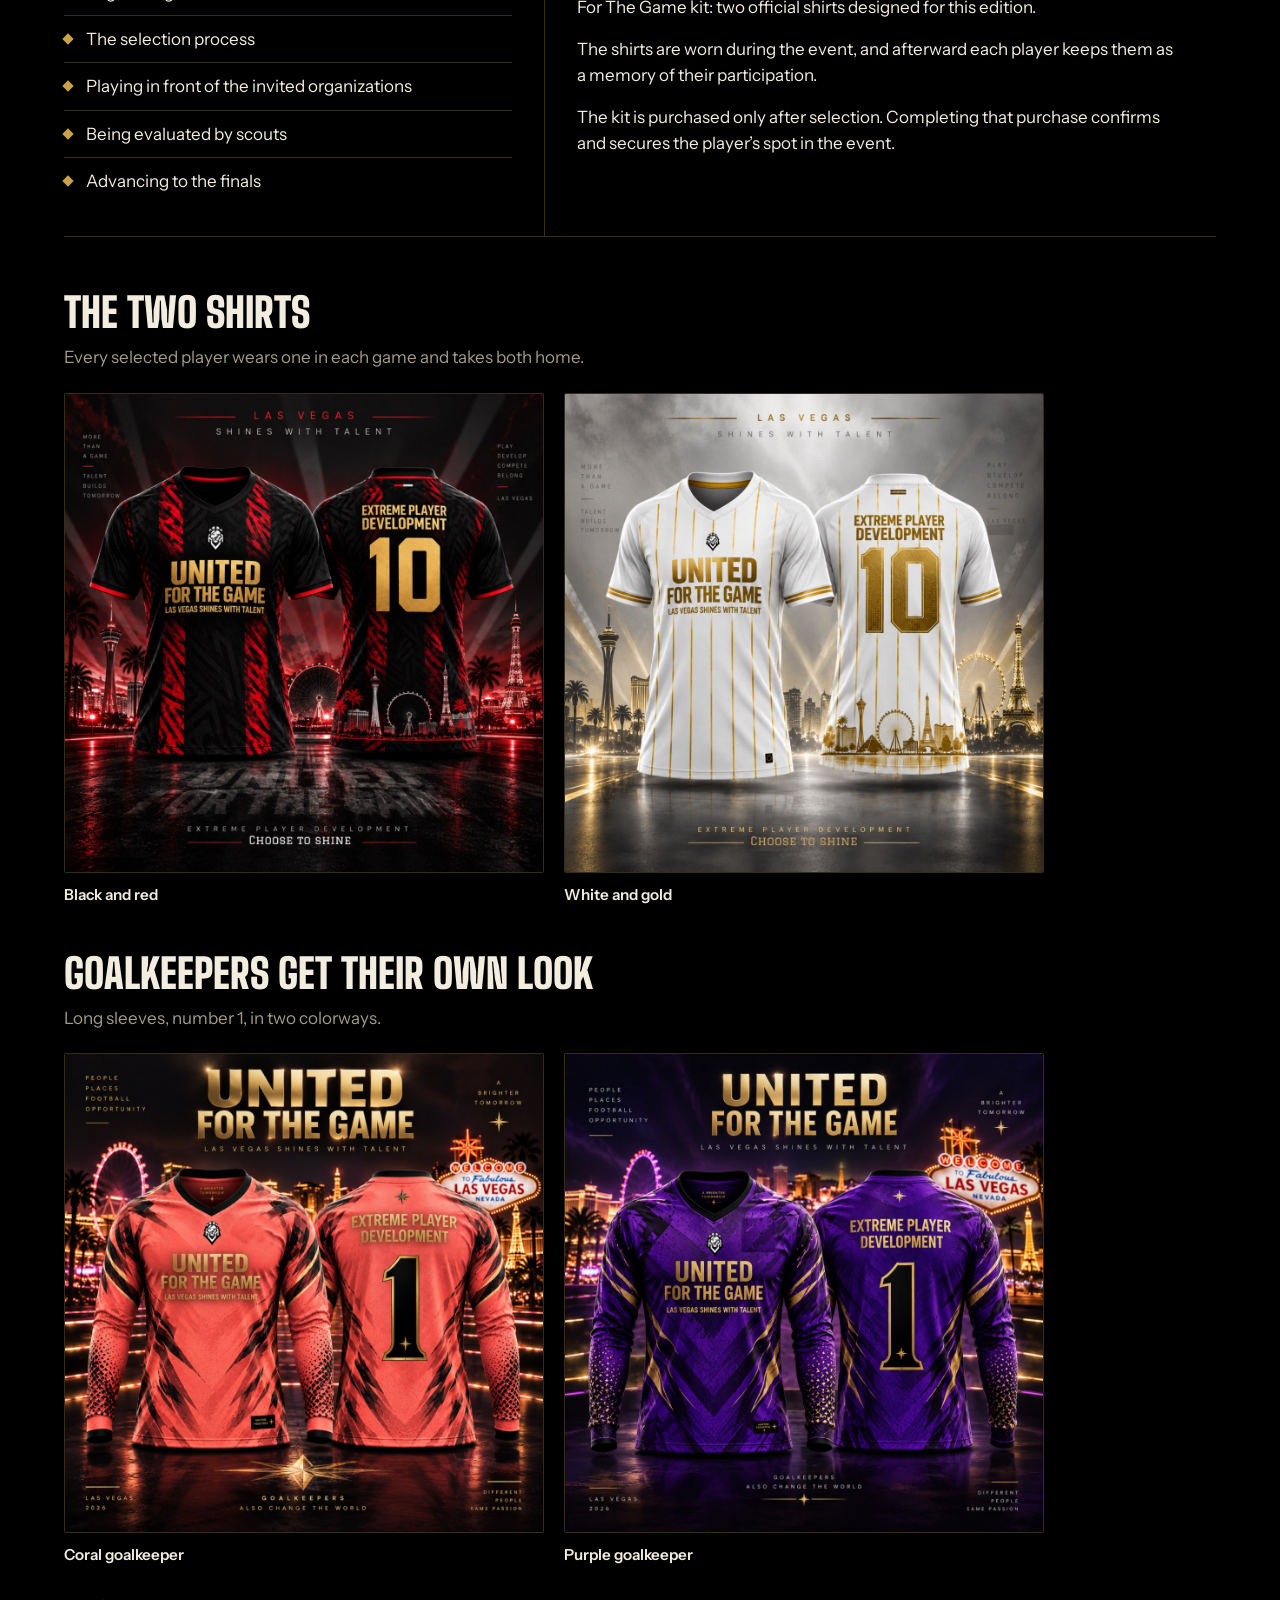
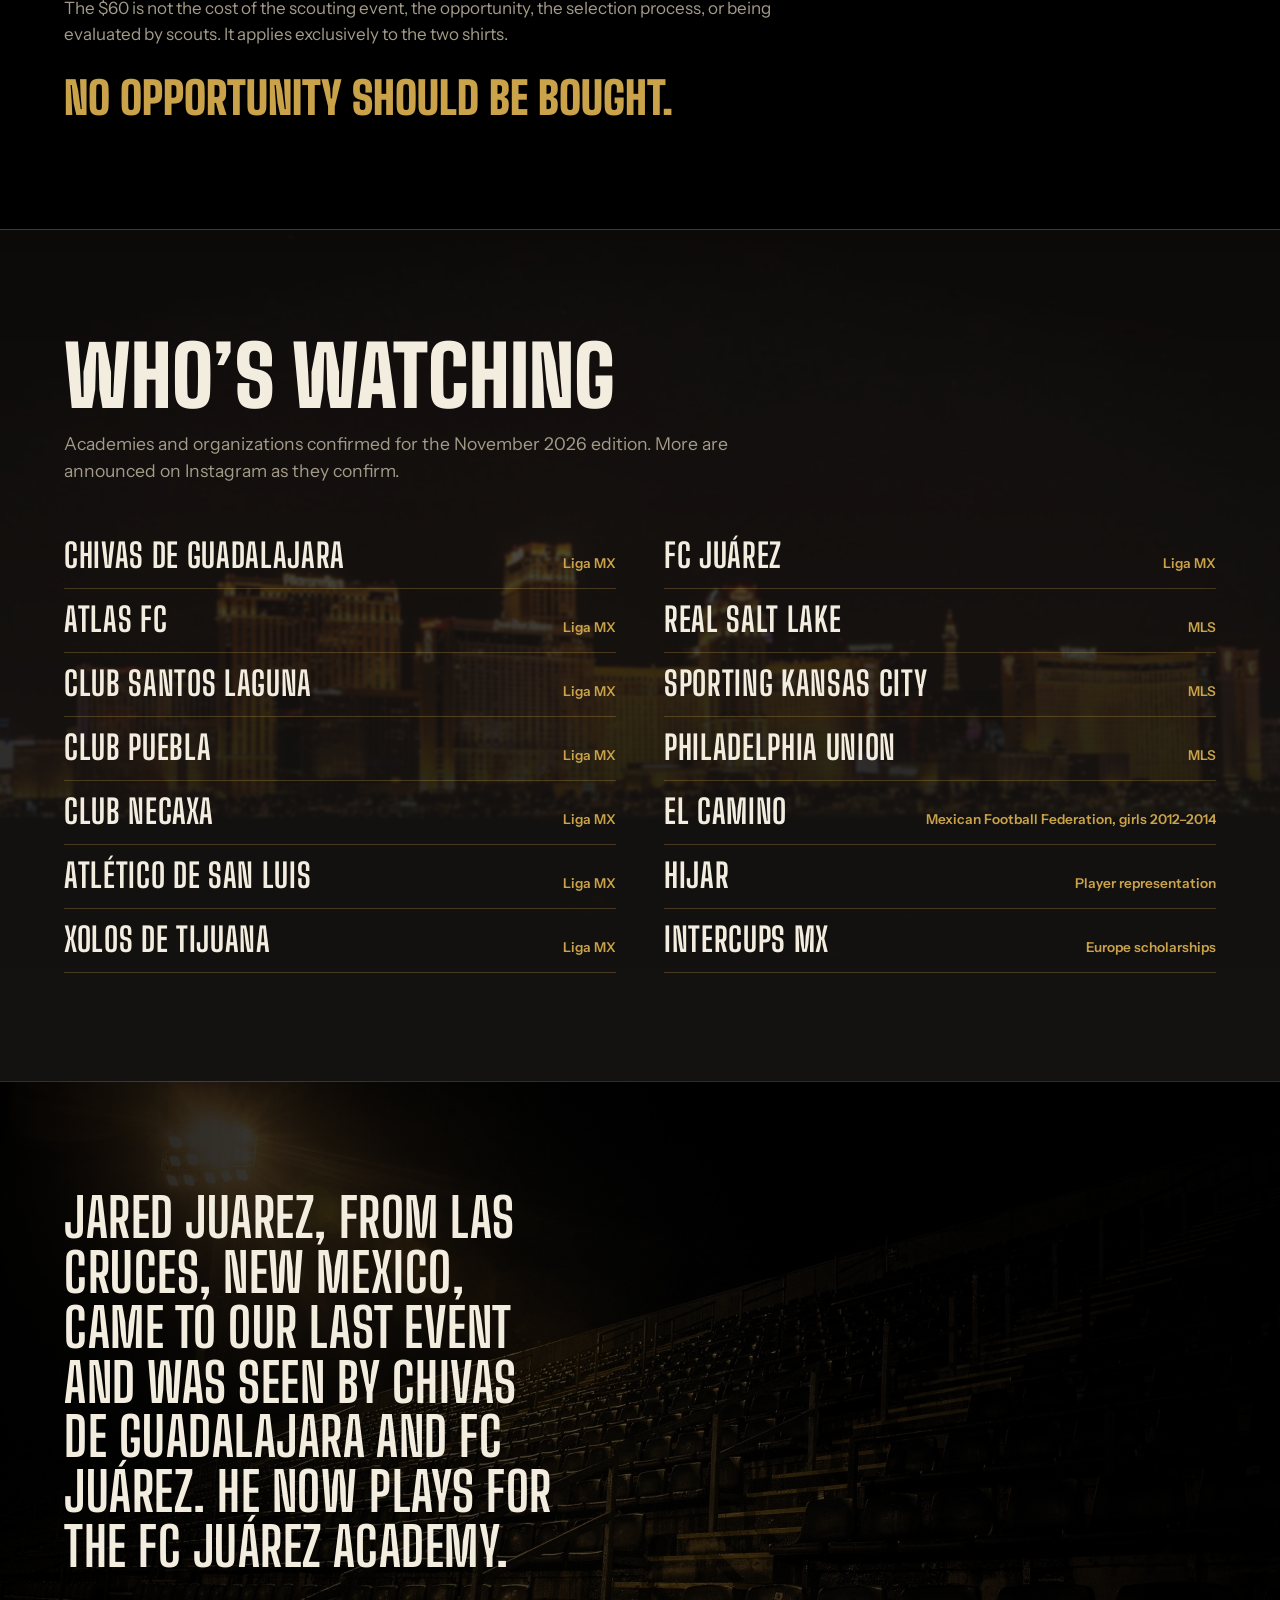
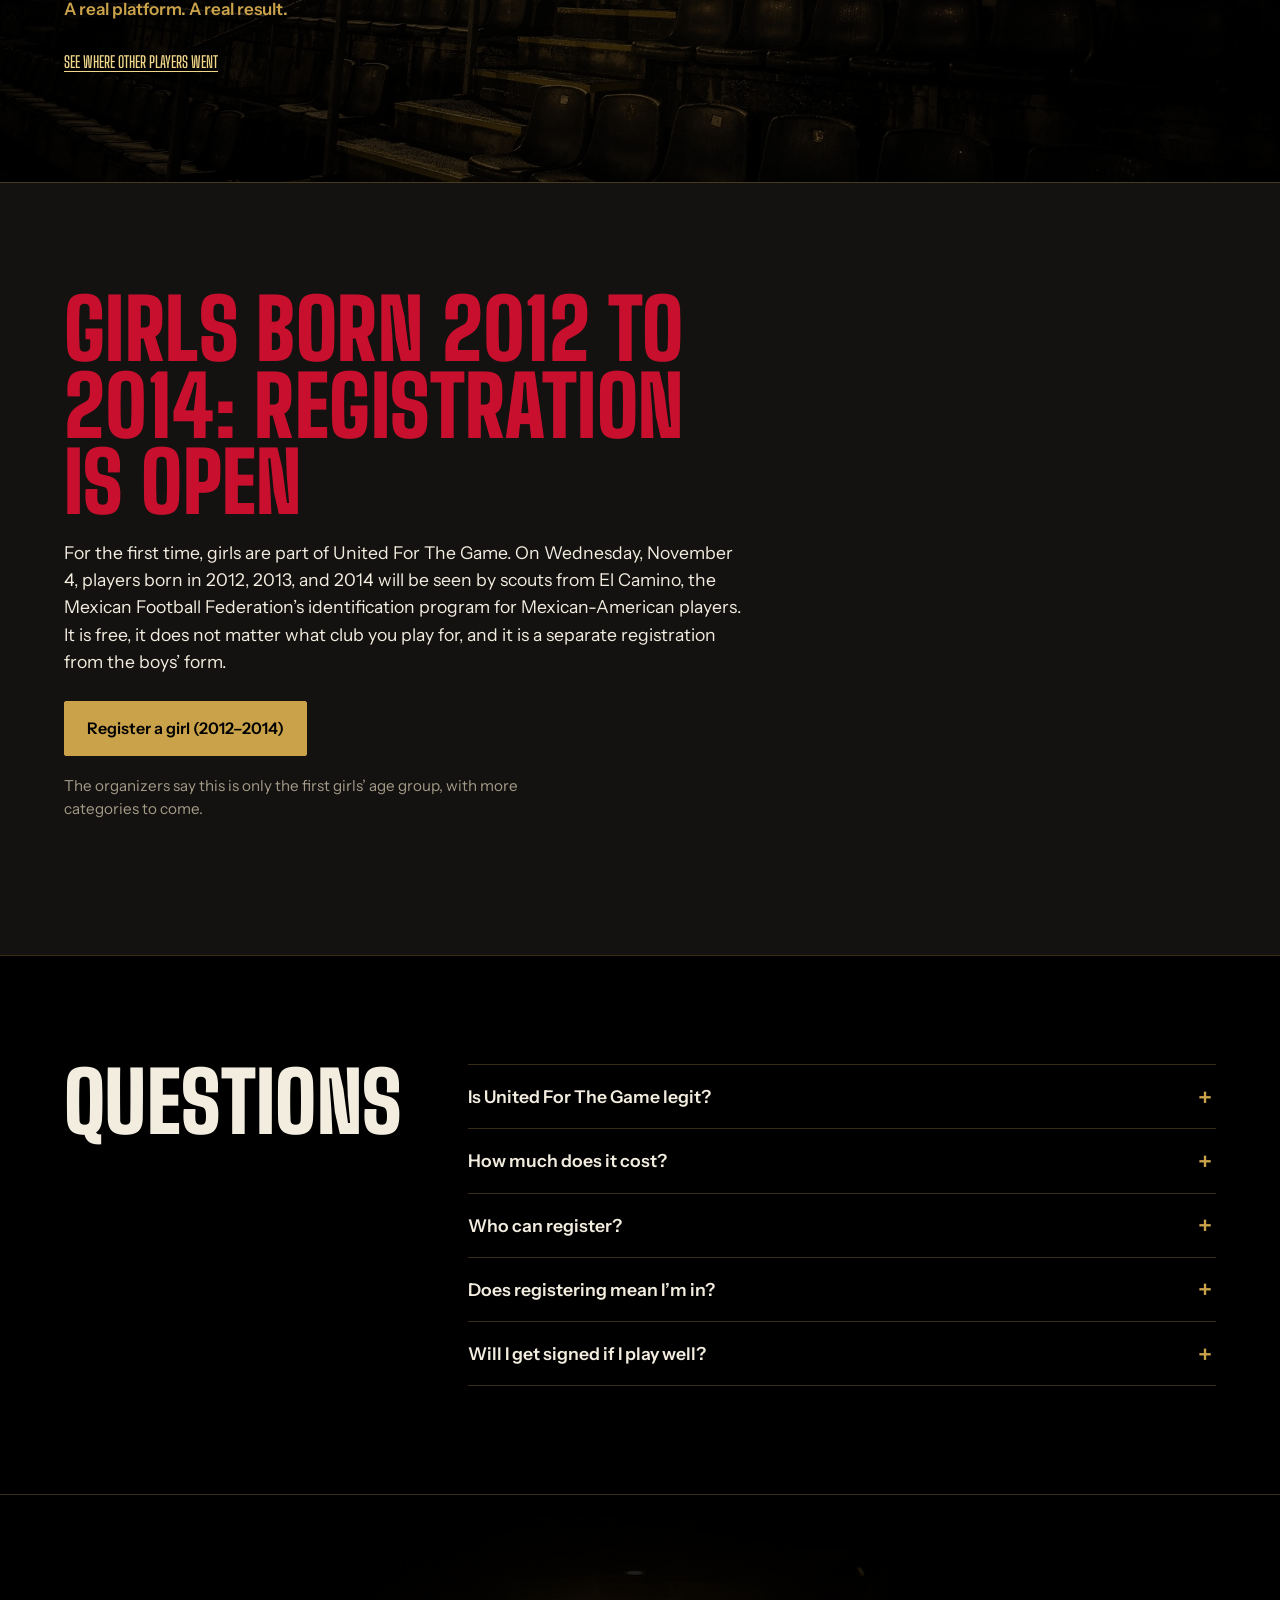
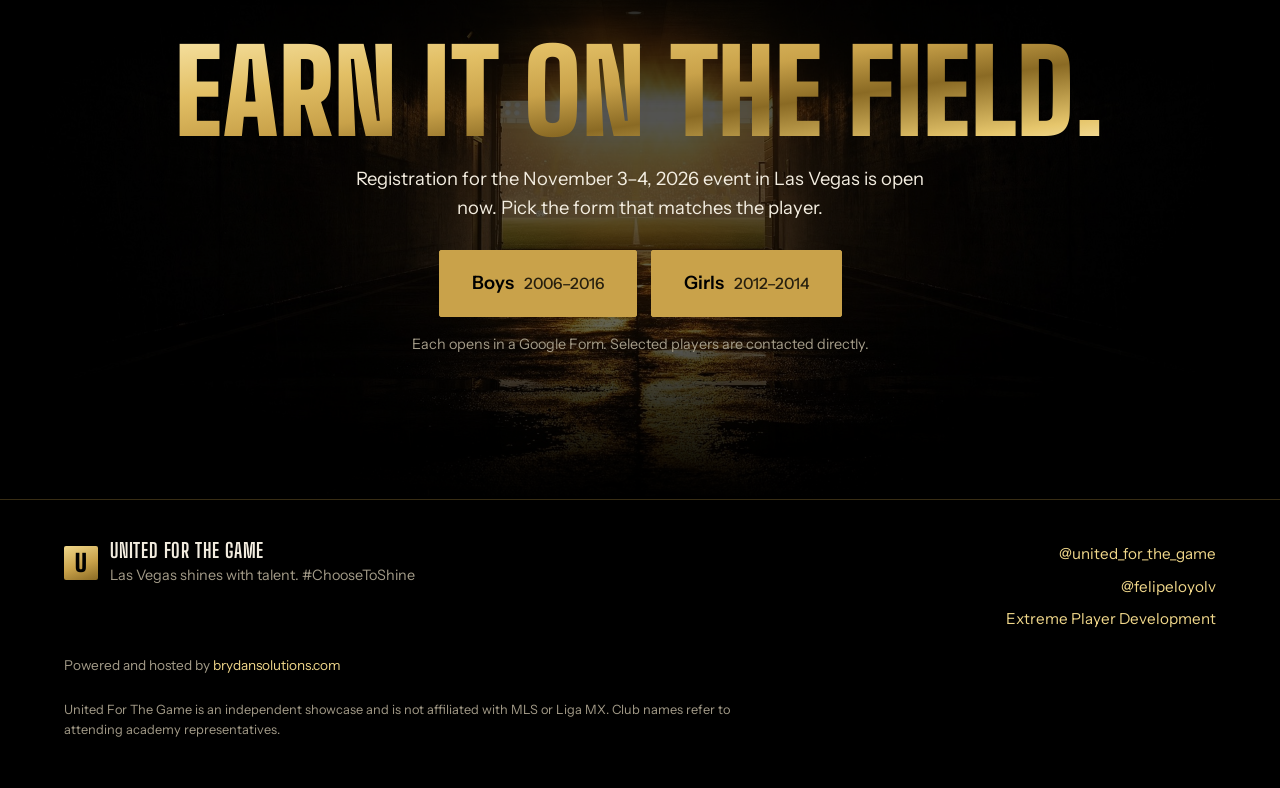
==== commit c11ffad7: "Cost headline: 'Two shirts' instead of 'One kit'" ====
--- a/public/index.html
+++ b/public/index.html
@@ -128,7 +128,7 @@
   <!-- COST -->
   <section class="cost" id="cost">
     <div class="cost-head">
-      <h2 class="display" data-i18n="cost.h">A free event. One kit.</h2>
+      <h2 class="display" data-i18n="cost.h">A free event. Two shirts.</h2>
       <p data-i18n="cost.lede">There is no fee to participate in the scouting event, no showcase fee, and no fee to be evaluated by scouts. We do not sell opportunities.</p>
     </div>
     <div class="cost-grid">
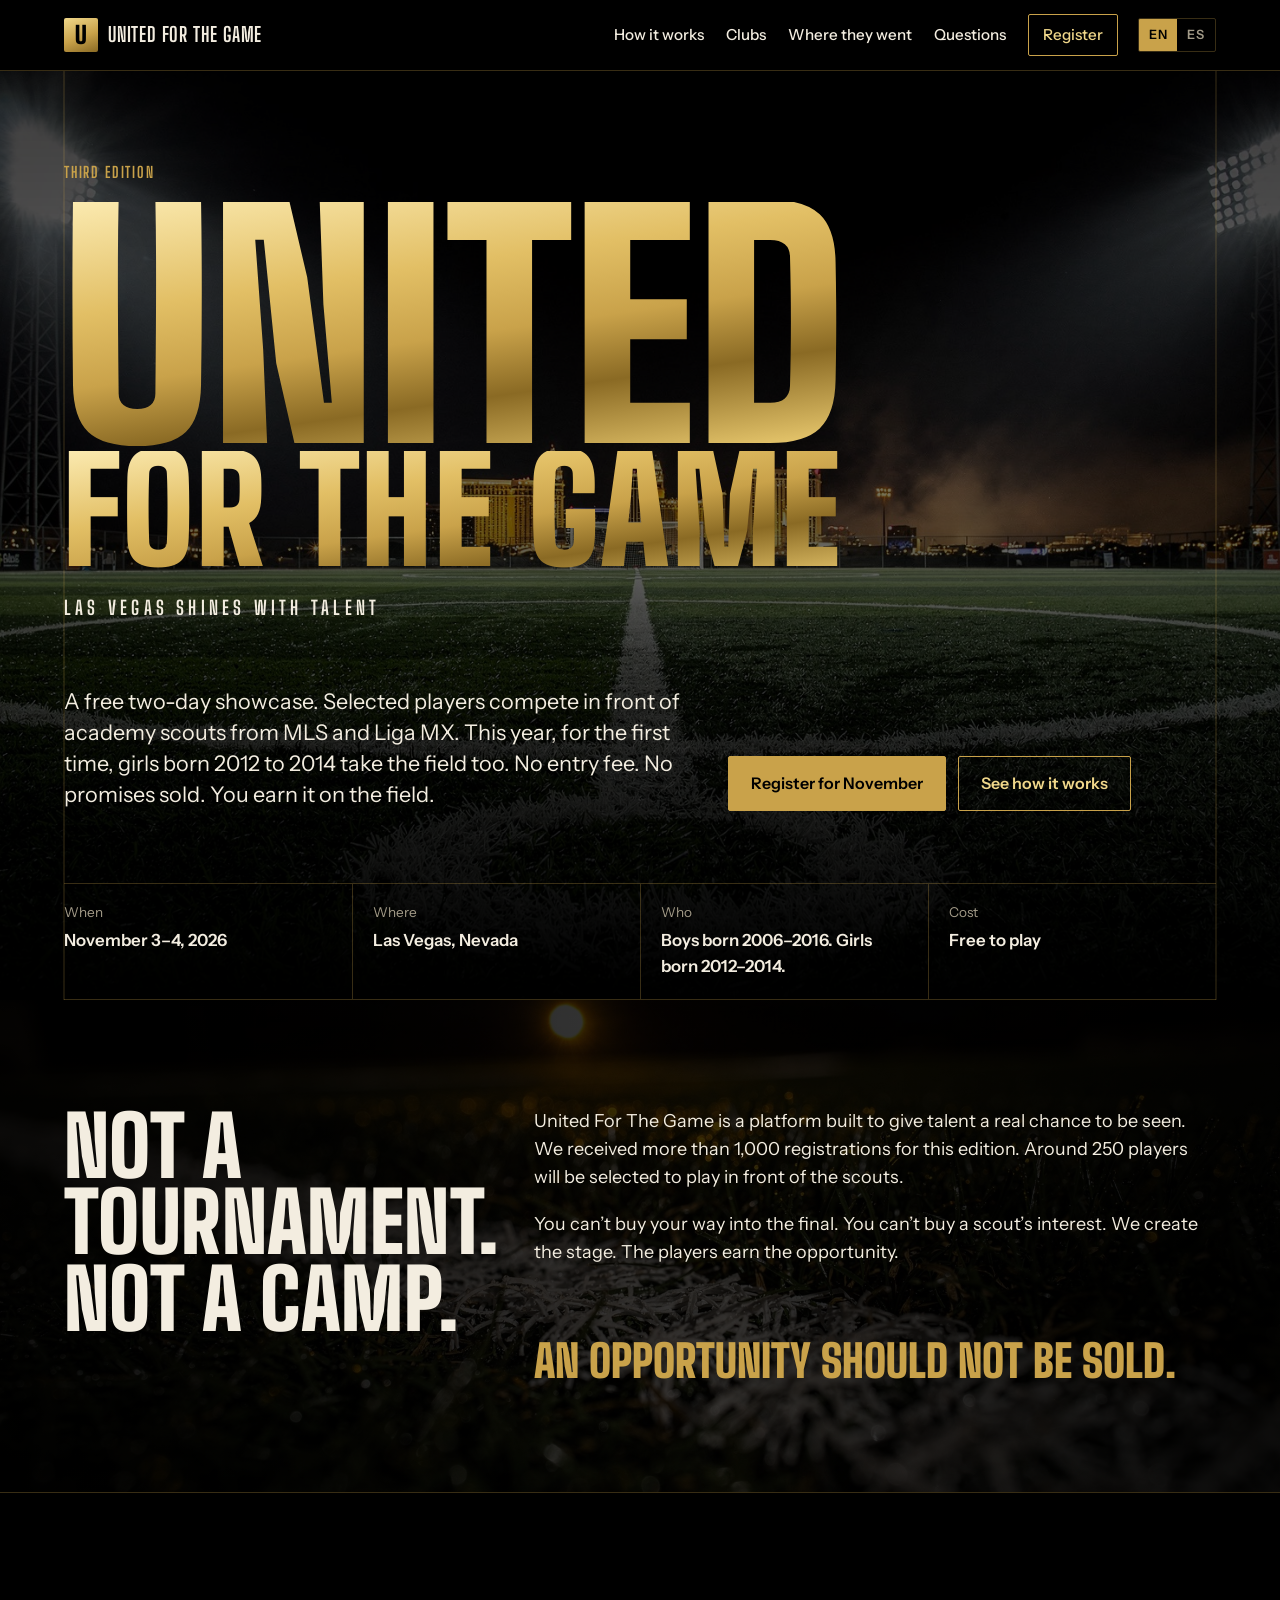
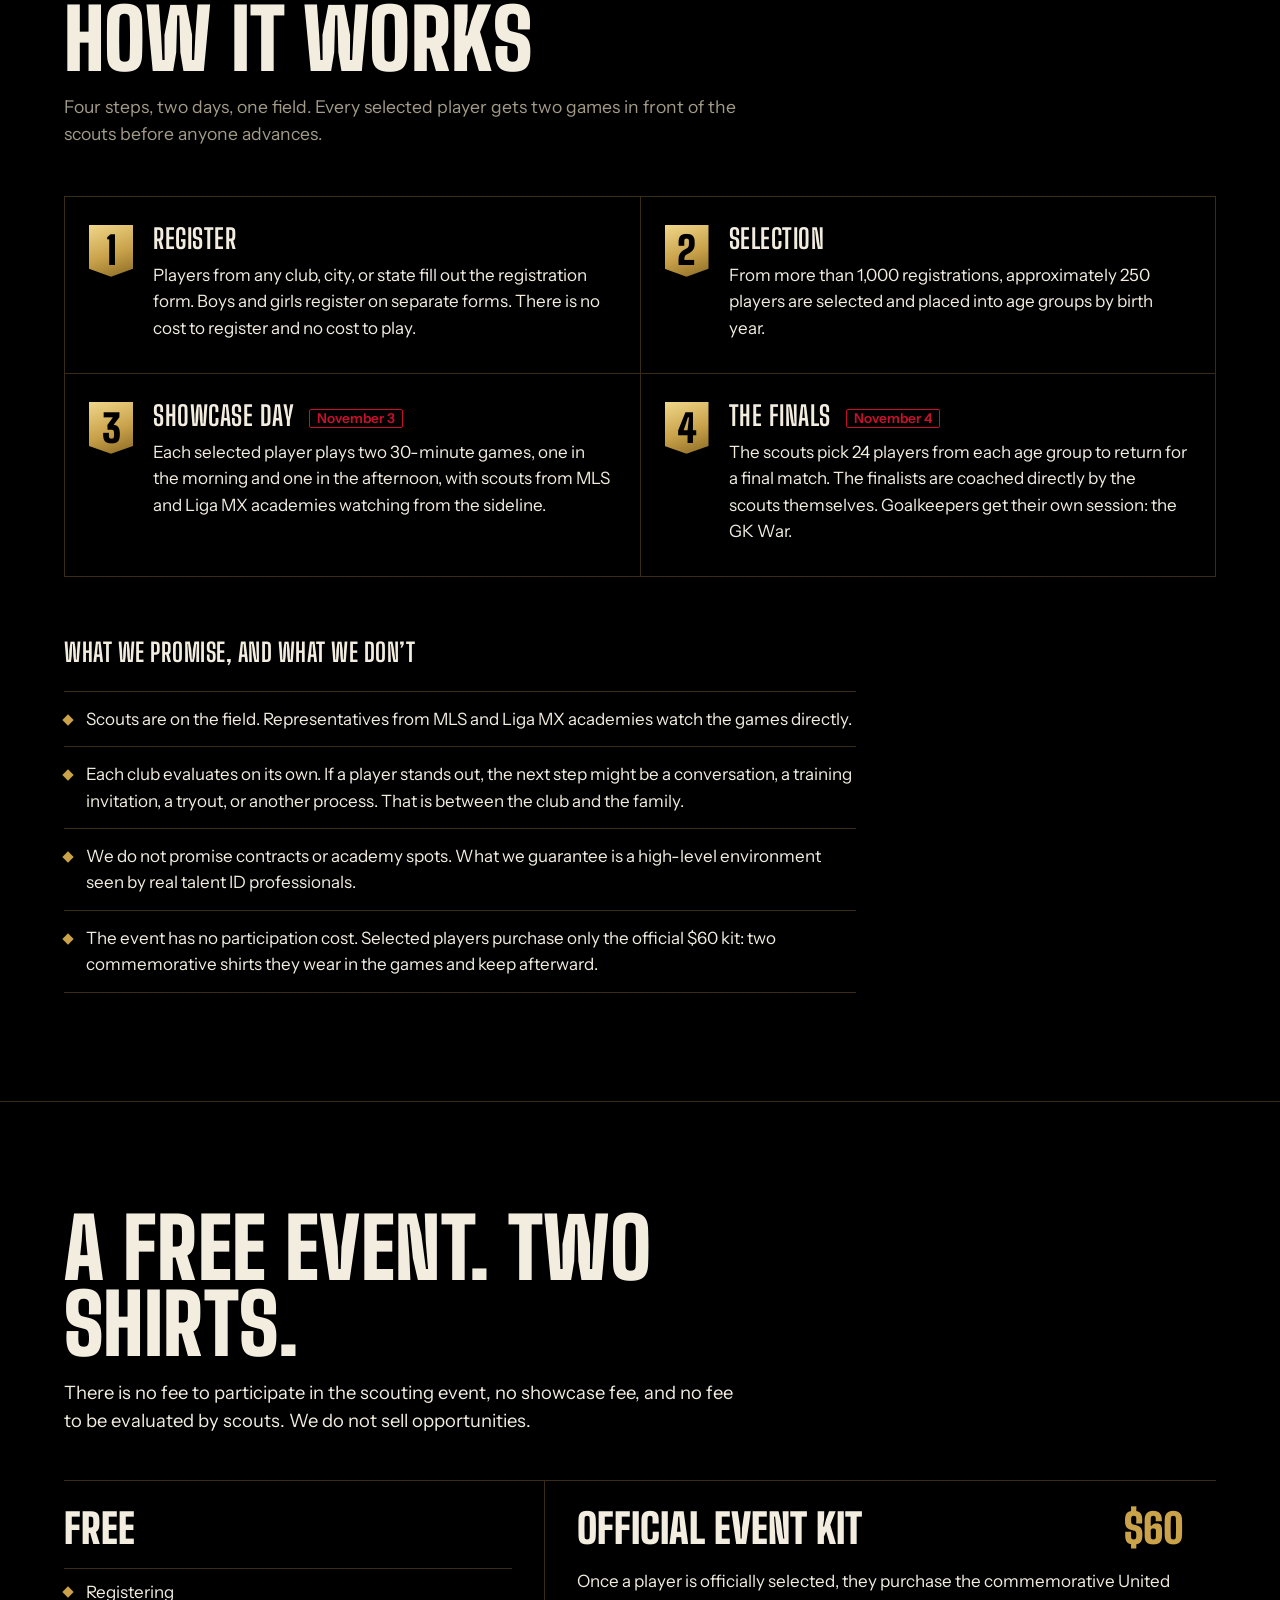
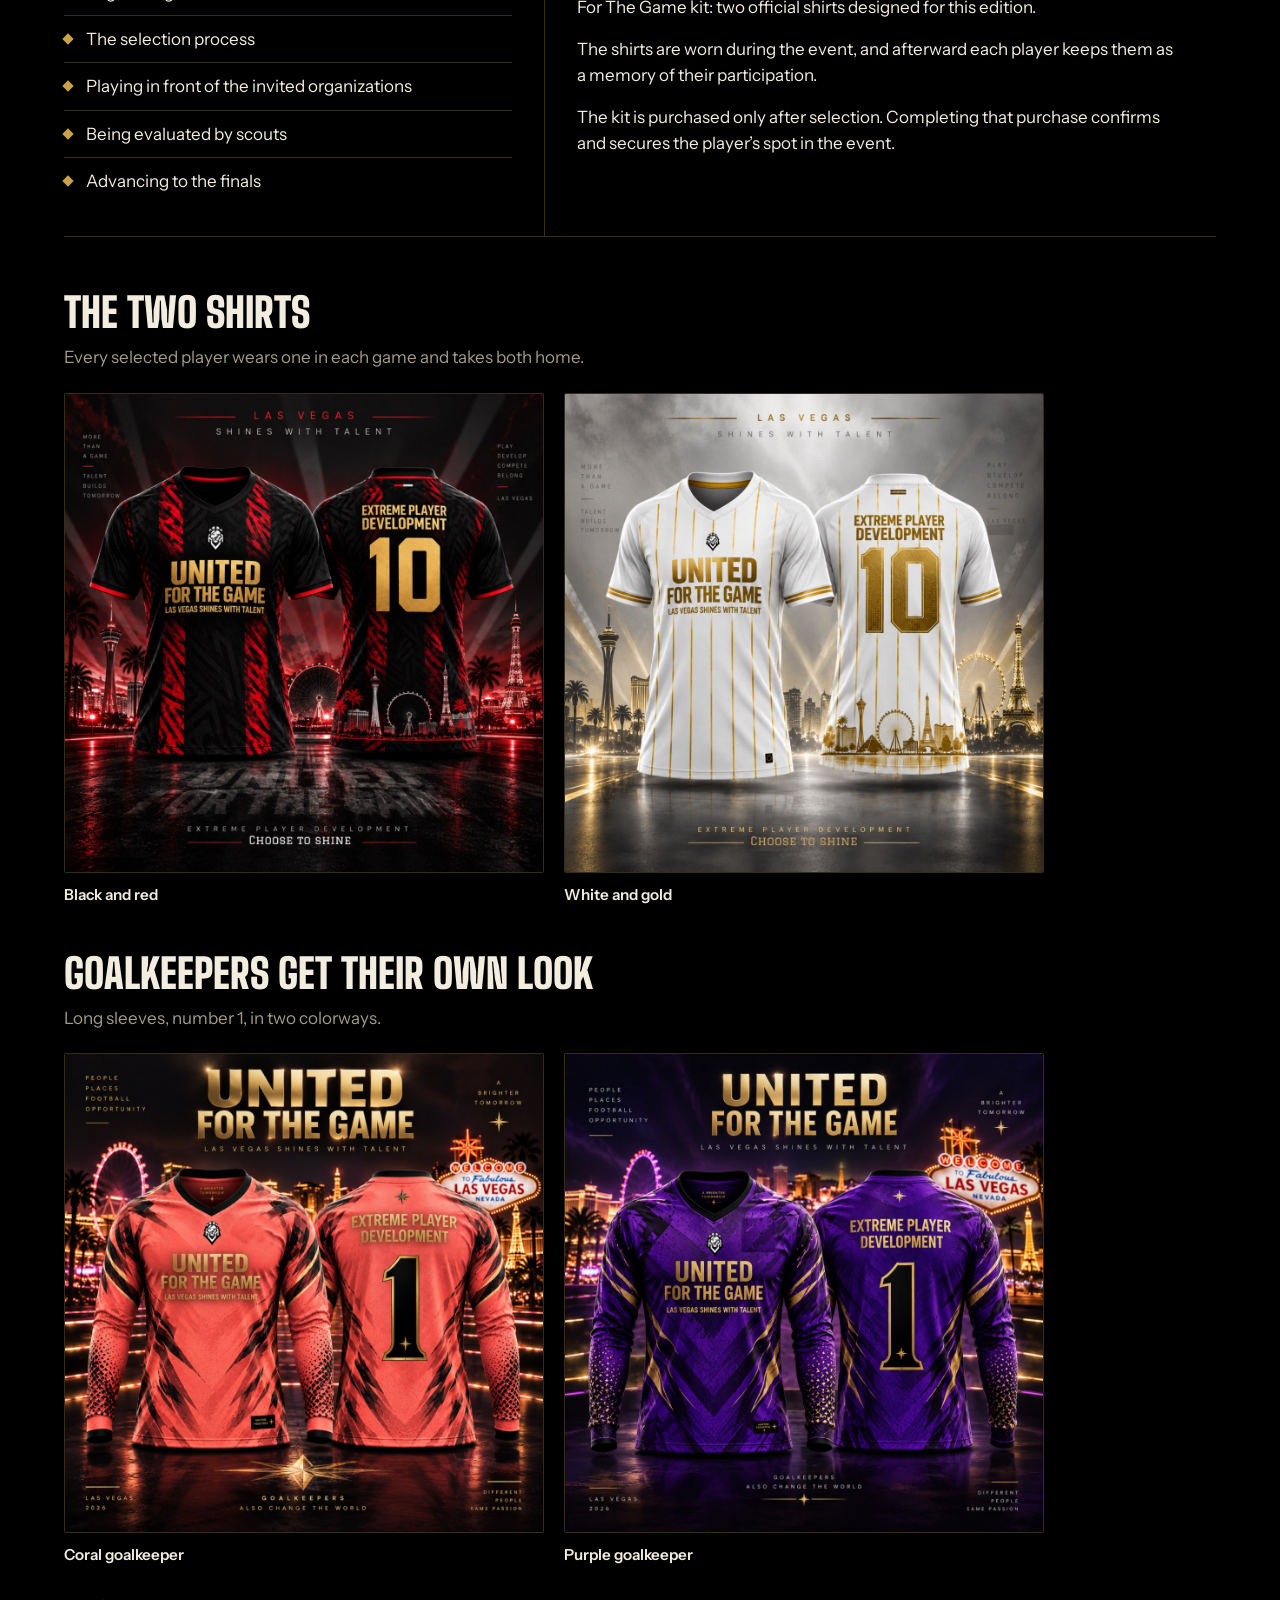
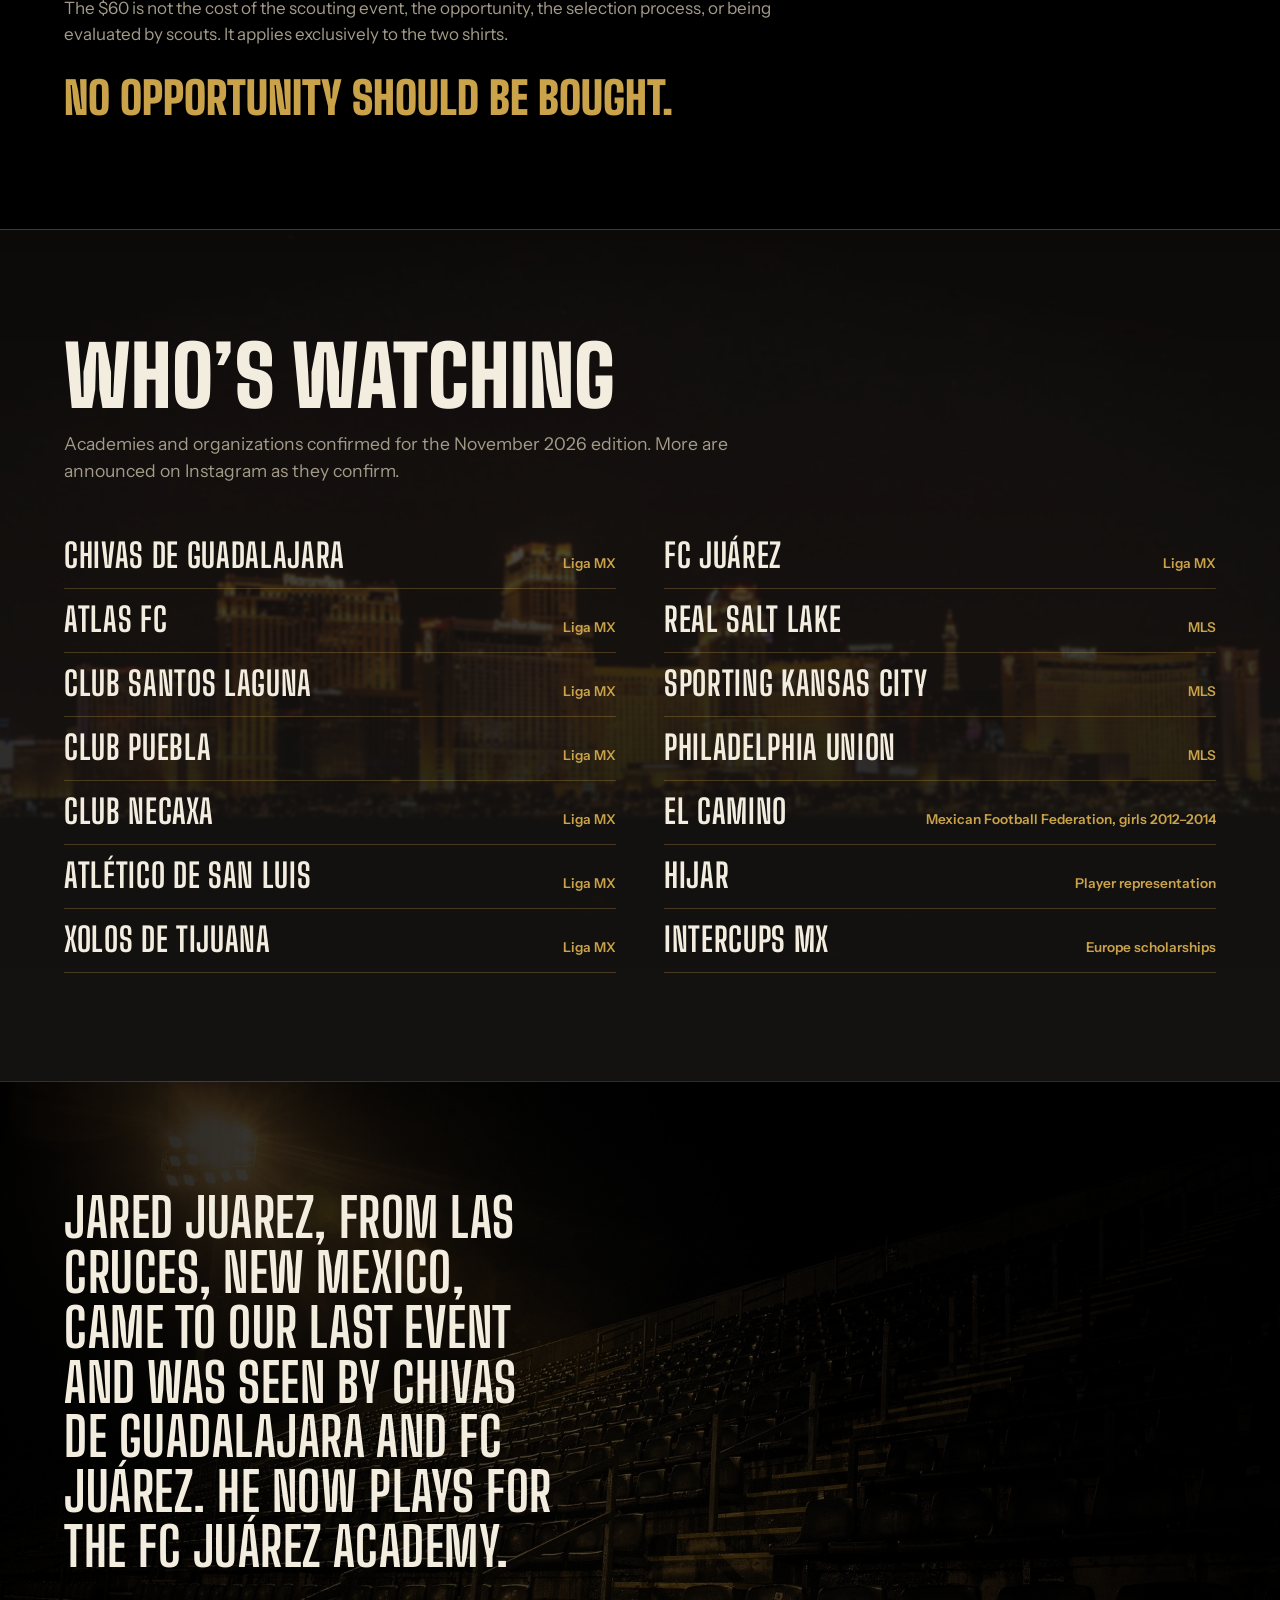
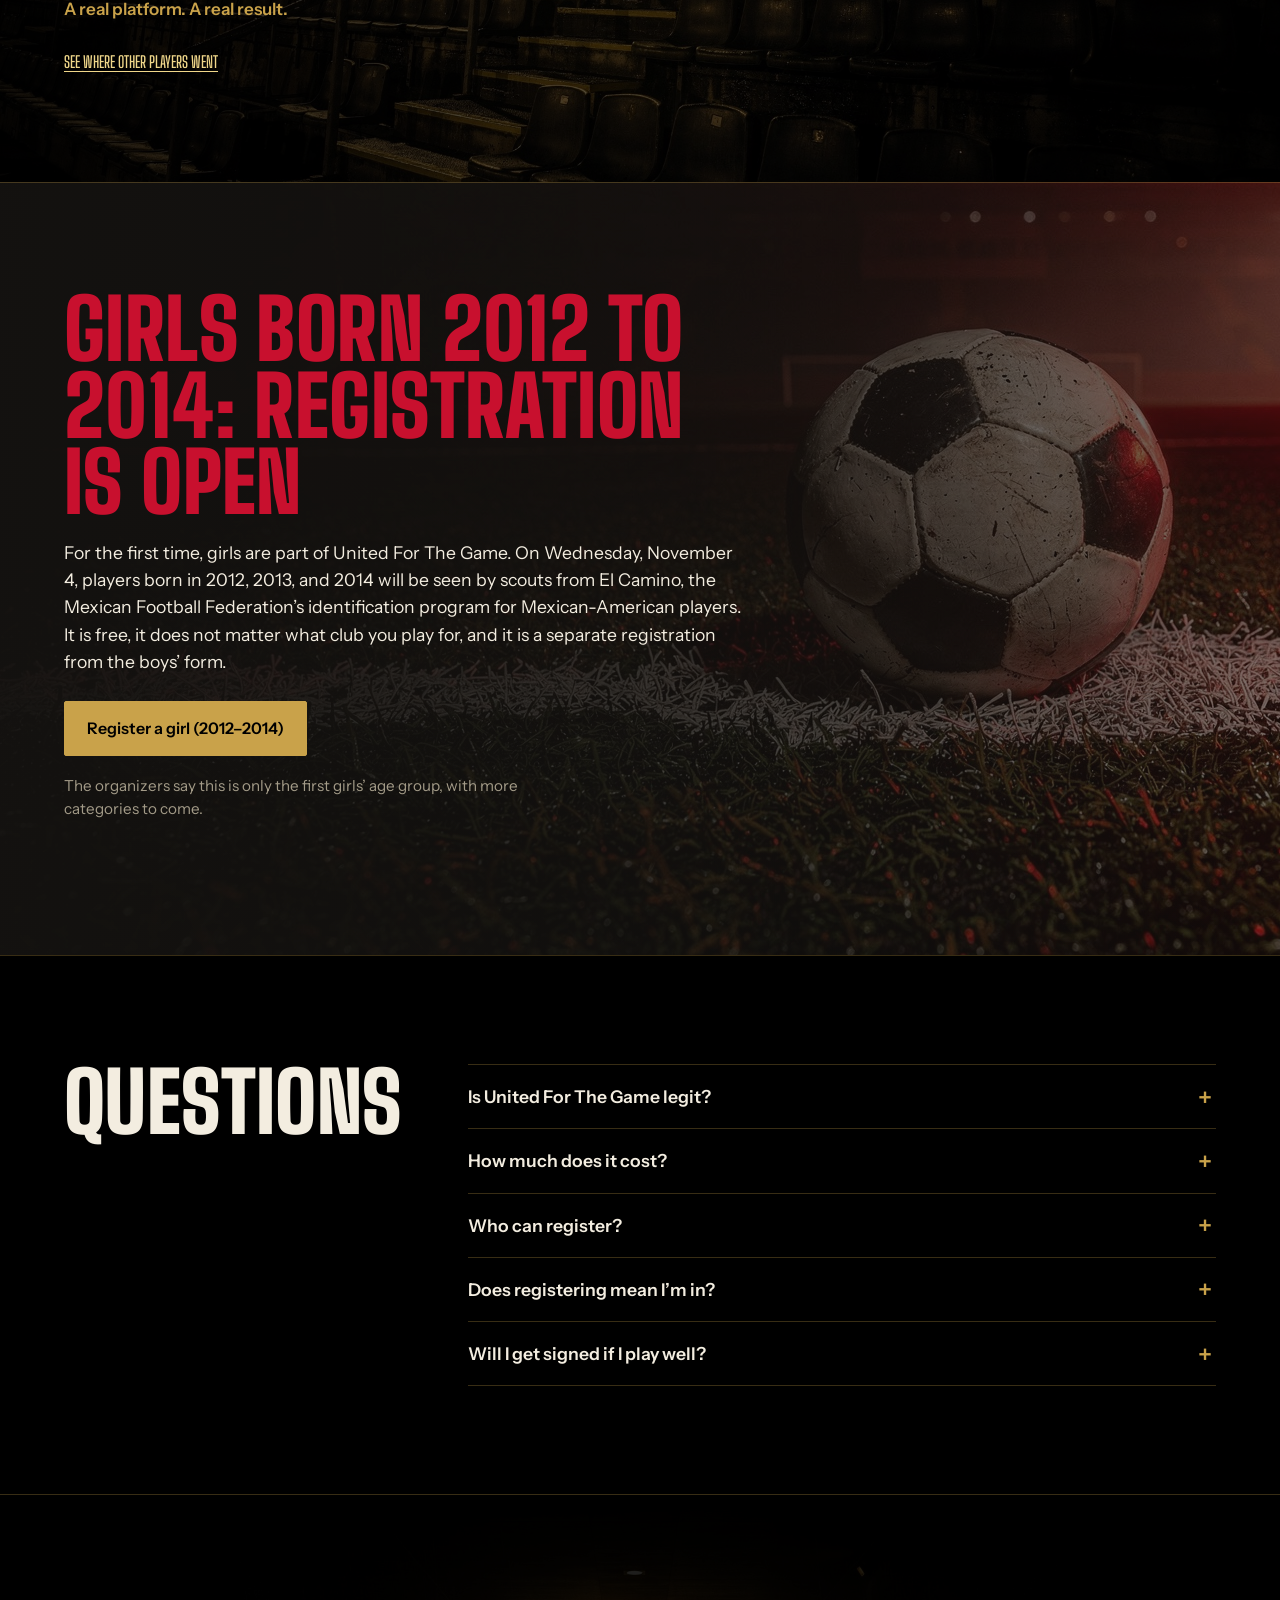
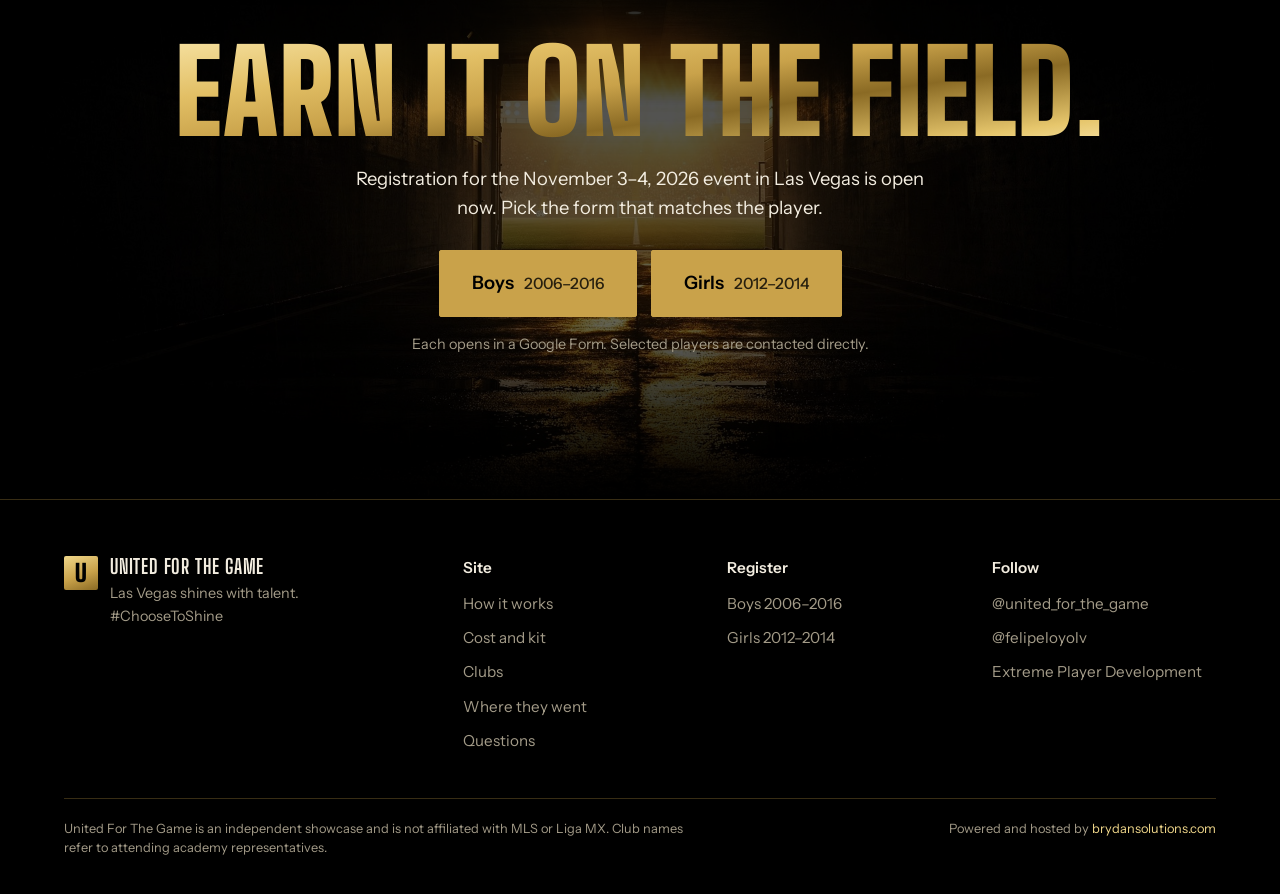
==== commit ae346c82: "Reorganize footer into brand, site, register, and follow columns with a bottom bar" ====
--- a/public/index.html
+++ b/public/index.html
@@ -240,7 +240,7 @@
       </details>
       <details>
         <summary data-i18n="q4.q">Does registering mean I’m in?</summary>
-        <p data-i18n="q4.a">No. Registration is the application. Roughly 250 of more than 1,000 applicants are selected. Selected players are contacted directly.</p>
+        <p data-i18n="q4.a">Not yet. Registering puts your name in front of the organizers, who review every player and choose roughly 250 out of more than 1,000. If you are selected, you will hear from us directly.</p>
       </details>
       <details>
         <summary data-i18n="q5.q">Will I get signed if I play well?</summary>
@@ -263,20 +263,44 @@
 </main>
 
 <footer class="foot">
-  <div class="foot-brand">
-    <span class="brand-mark">U</span>
-    <div>
-      <p class="foot-name">United For The Game</p>
-      <p class="foot-tag" data-i18n="foot.tag">Las Vegas shines with talent. #ChooseToShine</p>
-    </div>
+  <div class="foot-grid">
+    <div class="foot-brand">
+      <span class="brand-mark">U</span>
+      <div>
+        <p class="foot-name">United For The Game</p>
+        <p class="foot-tag" data-i18n="foot.tag">Las Vegas shines with talent. #ChooseToShine</p>
+      </div>
+    </div>
+    <nav class="foot-col" aria-label="Site">
+      <p class="foot-h" data-i18n="foot.site">Site</p>
+      <ul>
+        <li><a href="#how" data-i18n="nav.how">How it works</a></li>
+        <li><a href="#cost" data-i18n="foot.cost">Cost and kit</a></li>
+        <li><a href="#clubs" data-i18n="nav.clubs">Clubs</a></li>
+        <li><a href="success.html" data-i18n="nav.results">Where they went</a></li>
+        <li><a href="#faq" data-i18n="nav.faq">Questions</a></li>
+      </ul>
+    </nav>
+    <nav class="foot-col" aria-label="Register">
+      <p class="foot-h" data-i18n="nav.register">Register</p>
+      <ul>
+        <li><a href="https://forms.gle/nyDRHo4Hr1bUpFBu7" target="_blank" rel="noopener"><span data-i18n="reg.boys">Boys</span> 2006–2016</a></li>
+        <li><a href="https://docs.google.com/forms/d/e/1FAIpQLSfdWi_WTfTcO3S3W0piuUCB4fBnPrTFHa3G9qvYtv4aIpq_Ag/viewform" target="_blank" rel="noopener"><span data-i18n="reg.girls">Girls</span> 2012–2014</a></li>
+      </ul>
+    </nav>
+    <nav class="foot-col" aria-label="Follow">
+      <p class="foot-h" data-i18n="foot.follow">Follow</p>
+      <ul>
+        <li><a href="https://www.instagram.com/united_for_the_game/" target="_blank" rel="noopener">@united_for_the_game</a></li>
+        <li><a href="https://www.instagram.com/felipeloyolv/" target="_blank" rel="noopener">@felipeloyolv</a></li>
+        <li><a href="https://www.instagram.com/extreme_player_development/" target="_blank" rel="noopener">Extreme Player Development</a></li>
+      </ul>
+    </nav>
   </div>
-  <ul class="foot-links">
-    <li><a href="https://www.instagram.com/united_for_the_game/" target="_blank" rel="noopener">@united_for_the_game</a></li>
-    <li><a href="https://www.instagram.com/felipeloyolv/" target="_blank" rel="noopener">@felipeloyolv</a></li>
-    <li><a href="https://www.instagram.com/extreme_player_development/" target="_blank" rel="noopener">Extreme Player Development</a></li>
-  </ul>
-  <p class="foot-credit"><span data-i18n="foot.credit">Powered and hosted by</span> <a href="https://brydansolutions.com" target="_blank" rel="noopener">brydansolutions.com</a></p>
-  <p class="foot-legal" data-i18n="foot.legal">United For The Game is an independent showcase and is not affiliated with MLS or Liga MX. Club names refer to attending academy representatives.</p>
+  <div class="foot-bar">
+    <p class="foot-legal" data-i18n="foot.legal">United For The Game is an independent showcase and is not affiliated with MLS or Liga MX. Club names refer to attending academy representatives.</p>
+    <p class="foot-credit"><span data-i18n="foot.credit">Powered and hosted by</span> <a href="https://brydansolutions.com" target="_blank" rel="noopener">brydansolutions.com</a></p>
+  </div>
 </footer>
 
 <script src="script.js"></script>
--- a/public/styles.css
+++ b/public/styles.css
@@ -387,26 +387,40 @@
 
 /* Footer ------------------------------------------------------------ */
 .foot {
-  padding: 40px var(--gutter) 48px;
-  border-top: 1px solid var(--line);
-  display: grid;
-  grid-template-columns: 1fr auto;
-  gap: 24px 48px;
+  padding: 56px var(--gutter) 36px;
+  border-top: 1px solid var(--line);
+}
+.foot-grid {
+  display: grid;
+  grid-template-columns: minmax(0, 1.6fr) repeat(3, minmax(0, 1fr));
+  gap: 32px 40px;
   align-items: start;
 }
-.foot-brand { display: flex; gap: 12px; align-items: center; }
+.foot-brand { display: flex; gap: 12px; align-items: flex-start; }
 .foot-name {
   font-family: var(--display); font-weight: 700; text-transform: uppercase;
   font-size: 1.25rem; letter-spacing: 0.04em; line-height: 1;
 }
-.foot-tag { color: var(--muted); font-size: 0.9rem; margin-top: 4px; }
-.foot-links { list-style: none; margin: 0; padding: 0; display: grid; gap: 6px; text-align: right; }
-.foot-links a { color: var(--gold-light); text-decoration: none; font-size: 0.95rem; }
-.foot-links a:hover { text-decoration: underline; }
-.foot-legal { grid-column: 1 / -1; font-size: 0.8rem; color: var(--muted); max-width: 80ch; }
-@media (max-width: 640px) {
-  .foot { grid-template-columns: 1fr; }
-  .foot-links { text-align: left; }
+.foot-tag { color: var(--muted); font-size: 0.9rem; margin-top: 6px; max-width: 28ch; }
+.foot-h { font-weight: 600; font-size: 0.95rem; margin-bottom: 10px; }
+.foot-col ul { list-style: none; margin: 0; padding: 0; display: grid; gap: 8px; }
+.foot-col a { color: var(--muted); text-decoration: none; font-size: 0.95rem; }
+.foot-col a:hover { color: var(--gold-light); }
+.foot-bar {
+  margin-top: 44px; padding-top: 20px;
+  border-top: 1px solid var(--line);
+  display: flex; justify-content: space-between; gap: 24px 48px; flex-wrap: wrap;
+}
+.foot-legal { font-size: 0.8rem; color: var(--muted); max-width: 70ch; margin: 0; }
+.foot-credit { font-size: 0.8rem; color: var(--muted); margin: 0; white-space: nowrap; }
+.foot-credit a { color: var(--gold-light); text-decoration: none; }
+.foot-credit a:hover { text-decoration: underline; }
+@media (max-width: 900px) {
+  .foot-grid { grid-template-columns: 1fr 1fr; }
+  .foot-brand { grid-column: 1 / -1; }
+}
+@media (max-width: 480px) {
+  .foot-grid { grid-template-columns: 1fr; }
 }
 
 /* Where they went (success.html) ----------------------------------- */
@@ -536,9 +550,6 @@
 .btn-sub { font-size: 0.85em; font-weight: 500; opacity: 0.8; }
 .new-note { margin-top: 18px !important; font-size: 0.95rem !important; color: var(--muted); max-width: 52ch; }
 
-.foot-credit { grid-column: 1 / -1; font-size: 0.85rem; color: var(--muted); }
-.foot-credit a { color: var(--gold-light); text-decoration: none; }
-.foot-credit a:hover { text-decoration: underline; }
 
 /* Cost ---------------------------------------------------------------- */
 .cost {
@@ -600,3 +611,9 @@
 .kit-grid img { display: block; width: 100%; height: auto; }
 .kit-cap { margin-top: 10px; font-weight: 600; font-size: 0.95rem; }
 @media (max-width: 560px) { .kit-grid { grid-template-columns: 1fr; } }
+.new {
+  background:
+    linear-gradient(to right, rgba(20,18,16,0.96) 0%, rgba(20,18,16,0.82) 50%, rgba(20,18,16,0.55) 100%),
+    url("img/girls.jpg") 0% 62% / 150% auto no-repeat;
+}
+@media (max-width: 760px) { .new { background-size: cover; background-position: 60% 60%; } }
